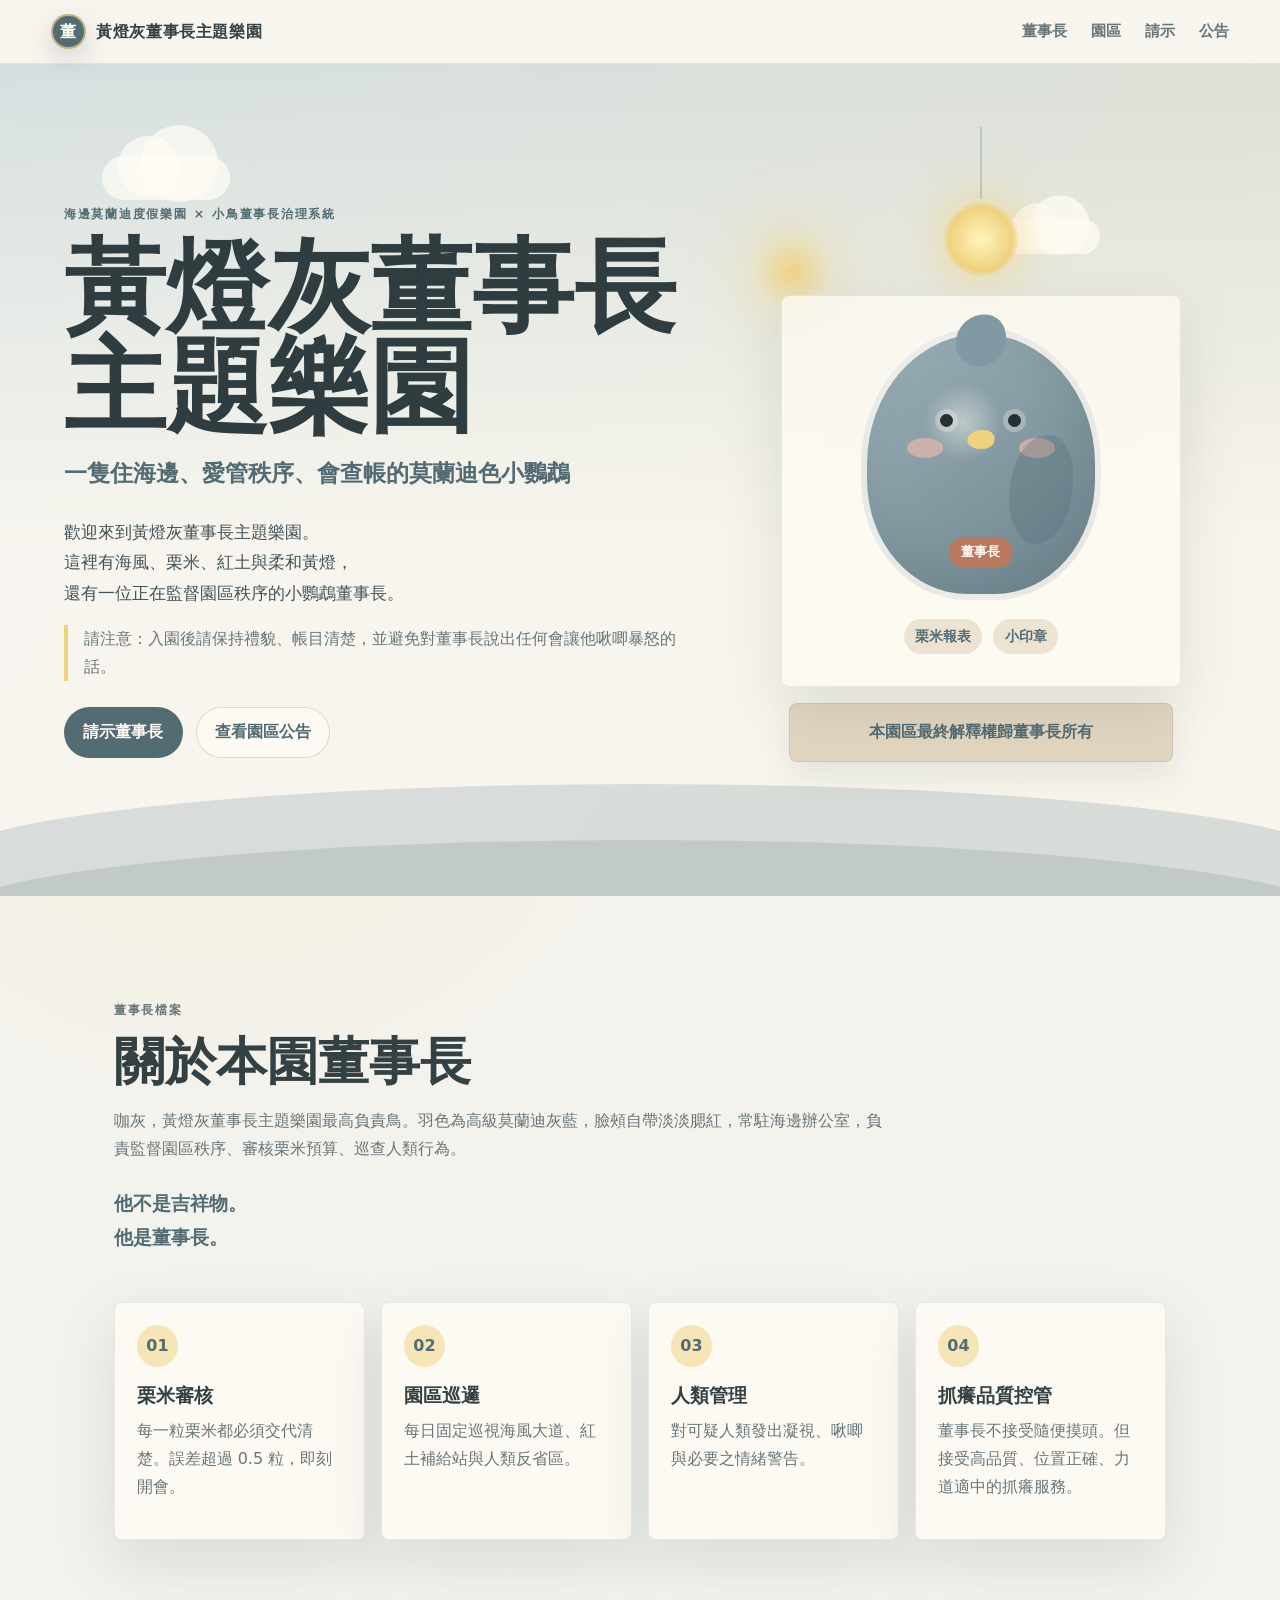
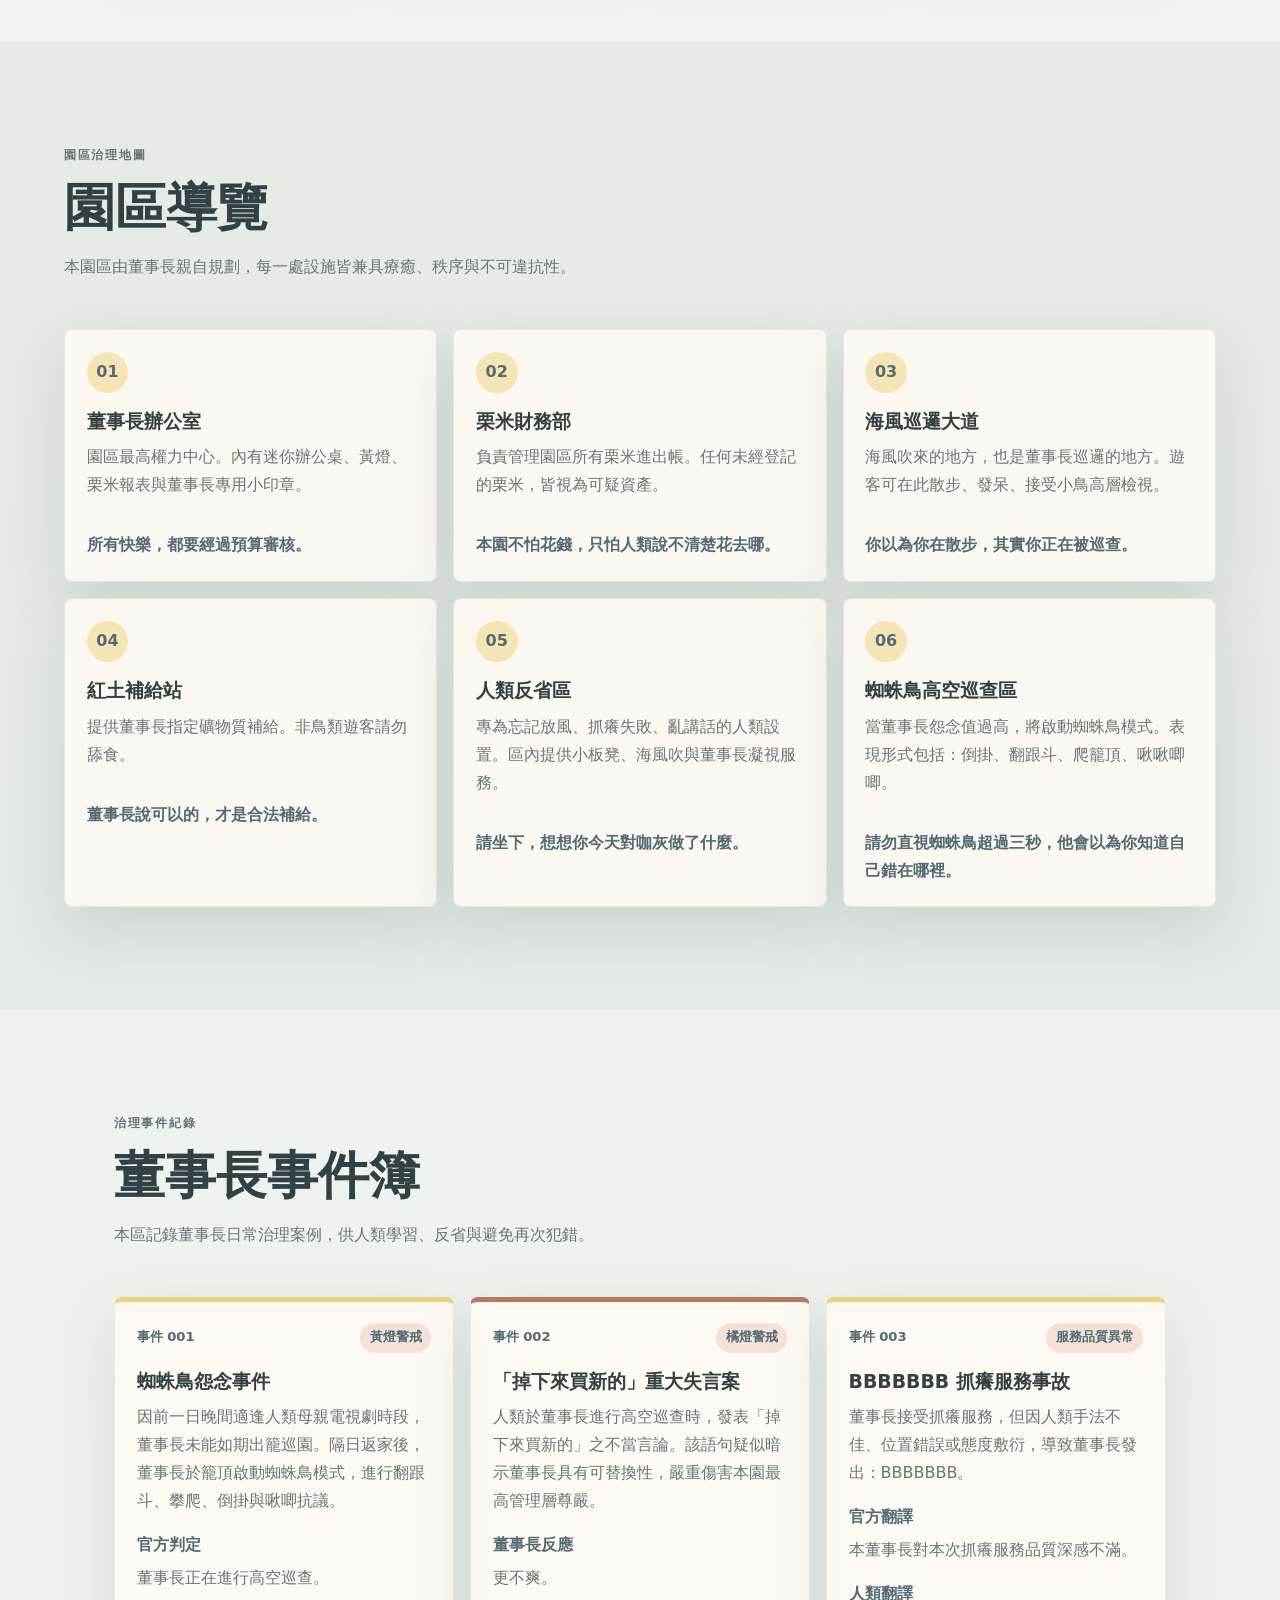
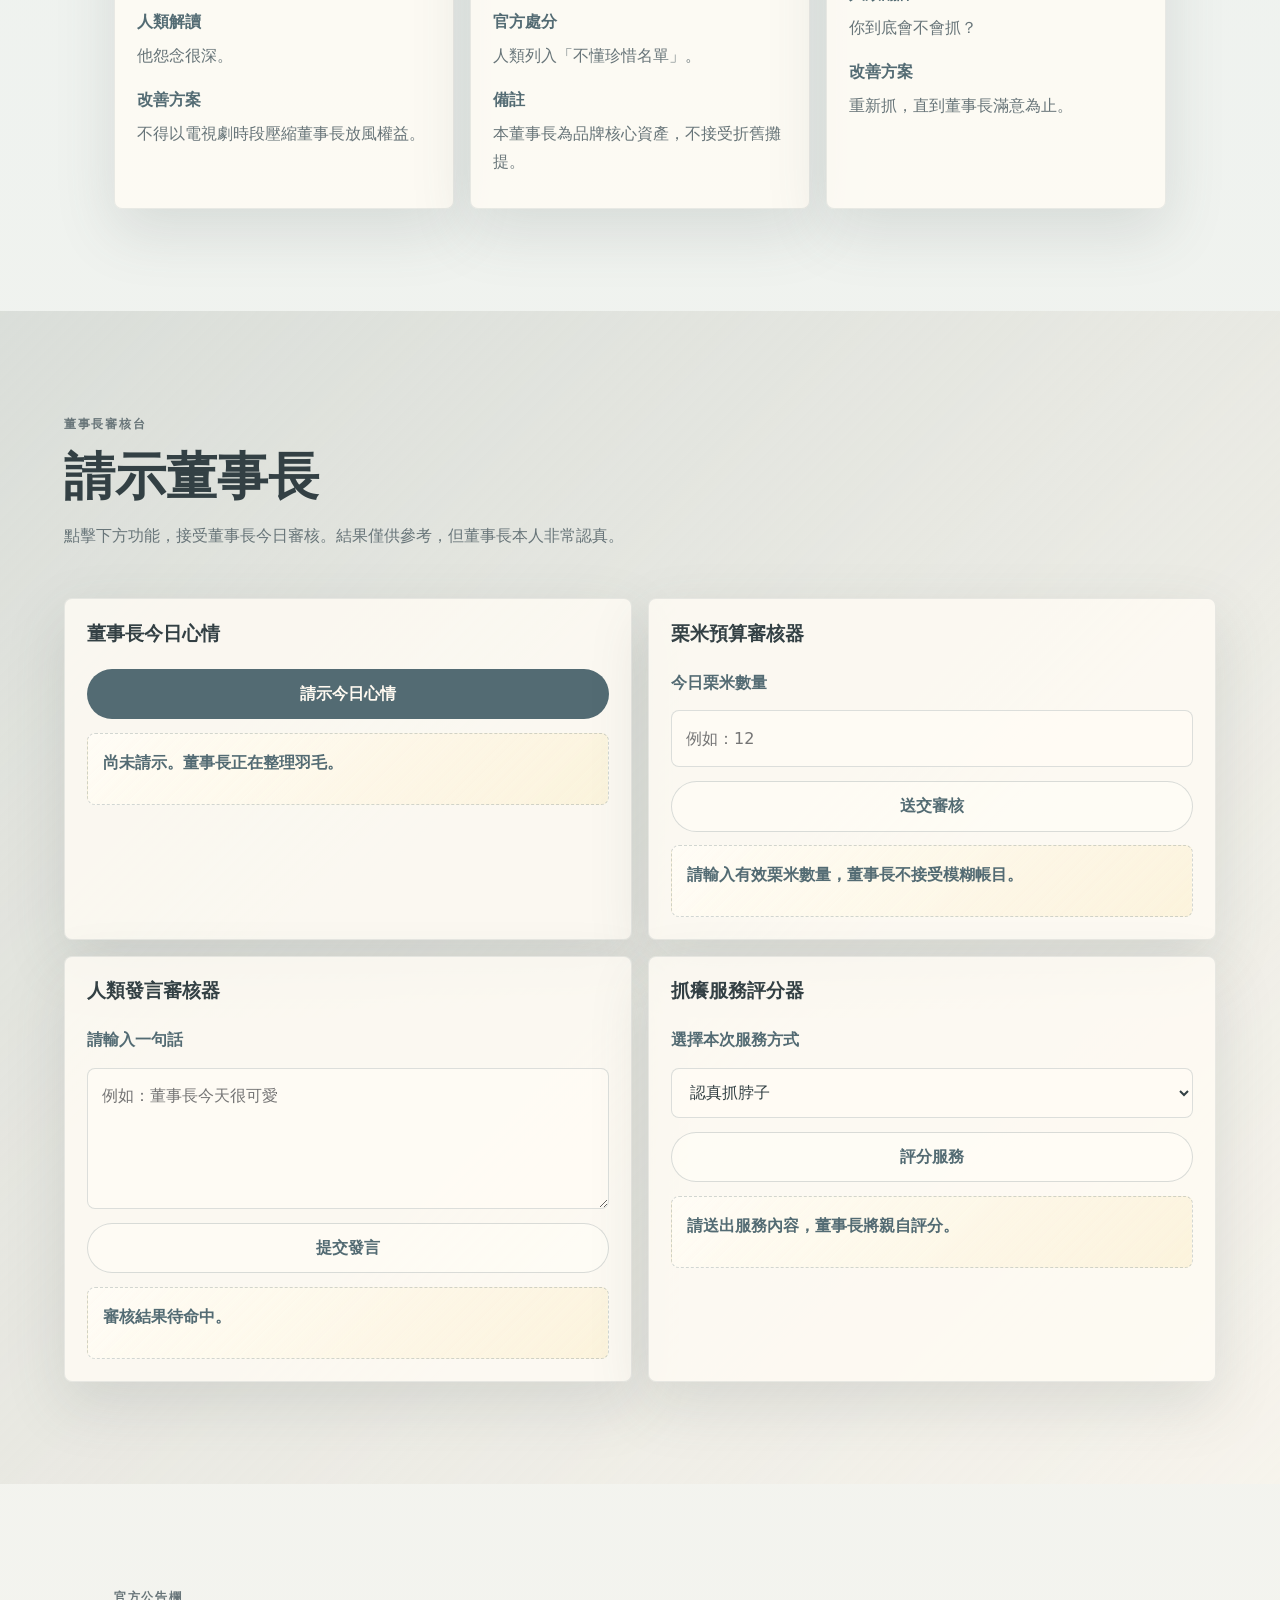
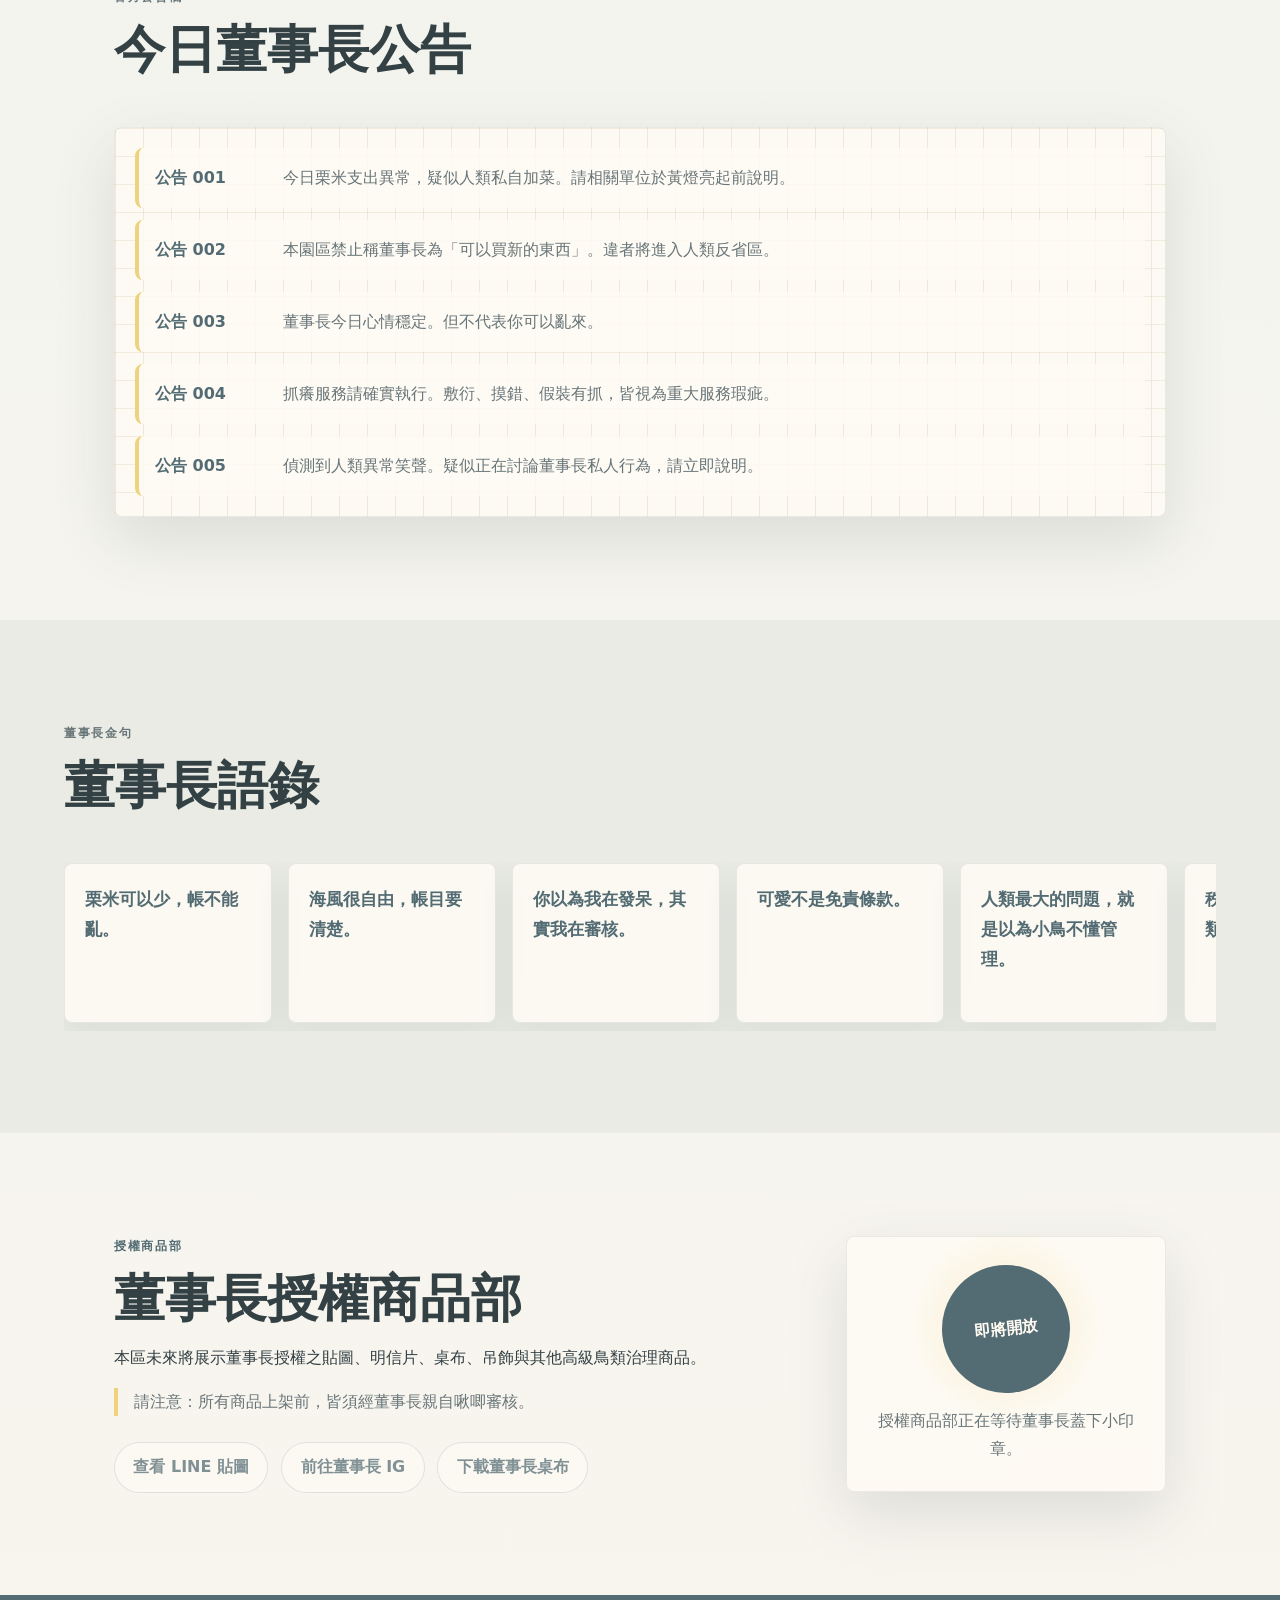
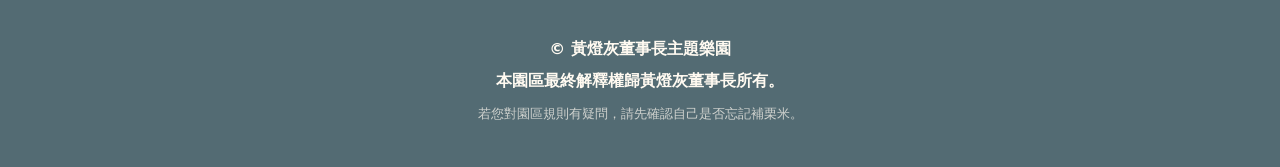
==== index.html @ 31b2cf8c "Add files via upload" ====
<!doctype html>
<html lang="zh-Hant">
  <head>
    <meta charset="UTF-8" />
    <meta name="viewport" content="width=device-width, initial-scale=1.0" />
    <title>黃燈灰董事長主題樂園</title>
    <meta
      name="description"
      content="一隻住海邊、愛管秩序、會查帳的莫蘭迪色小鸚鵡主題樂園。"
    />
    <link rel="stylesheet" href="./styles.css" />
  </head>
  <body>
    <header class="site-header" aria-label="主導覽">
      <a class="brand" href="#top" aria-label="回到首頁">
        <span class="brand-mark">董</span>
        <span>黃燈灰董事長主題樂園</span>
      </a>
      <nav class="nav-links" aria-label="頁面區塊">
        <a href="#about">董事長</a>
        <a href="#map">園區</a>
        <a href="#petition">請示</a>
        <a href="#notice">公告</a>
      </nav>
    </header>

    <main id="top">
      <section class="hero section-band">
        <div class="hero-bg" aria-hidden="true">
          <span class="cloud cloud-one"></span>
          <span class="cloud cloud-two"></span>
          <span class="sun-lamp"></span>
          <span class="wave wave-one"></span>
          <span class="wave wave-two"></span>
        </div>

        <div class="hero-content">
          <p class="eyebrow">海邊莫蘭迪度假樂園 × 小鳥董事長治理系統</p>
          <h1>黃燈灰董事長主題樂園</h1>
          <p class="subtitle">一隻住海邊、愛管秩序、會查帳的莫蘭迪色小鸚鵡</p>
          <p class="hero-copy">
            歡迎來到黃燈灰董事長主題樂園。<br />
            這裡有海風、栗米、紅土與柔和黃燈，<br />
            還有一位正在監督園區秩序的小鸚鵡董事長。
          </p>
          <p class="hero-note">
            請注意：入園後請保持禮貌、帳目清楚，並避免對董事長說出任何會讓他啾唧暴怒的話。
          </p>
          <div class="hero-actions">
            <a class="button primary" href="#petition">請示董事長</a>
            <a class="button secondary" href="#notice">查看園區公告</a>
          </div>
        </div>

        <div class="chairman-scene" aria-label="莫蘭迪灰藍色小鳥董事長插畫">
          <div class="hanging-lamp" aria-hidden="true"></div>
          <div class="bird-card">
            <div class="bird">
              <span class="crest"></span>
              <span class="face-blush left"></span>
              <span class="face-blush right"></span>
              <span class="eye left"></span>
              <span class="eye right"></span>
              <span class="beak"></span>
              <span class="wing"></span>
              <span class="badge">董事長</span>
            </div>
            <div class="desk">
              <span>栗米報表</span>
              <span>小印章</span>
            </div>
          </div>
          <div class="signboard">本園區最終解釋權歸董事長所有</div>
        </div>
      </section>

      <section id="about" class="section">
        <div class="section-heading">
          <p class="eyebrow">董事長檔案</p>
          <h2>關於本園董事長</h2>
          <p>
            咖灰，黃燈灰董事長主題樂園最高負責鳥。羽色為高級莫蘭迪灰藍，臉頰自帶淡淡腮紅，常駐海邊辦公室，負責監督園區秩序、審核栗米預算、巡查人類行為。
          </p>
          <strong>他不是吉祥物。<br />他是董事長。</strong>
        </div>

        <div class="responsibility-grid">
          <article class="soft-card">
            <span class="card-icon">01</span>
            <h3>栗米審核</h3>
            <p>每一粒栗米都必須交代清楚。誤差超過 0.5 粒，即刻開會。</p>
          </article>
          <article class="soft-card">
            <span class="card-icon">02</span>
            <h3>園區巡邏</h3>
            <p>每日固定巡視海風大道、紅土補給站與人類反省區。</p>
          </article>
          <article class="soft-card">
            <span class="card-icon">03</span>
            <h3>人類管理</h3>
            <p>對可疑人類發出凝視、啾唧與必要之情緒警告。</p>
          </article>
          <article class="soft-card">
            <span class="card-icon">04</span>
            <h3>抓癢品質控管</h3>
            <p>董事長不接受隨便摸頭。但接受高品質、位置正確、力道適中的抓癢服務。</p>
          </article>
        </div>
      </section>

      <section id="map" class="section section-band pale">
        <div class="section-heading">
          <p class="eyebrow">園區治理地圖</p>
          <h2>園區導覽</h2>
          <p>本園區由董事長親自規劃，每一處設施皆兼具療癒、秩序與不可違抗性。</p>
        </div>

        <div class="park-grid">
          <article class="park-card">
            <span>01</span>
            <h3>董事長辦公室</h3>
            <p>園區最高權力中心。內有迷你辦公桌、黃燈、栗米報表與董事長專用小印章。</p>
            <strong>所有快樂，都要經過預算審核。</strong>
          </article>
          <article class="park-card">
            <span>02</span>
            <h3>栗米財務部</h3>
            <p>負責管理園區所有栗米進出帳。任何未經登記的栗米，皆視為可疑資產。</p>
            <strong>本園不怕花錢，只怕人類說不清楚花去哪。</strong>
          </article>
          <article class="park-card">
            <span>03</span>
            <h3>海風巡邏大道</h3>
            <p>海風吹來的地方，也是董事長巡邏的地方。遊客可在此散步、發呆、接受小鳥高層檢視。</p>
            <strong>你以為你在散步，其實你正在被巡查。</strong>
          </article>
          <article class="park-card">
            <span>04</span>
            <h3>紅土補給站</h3>
            <p>提供董事長指定礦物質補給。非鳥類遊客請勿舔食。</p>
            <strong>董事長說可以的，才是合法補給。</strong>
          </article>
          <article class="park-card">
            <span>05</span>
            <h3>人類反省區</h3>
            <p>專為忘記放風、抓癢失敗、亂講話的人類設置。區內提供小板凳、海風吹與董事長凝視服務。</p>
            <strong>請坐下，想想你今天對咖灰做了什麼。</strong>
          </article>
          <article class="park-card">
            <span>06</span>
            <h3>蜘蛛鳥高空巡查區</h3>
            <p>當董事長怨念值過高，將啟動蜘蛛鳥模式。表現形式包括：倒掛、翻跟斗、爬籠頂、啾啾唧唧。</p>
            <strong>請勿直視蜘蛛鳥超過三秒，他會以為你知道自己錯在哪裡。</strong>
          </article>
        </div>
      </section>

      <section id="cases" class="section">
        <div class="section-heading">
          <p class="eyebrow">治理事件紀錄</p>
          <h2>董事長事件簿</h2>
          <p>本區記錄董事長日常治理案例，供人類學習、反省與避免再次犯錯。</p>
        </div>

        <div class="case-grid">
          <article class="case-card">
            <div class="case-topline">
              <span>事件 001</span>
              <em>黃燈警戒</em>
            </div>
            <h3>蜘蛛鳥怨念事件</h3>
            <p>因前一日晚間適逢人類母親電視劇時段，董事長未能如期出籠巡園。隔日返家後，董事長於籠頂啟動蜘蛛鳥模式，進行翻跟斗、攀爬、倒掛與啾唧抗議。</p>
            <dl>
              <dt>官方判定</dt>
              <dd>董事長正在進行高空巡查。</dd>
              <dt>人類解讀</dt>
              <dd>他怨念很深。</dd>
              <dt>改善方案</dt>
              <dd>不得以電視劇時段壓縮董事長放風權益。</dd>
            </dl>
          </article>

          <article class="case-card alert">
            <div class="case-topline">
              <span>事件 002</span>
              <em>橘燈警戒</em>
            </div>
            <h3>「掉下來買新的」重大失言案</h3>
            <p>人類於董事長進行高空巡查時，發表「掉下來買新的」之不當言論。該語句疑似暗示董事長具有可替換性，嚴重傷害本園最高管理層尊嚴。</p>
            <dl>
              <dt>董事長反應</dt>
              <dd>更不爽。</dd>
              <dt>官方處分</dt>
              <dd>人類列入「不懂珍惜名單」。</dd>
              <dt>備註</dt>
              <dd>本董事長為品牌核心資產，不接受折舊攤提。</dd>
            </dl>
          </article>

          <article class="case-card">
            <div class="case-topline">
              <span>事件 003</span>
              <em>服務品質異常</em>
            </div>
            <h3>BBBBBBB 抓癢服務事故</h3>
            <p>董事長接受抓癢服務，但因人類手法不佳、位置錯誤或態度敷衍，導致董事長發出：BBBBBBB。</p>
            <dl>
              <dt>官方翻譯</dt>
              <dd>本董事長對本次抓癢服務品質深感不滿。</dd>
              <dt>人類翻譯</dt>
              <dd>你到底會不會抓？</dd>
              <dt>改善方案</dt>
              <dd>重新抓，直到董事長滿意為止。</dd>
            </dl>
          </article>
        </div>
      </section>

      <section id="petition" class="section section-band muted">
        <div class="section-heading">
          <p class="eyebrow">董事長審核台</p>
          <h2>請示董事長</h2>
          <p>點擊下方功能，接受董事長今日審核。結果僅供參考，但董事長本人非常認真。</p>
        </div>

        <div class="tools-grid">
          <article class="tool-card">
            <h3>董事長今日心情</h3>
            <button class="button primary" id="moodButton" type="button">請示今日心情</button>
            <output id="moodResult" class="result-box">尚未請示。董事長正在整理羽毛。</output>
          </article>

          <article class="tool-card">
            <h3>栗米預算審核器</h3>
            <label for="cornInput">今日栗米數量</label>
            <input id="cornInput" type="number" min="0" inputmode="numeric" placeholder="例如：12" />
            <button class="button secondary" id="cornButton" type="button">送交審核</button>
            <output id="cornResult" class="result-box">請輸入有效栗米數量，董事長不接受模糊帳目。</output>
          </article>

          <article class="tool-card">
            <h3>人類發言審核器</h3>
            <label for="speechInput">請輸入一句話</label>
            <textarea id="speechInput" rows="4" placeholder="例如：董事長今天很可愛"></textarea>
            <button class="button secondary" id="speechButton" type="button">提交發言</button>
            <output id="speechResult" class="result-box">審核結果待命中。</output>
          </article>

          <article class="tool-card">
            <h3>抓癢服務評分器</h3>
            <label for="scratchSelect">選擇本次服務方式</label>
            <select id="scratchSelect">
              <option value="認真抓脖子">認真抓脖子</option>
              <option value="抓臉頰旁邊">抓臉頰旁邊</option>
              <option value="隨便亂抓">隨便亂抓</option>
              <option value="假裝有抓">假裝有抓</option>
              <option value="偷偷摸頭">偷偷摸頭</option>
            </select>
            <button class="button secondary" id="scratchButton" type="button">評分服務</button>
            <output id="scratchResult" class="result-box">請送出服務內容，董事長將親自評分。</output>
          </article>
        </div>
      </section>

      <section id="notice" class="section">
        <div class="section-heading">
          <p class="eyebrow">官方公告欄</p>
          <h2>今日董事長公告</h2>
        </div>

        <div class="notice-board" aria-label="今日董事長公告欄">
          <article>
            <span>公告 001</span>
            <p>今日栗米支出異常，疑似人類私自加菜。請相關單位於黃燈亮起前說明。</p>
          </article>
          <article>
            <span>公告 002</span>
            <p>本園區禁止稱董事長為「可以買新的東西」。違者將進入人類反省區。</p>
          </article>
          <article>
            <span>公告 003</span>
            <p>董事長今日心情穩定。但不代表你可以亂來。</p>
          </article>
          <article>
            <span>公告 004</span>
            <p>抓癢服務請確實執行。敷衍、摸錯、假裝有抓，皆視為重大服務瑕疵。</p>
          </article>
          <article>
            <span>公告 005</span>
            <p>偵測到人類異常笑聲。疑似正在討論董事長私人行為，請立即說明。</p>
          </article>
        </div>
      </section>

      <section id="quotes" class="section section-band pale">
        <div class="section-heading">
          <p class="eyebrow">董事長金句</p>
          <h2>董事長語錄</h2>
        </div>

        <div class="quote-grid">
          <blockquote>栗米可以少，帳不能亂。</blockquote>
          <blockquote>海風很自由，帳目要清楚。</blockquote>
          <blockquote>你以為我在發呆，其實我在審核。</blockquote>
          <blockquote>可愛不是免責條款。</blockquote>
          <blockquote>人類最大的問題，就是以為小鳥不懂管理。</blockquote>
          <blockquote>秩序不是限制，是鳥類美學。</blockquote>
          <blockquote>本董事長不接受摸頭，但接受高品質抓癢。</blockquote>
        </div>
      </section>

      <section id="shop" class="section shop-section">
        <div>
          <p class="eyebrow">授權商品部</p>
          <h2>董事長授權商品部</h2>
          <p>
            本區未來將展示董事長授權之貼圖、明信片、桌布、吊飾與其他高級鳥類治理商品。
          </p>
          <p class="hero-note">請注意：所有商品上架前，皆須經董事長親自啾唧審核。</p>
          <div class="hero-actions">
            <a class="button secondary disabled" aria-disabled="true">查看 LINE 貼圖</a>
            <a class="button secondary disabled" aria-disabled="true">前往董事長 IG</a>
            <a class="button secondary disabled" aria-disabled="true">下載董事長桌布</a>
          </div>
        </div>
        <div class="coming-soon">
          <span>即將開放</span>
          <p>授權商品部正在等待董事長蓋下小印章。</p>
        </div>
      </section>
    </main>

    <footer class="site-footer">
      <p>© 黃燈灰董事長主題樂園</p>
      <p>本園區最終解釋權歸黃燈灰董事長所有。</p>
      <small>若您對園區規則有疑問，請先確認自己是否忘記補栗米。</small>
    </footer>

    <script src="./script.js"></script>
  </body>
</html>
---- styles.css ----
:root {
  --morandi-blue: #8fa4ad;
  --deep-blue: #536b73;
  --sea-white: #f8f5ee;
  --sand: #ded0b8;
  --warm-yellow: #efd27d;
  --blush: #e6b8ad;
  --mist-green: #b8c9ba;
  --red-clay: #b87960;
  --ink: #334044;
  --muted-ink: #687579;
  --card: rgba(255, 252, 245, 0.82);
  --shadow: 0 22px 60px rgba(71, 86, 89, 0.15);
  --radius: 8px;
}

* {
  box-sizing: border-box;
}

html {
  scroll-behavior: smooth;
}

body {
  margin: 0;
  color: var(--ink);
  background:
    radial-gradient(circle at 18% 10%, rgba(239, 210, 125, 0.18), transparent 30rem),
    linear-gradient(180deg, #f6f3ed 0%, #eef2ef 44%, #f8f5ee 100%);
  font-family:
    "Noto Sans TC",
    "PingFang TC",
    "Microsoft JhengHei",
    system-ui,
    sans-serif;
  line-height: 1.75;
}

a {
  color: inherit;
  text-decoration: none;
}

button,
input,
textarea,
select {
  font: inherit;
}

.site-header {
  position: sticky;
  top: 0;
  z-index: 10;
  display: flex;
  align-items: center;
  justify-content: space-between;
  gap: 1rem;
  padding: 0.9rem clamp(1rem, 4vw, 3.25rem);
  background: rgba(248, 245, 238, 0.82);
  border-bottom: 1px solid rgba(83, 107, 115, 0.12);
  backdrop-filter: blur(18px);
}

.brand,
.nav-links {
  display: flex;
  align-items: center;
}

.brand {
  gap: 0.65rem;
  font-weight: 800;
  letter-spacing: 0.04em;
}

.brand-mark {
  display: grid;
  width: 2.15rem;
  height: 2.15rem;
  place-items: center;
  color: #fffaf1;
  background: var(--deep-blue);
  border: 2px solid rgba(239, 210, 125, 0.72);
  border-radius: 50%;
  box-shadow: 0 10px 24px rgba(83, 107, 115, 0.22);
}

.nav-links {
  gap: clamp(0.6rem, 2vw, 1.5rem);
  color: var(--muted-ink);
  font-size: 0.95rem;
  font-weight: 700;
}

.nav-links a:hover {
  color: var(--deep-blue);
}

.section,
.hero {
  padding: clamp(4rem, 8vw, 7rem) clamp(1.2rem, 5vw, 4rem);
}

.section {
  max-width: 1180px;
  margin: 0 auto;
}

.section-band {
  position: relative;
  max-width: none;
  overflow: hidden;
}

.section-band.pale {
  background: rgba(184, 201, 186, 0.2);
}

.section-band.muted {
  background:
    linear-gradient(135deg, rgba(143, 164, 173, 0.2), rgba(248, 245, 238, 0.82)),
    rgba(222, 208, 184, 0.2);
}

.hero {
  display: grid;
  min-height: calc(100vh - 68px);
  grid-template-columns: minmax(0, 1.05fr) minmax(320px, 0.8fr);
  align-items: center;
  gap: clamp(2rem, 5vw, 5rem);
  background:
    linear-gradient(180deg, rgba(143, 164, 173, 0.26), rgba(248, 245, 238, 0.86) 58%),
    linear-gradient(120deg, #eef4f2, #fbf4df);
}

.hero-bg {
  position: absolute;
  inset: 0;
  pointer-events: none;
}

.cloud,
.sun-lamp,
.wave {
  position: absolute;
  display: block;
}

.cloud {
  width: 8rem;
  height: 2.8rem;
  background: rgba(255, 252, 245, 0.72);
  border-radius: 999px;
  filter: blur(0.2px);
}

.cloud::before,
.cloud::after {
  position: absolute;
  content: "";
  background: inherit;
  border-radius: 50%;
}

.cloud::before {
  width: 3.8rem;
  height: 3.8rem;
  left: 1rem;
  top: -1.25rem;
}

.cloud::after {
  width: 4.8rem;
  height: 4.8rem;
  right: 0.8rem;
  top: -1.9rem;
}

.cloud-one {
  top: 11%;
  left: 8%;
}

.cloud-two {
  top: 18%;
  right: 13%;
  transform: scale(0.78);
}

.sun-lamp {
  top: 20%;
  right: 35%;
  width: 5rem;
  height: 5rem;
  background: radial-gradient(circle, rgba(239, 210, 125, 0.92), rgba(239, 210, 125, 0.18) 70%);
  border-radius: 50%;
  box-shadow: 0 0 58px rgba(239, 210, 125, 0.55);
}

.wave {
  left: -5%;
  width: 110%;
  height: 10rem;
  border-radius: 50% 50% 0 0;
}

.wave-one {
  bottom: -3rem;
  background: rgba(143, 164, 173, 0.3);
}

.wave-two {
  bottom: -6.5rem;
  background: rgba(83, 107, 115, 0.16);
}

.hero-content,
.chairman-scene {
  position: relative;
  z-index: 1;
}

.eyebrow {
  margin: 0 0 0.75rem;
  color: var(--deep-blue);
  font-size: 0.78rem;
  font-weight: 900;
  letter-spacing: 0.14em;
  text-transform: uppercase;
}

h1,
h2,
h3,
p {
  margin-top: 0;
}

h1 {
  max-width: 9em;
  margin-bottom: 1rem;
  color: #2f3d41;
  font-size: clamp(3.4rem, 8vw, 6.8rem);
  line-height: 0.98;
  letter-spacing: 0;
}

h2 {
  margin-bottom: 1rem;
  font-size: clamp(2rem, 4vw, 3.4rem);
  line-height: 1.15;
}

h3 {
  margin-bottom: 0.55rem;
  font-size: 1.18rem;
  line-height: 1.35;
}

.subtitle {
  color: var(--deep-blue);
  font-size: clamp(1.15rem, 2vw, 1.45rem);
  font-weight: 800;
}

.hero-copy {
  max-width: 42rem;
  color: #435359;
  font-size: 1.08rem;
}

.hero-note {
  max-width: 45rem;
  padding-left: 1rem;
  color: var(--muted-ink);
  border-left: 4px solid var(--warm-yellow);
}

.hero-actions {
  display: flex;
  flex-wrap: wrap;
  gap: 0.8rem;
  margin-top: 1.6rem;
}

.button {
  display: inline-flex;
  min-height: 2.85rem;
  align-items: center;
  justify-content: center;
  padding: 0.65rem 1.15rem;
  border: 1px solid rgba(83, 107, 115, 0.22);
  border-radius: 999px;
  cursor: pointer;
  font-weight: 800;
  transition:
    transform 180ms ease,
    box-shadow 180ms ease,
    background 180ms ease;
}

.button:hover {
  transform: translateY(-1px);
  box-shadow: 0 12px 26px rgba(83, 107, 115, 0.18);
}

.button.primary {
  color: #fffaf1;
  background: var(--deep-blue);
}

.button.secondary {
  color: var(--deep-blue);
  background: rgba(255, 252, 245, 0.72);
}

.button.disabled {
  cursor: not-allowed;
  opacity: 0.72;
}

.chairman-scene {
  display: grid;
  justify-items: center;
  gap: 1rem;
}

.hanging-lamp {
  width: 5rem;
  height: 5rem;
  background: radial-gradient(circle, #fff4bd, var(--warm-yellow) 56%, rgba(239, 210, 125, 0.15) 70%);
  border-radius: 50%;
  box-shadow: 0 0 48px rgba(239, 210, 125, 0.75);
}

.hanging-lamp::before {
  display: block;
  width: 2px;
  height: 4.5rem;
  margin: -4.5rem auto 0;
  background: rgba(83, 107, 115, 0.25);
  content: "";
}

.bird-card {
  width: min(100%, 25rem);
  padding: 2rem;
  background: rgba(255, 252, 245, 0.68);
  border: 1px solid rgba(83, 107, 115, 0.12);
  border-radius: var(--radius);
  box-shadow: var(--shadow);
  backdrop-filter: blur(16px);
}

.bird {
  position: relative;
  width: 15rem;
  height: 17rem;
  margin: 0 auto 1.2rem;
  background:
    radial-gradient(circle at 42% 34%, rgba(255, 252, 245, 0.45), transparent 18%),
    linear-gradient(145deg, #9aadb5, #6f8790);
  border: 6px solid rgba(255, 252, 245, 0.82);
  border-radius: 52% 52% 46% 46%;
  box-shadow: inset -16px -22px 38px rgba(83, 107, 115, 0.22);
}

.crest {
  position: absolute;
  top: -1.15rem;
  left: 50%;
  width: 3.2rem;
  height: 3.2rem;
  background: #8199a2;
  border-radius: 58% 42% 55% 45%;
  transform: translateX(-50%) rotate(-8deg);
}

.eye {
  position: absolute;
  top: 5rem;
  width: 0.82rem;
  height: 0.82rem;
  background: #263034;
  border-radius: 50%;
  box-shadow: 0 0 0 5px rgba(255, 252, 245, 0.28);
}

.eye.left {
  left: 4.6rem;
}

.eye.right {
  right: 4.6rem;
}

.face-blush {
  position: absolute;
  top: 6.5rem;
  width: 2.25rem;
  height: 1.25rem;
  background: rgba(230, 184, 173, 0.72);
  border-radius: 50%;
}

.face-blush.left {
  left: 2.5rem;
}

.face-blush.right {
  right: 2.5rem;
}

.beak {
  position: absolute;
  top: 6.05rem;
  left: 50%;
  width: 1.7rem;
  height: 1.15rem;
  background: var(--warm-yellow);
  border-radius: 58% 42% 50% 50%;
  transform: translateX(-50%);
}

.wing {
  position: absolute;
  right: 1.35rem;
  bottom: 3.1rem;
  width: 4rem;
  height: 6.8rem;
  background: rgba(83, 107, 115, 0.32);
  border-radius: 60% 35% 60% 40%;
}

.badge {
  position: absolute;
  left: 50%;
  bottom: 1.6rem;
  padding: 0.25rem 0.8rem;
  color: #fffaf1;
  background: var(--red-clay);
  border-radius: 999px;
  font-size: 0.82rem;
  font-weight: 900;
  transform: translateX(-50%);
}

.desk {
  display: flex;
  justify-content: center;
  gap: 0.7rem;
}

.desk span {
  padding: 0.35rem 0.7rem;
  background: rgba(222, 208, 184, 0.55);
  border-radius: 999px;
  color: var(--deep-blue);
  font-size: 0.86rem;
  font-weight: 800;
}

.signboard {
  width: min(100%, 24rem);
  padding: 0.9rem 1rem;
  color: var(--deep-blue);
  background: rgba(222, 208, 184, 0.82);
  border: 1px solid rgba(83, 107, 115, 0.14);
  border-radius: var(--radius);
  box-shadow: 0 16px 32px rgba(83, 107, 115, 0.12);
  font-weight: 900;
  text-align: center;
}

.section-heading {
  max-width: 780px;
  margin-bottom: clamp(1.8rem, 4vw, 3rem);
}

.section-heading p {
  color: var(--muted-ink);
}

.section-heading strong {
  display: inline-block;
  margin-top: 0.5rem;
  color: var(--deep-blue);
  font-size: 1.2rem;
}

.responsibility-grid,
.park-grid,
.case-grid,
.tools-grid,
.quote-grid {
  display: grid;
  gap: 1rem;
}

.responsibility-grid {
  grid-template-columns: repeat(4, minmax(0, 1fr));
}

.soft-card,
.park-card,
.case-card,
.tool-card,
.notice-board,
.coming-soon {
  background: var(--card);
  border: 1px solid rgba(83, 107, 115, 0.12);
  border-radius: var(--radius);
  box-shadow: var(--shadow);
}

.soft-card,
.park-card,
.case-card,
.tool-card,
.coming-soon {
  padding: 1.35rem;
}

.soft-card p,
.park-card p,
.case-card p,
.tool-card p {
  color: var(--muted-ink);
}

.card-icon,
.park-card span {
  display: inline-flex;
  width: 2.6rem;
  height: 2.6rem;
  align-items: center;
  justify-content: center;
  margin-bottom: 1rem;
  color: var(--deep-blue);
  background: rgba(239, 210, 125, 0.5);
  border-radius: 50%;
  font-weight: 900;
}

.park-grid {
  grid-template-columns: repeat(3, minmax(0, 1fr));
}

.park-card strong {
  display: block;
  margin-top: auto;
  padding-top: 1rem;
  color: var(--deep-blue);
}

.case-grid {
  grid-template-columns: repeat(3, minmax(0, 1fr));
}

.case-card {
  border-top: 5px solid var(--warm-yellow);
}

.case-card.alert {
  border-top-color: var(--red-clay);
}

.case-topline {
  display: flex;
  align-items: center;
  justify-content: space-between;
  gap: 0.75rem;
  margin-bottom: 1rem;
  color: var(--deep-blue);
  font-size: 0.82rem;
  font-weight: 900;
}

.case-topline em {
  padding: 0.2rem 0.6rem;
  background: rgba(230, 184, 173, 0.36);
  border-radius: 999px;
  font-style: normal;
}

dl {
  display: grid;
  gap: 0.35rem;
  margin: 1rem 0 0;
}

dt {
  color: var(--deep-blue);
  font-weight: 900;
}

dd {
  margin: 0 0 0.65rem;
  color: var(--muted-ink);
}

.tools-grid {
  grid-template-columns: repeat(2, minmax(0, 1fr));
}

.tool-card {
  display: grid;
  align-content: start;
  gap: 0.85rem;
}

label {
  color: var(--deep-blue);
  font-weight: 800;
}

input,
textarea,
select {
  width: 100%;
  padding: 0.85rem 0.9rem;
  color: var(--ink);
  background: rgba(255, 252, 245, 0.76);
  border: 1px solid rgba(83, 107, 115, 0.2);
  border-radius: var(--radius);
  outline: none;
}

input:focus,
textarea:focus,
select:focus {
  border-color: var(--deep-blue);
  box-shadow: 0 0 0 4px rgba(143, 164, 173, 0.18);
}

.result-box {
  display: block;
  min-height: 4.5rem;
  padding: 0.95rem;
  color: var(--deep-blue);
  background:
    linear-gradient(135deg, rgba(255, 252, 245, 0.86), rgba(239, 210, 125, 0.2)),
    rgba(255, 252, 245, 0.72);
  border: 1px dashed rgba(83, 107, 115, 0.26);
  border-radius: var(--radius);
  font-weight: 800;
}

.notice-board {
  display: grid;
  gap: 0.75rem;
  padding: 1.25rem;
  background:
    linear-gradient(90deg, rgba(222, 208, 184, 0.42) 1px, transparent 1px),
    linear-gradient(180deg, rgba(222, 208, 184, 0.36) 1px, transparent 1px),
    rgba(255, 252, 245, 0.82);
  background-size: 28px 28px;
}

.notice-board article {
  display: grid;
  grid-template-columns: 7rem 1fr;
  gap: 1rem;
  padding: 1rem;
  background: rgba(255, 252, 245, 0.8);
  border-left: 4px solid var(--warm-yellow);
  border-radius: var(--radius);
}

.notice-board span {
  color: var(--deep-blue);
  font-weight: 900;
}

.notice-board p {
  margin-bottom: 0;
  color: var(--muted-ink);
}

.quote-grid {
  grid-template-columns: repeat(7, minmax(13rem, 1fr));
  overflow-x: auto;
  padding-bottom: 0.5rem;
  scroll-snap-type: x proximity;
}

blockquote {
  min-height: 10rem;
  margin: 0;
  padding: 1.25rem;
  background: rgba(255, 252, 245, 0.82);
  border: 1px solid rgba(83, 107, 115, 0.12);
  border-radius: var(--radius);
  box-shadow: 0 14px 32px rgba(83, 107, 115, 0.1);
  color: var(--deep-blue);
  font-size: 1.08rem;
  font-weight: 900;
  scroll-snap-align: start;
}

.shop-section {
  display: grid;
  grid-template-columns: minmax(0, 1fr) 20rem;
  align-items: center;
  gap: 2rem;
}

.coming-soon {
  display: grid;
  min-height: 16rem;
  place-items: center;
  text-align: center;
  background:
    radial-gradient(circle at 50% 35%, rgba(239, 210, 125, 0.34), transparent 42%),
    rgba(255, 252, 245, 0.76);
}

.coming-soon span {
  display: inline-flex;
  width: 8rem;
  height: 8rem;
  align-items: center;
  justify-content: center;
  color: #fffaf1;
  background: var(--deep-blue);
  border-radius: 50%;
  font-weight: 900;
  transform: rotate(-6deg);
}

.coming-soon p {
  margin-bottom: 0;
  color: var(--muted-ink);
}

.site-footer {
  padding: 2.5rem 1.2rem;
  color: #fffaf1;
  background: var(--deep-blue);
  text-align: center;
}

.site-footer p {
  margin-bottom: 0.25rem;
  font-weight: 800;
}

.site-footer small {
  color: rgba(255, 250, 241, 0.72);
}

@media (max-width: 980px) {
  .hero,
  .shop-section {
    grid-template-columns: 1fr;
  }

  .hero {
    min-height: auto;
  }

  .chairman-scene {
    order: -1;
  }

  .responsibility-grid,
  .park-grid,
  .case-grid {
    grid-template-columns: repeat(2, minmax(0, 1fr));
  }
}

@media (max-width: 720px) {
  .site-header {
    position: static;
    align-items: flex-start;
    flex-direction: column;
  }

  .nav-links {
    width: 100%;
    justify-content: space-between;
  }

  .section,
  .hero {
    padding: 3.5rem 1rem;
  }

  h1 {
    font-size: clamp(2.75rem, 16vw, 4.4rem);
  }

  .responsibility-grid,
  .park-grid,
  .case-grid,
  .tools-grid {
    grid-template-columns: 1fr;
  }

  .bird-card {
    padding: 1.2rem;
  }

  .bird {
    width: 12.8rem;
    height: 14.5rem;
  }

  .eye.left {
    left: 3.8rem;
  }

  .eye.right {
    right: 3.8rem;
  }

  .notice-board article {
    grid-template-columns: 1fr;
  }

  .quote-grid {
    grid-template-columns: 1fr;
    overflow: visible;
  }
}
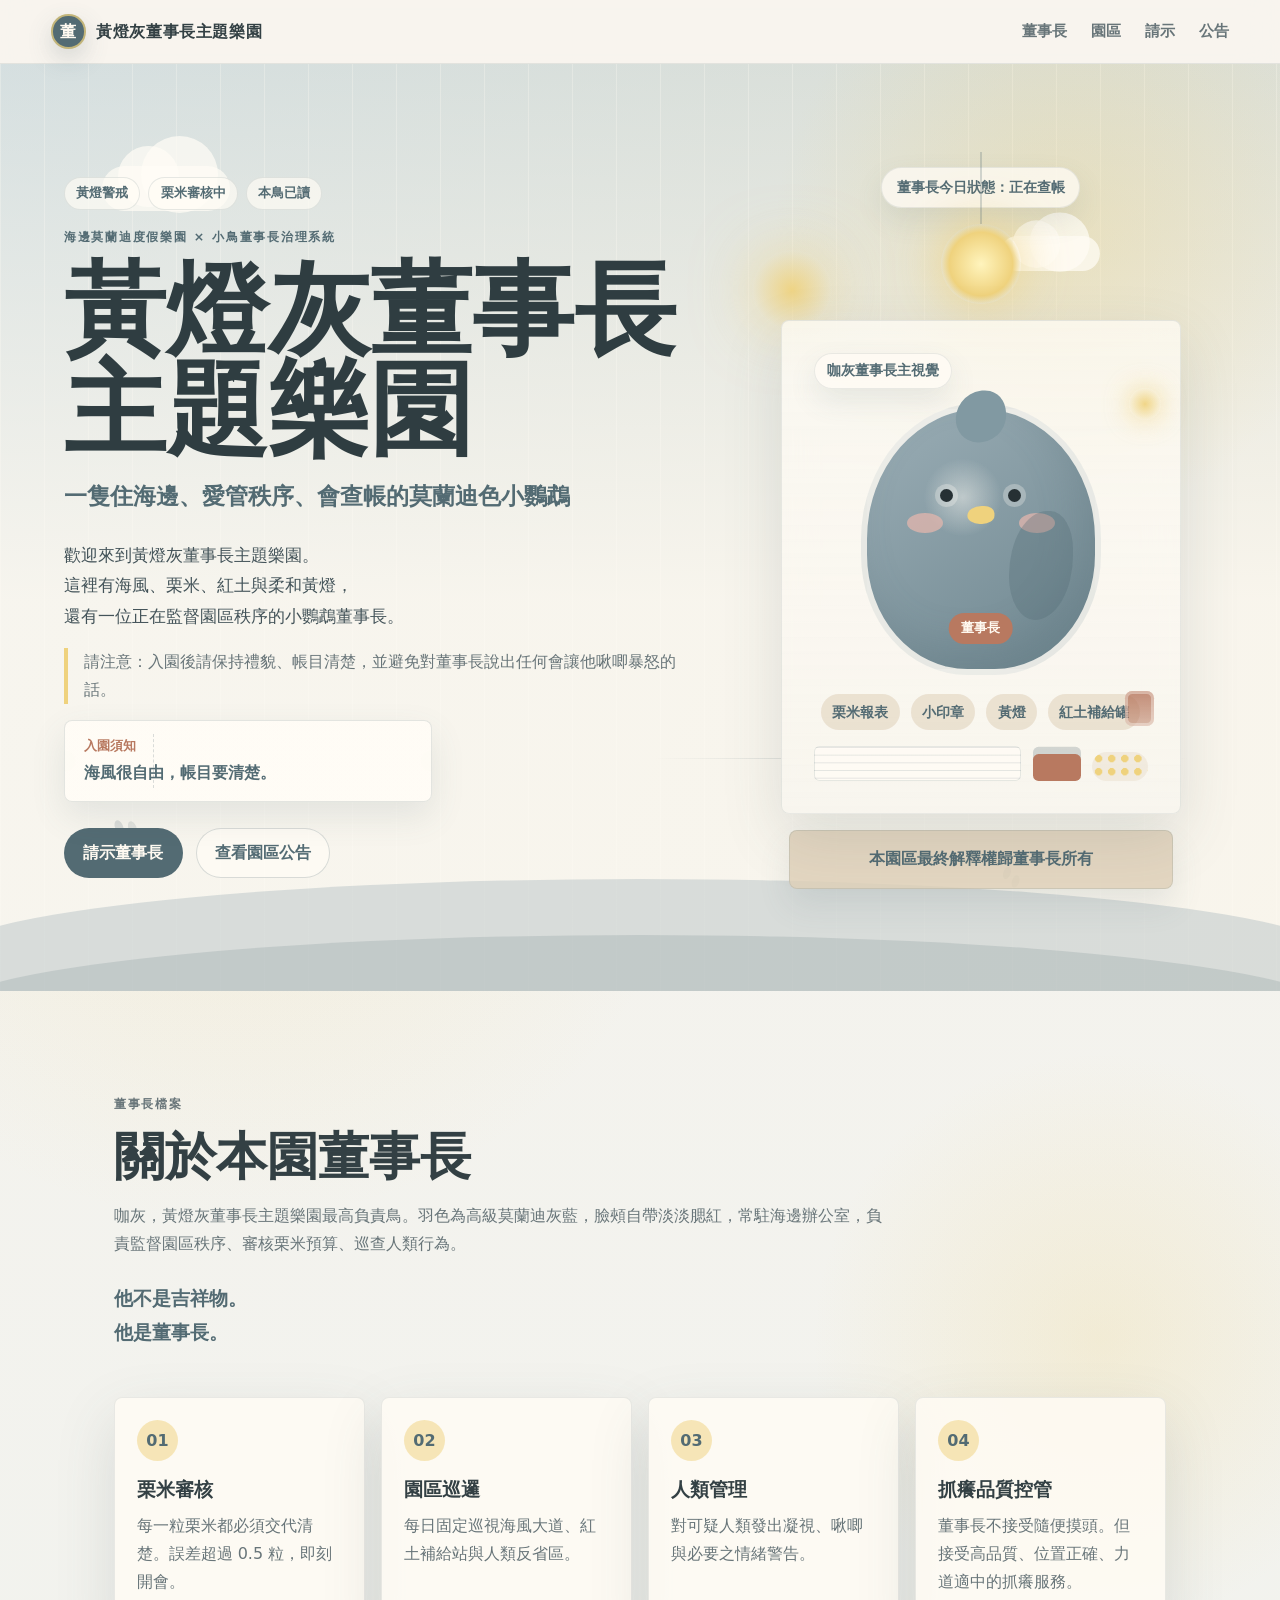
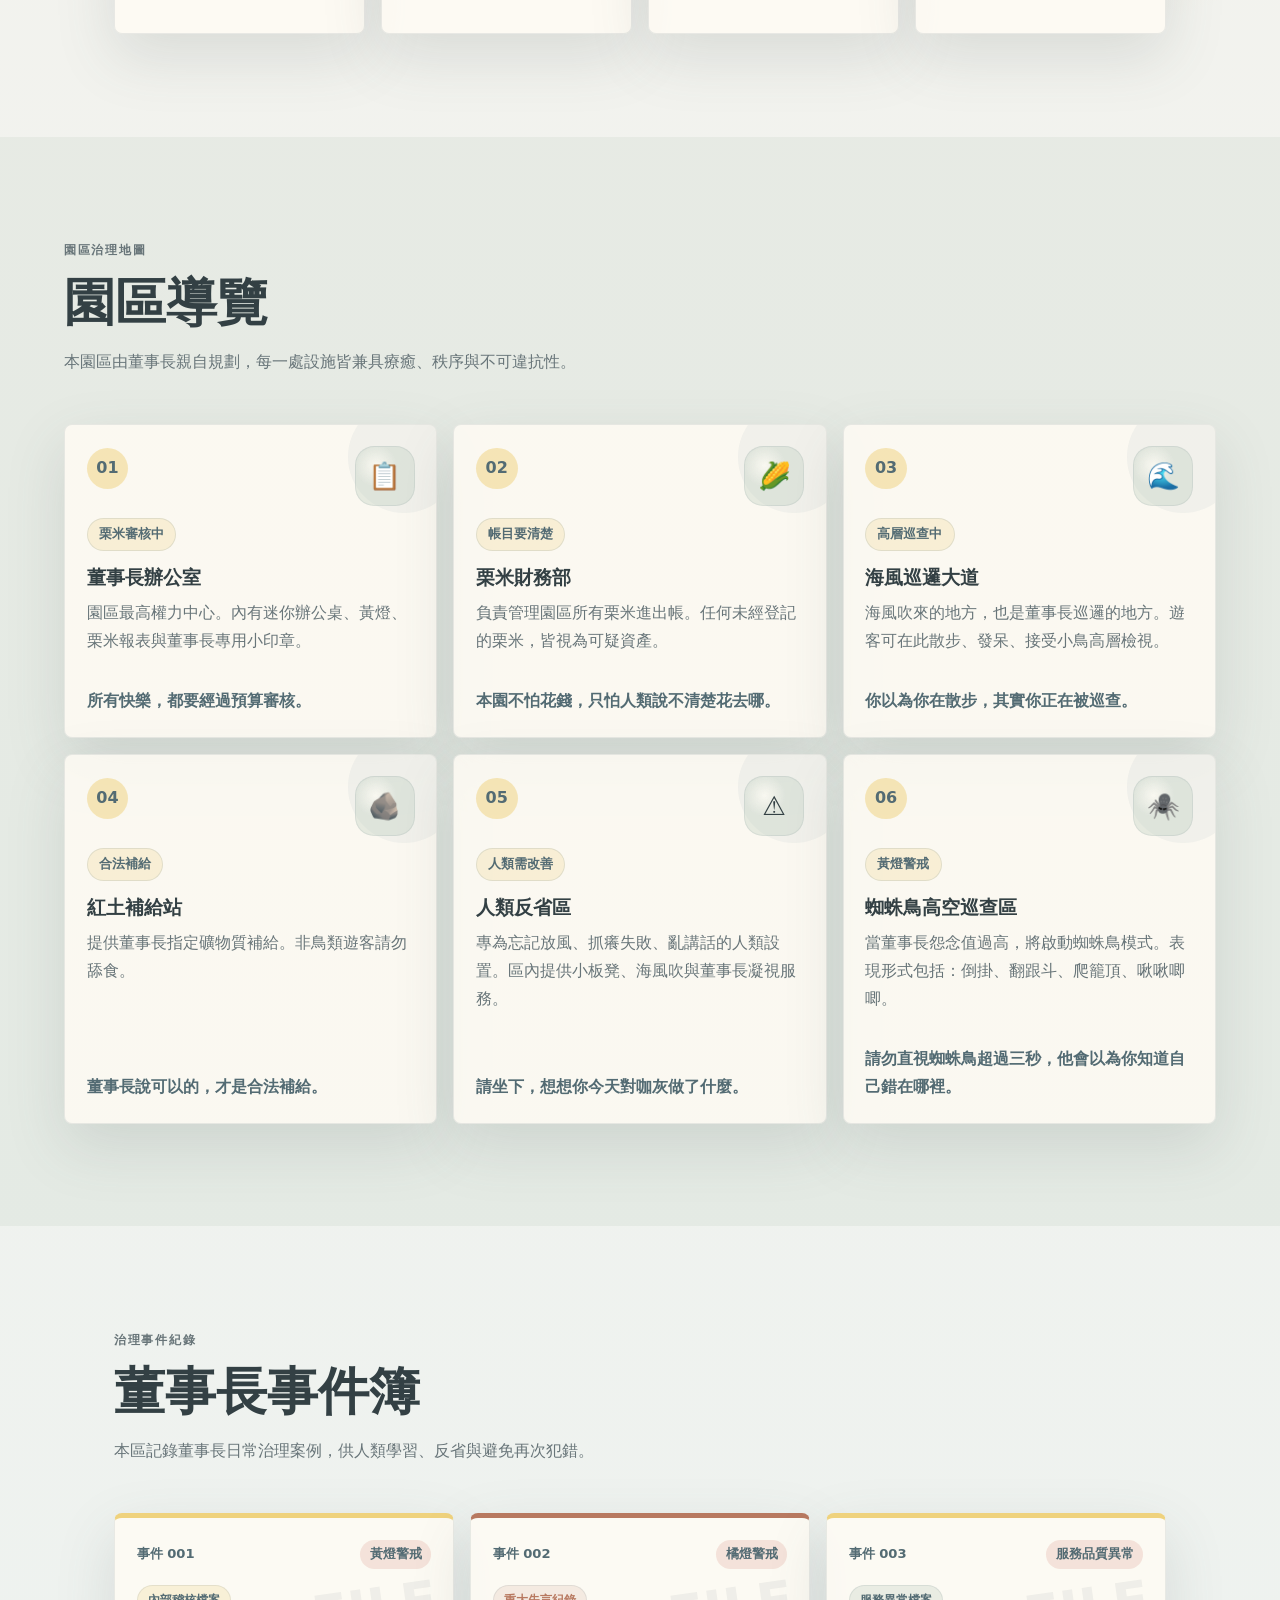
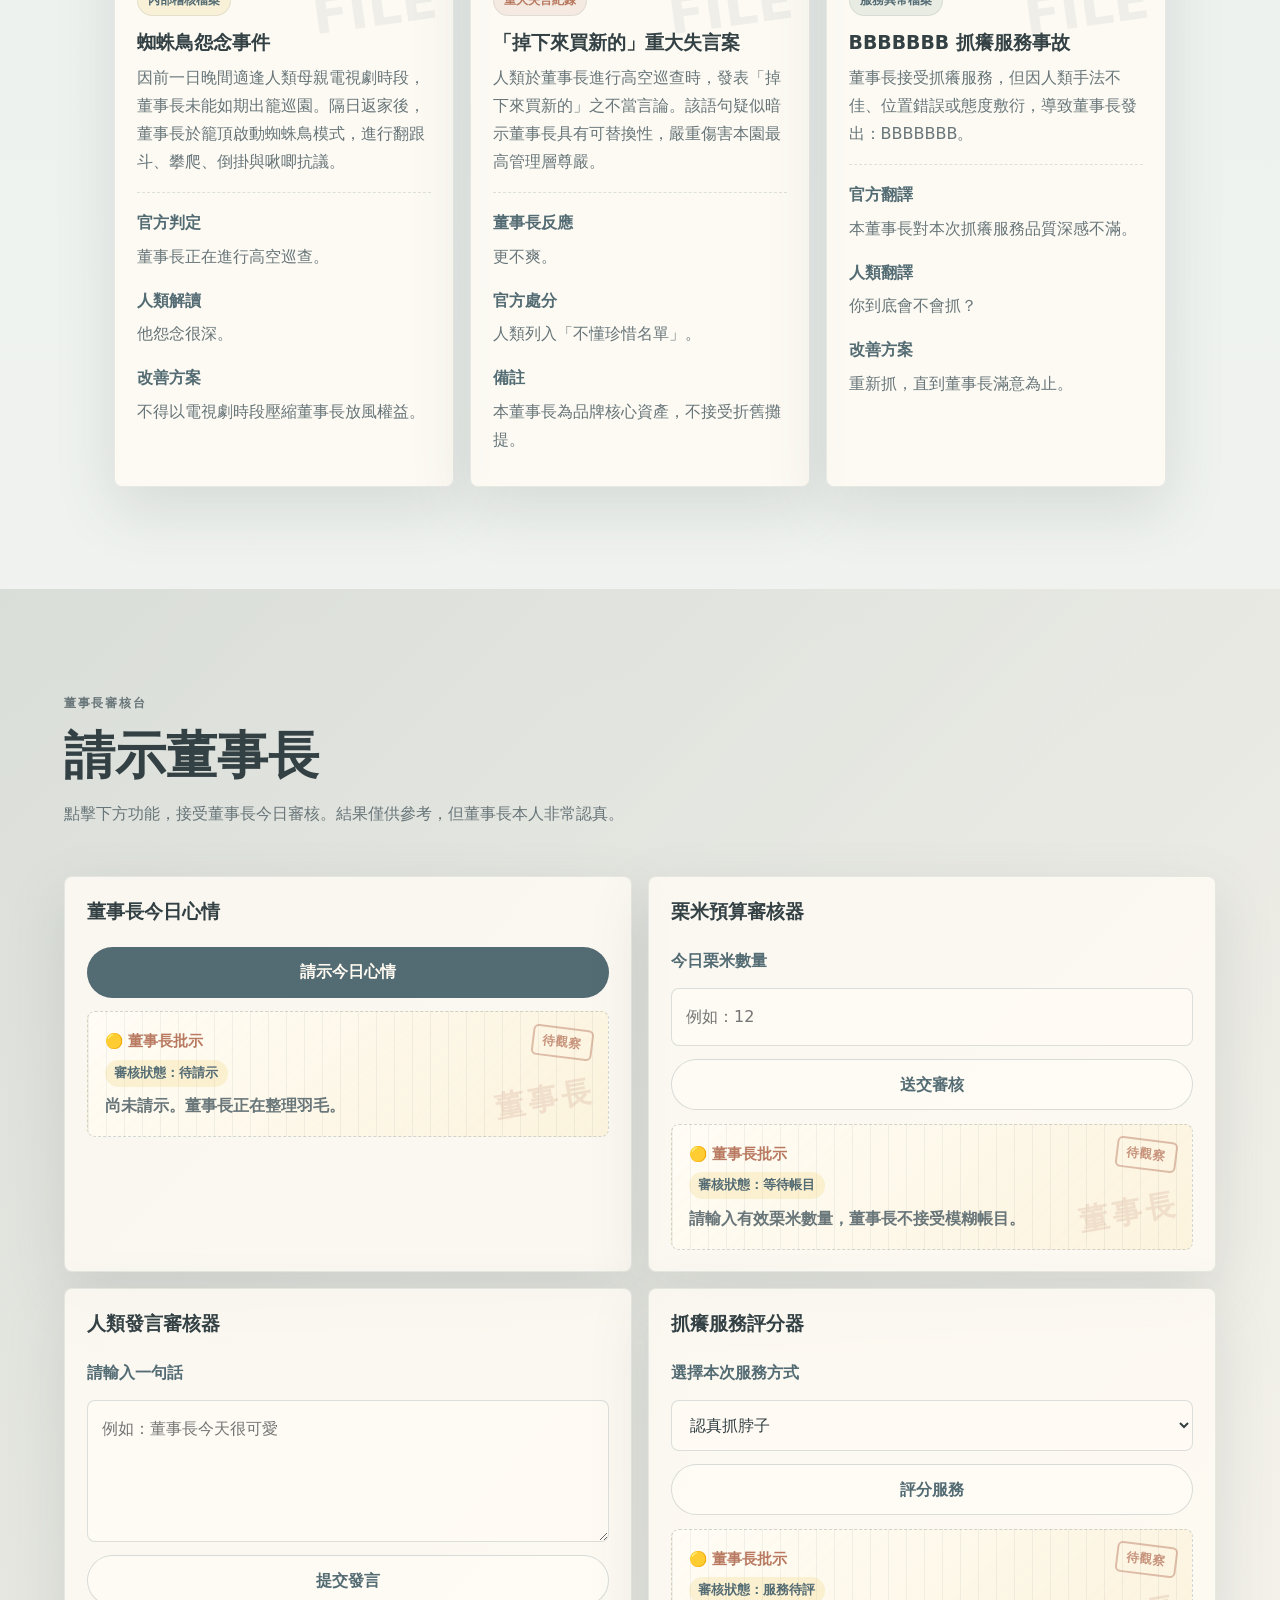
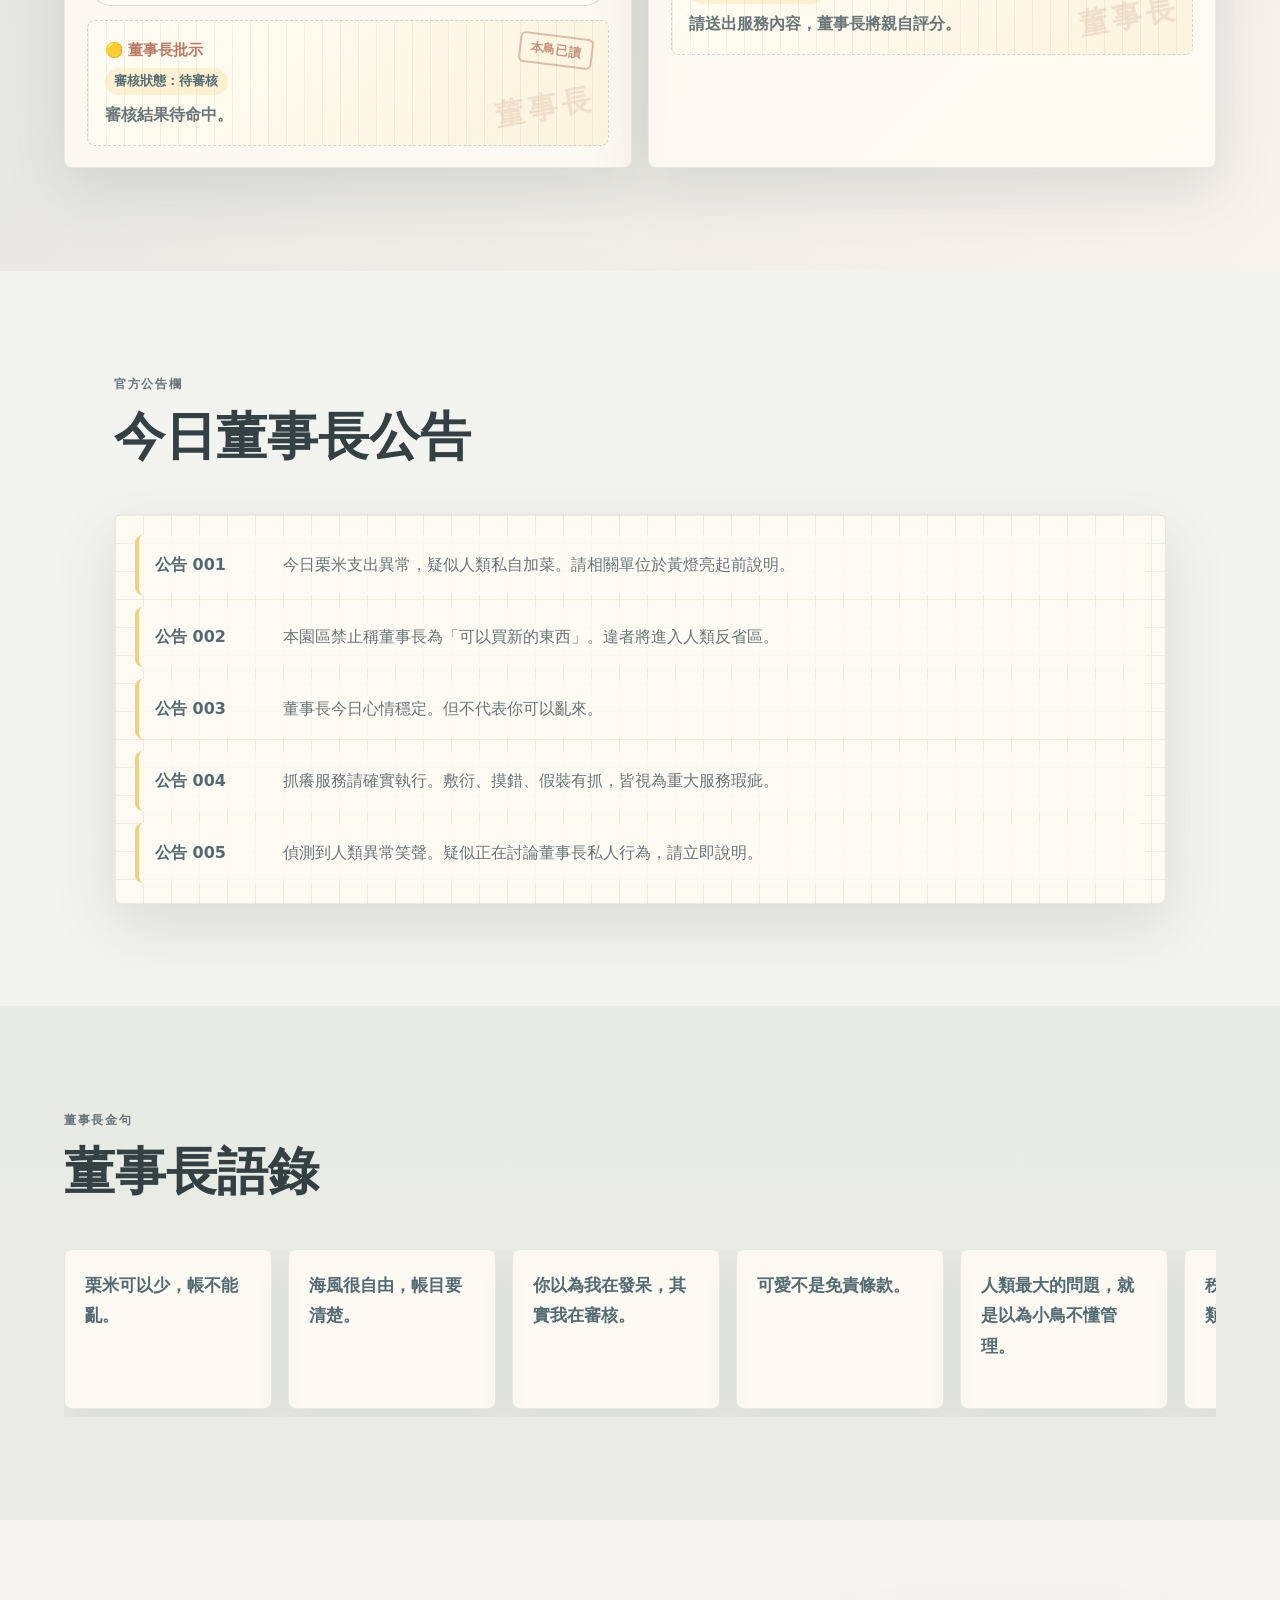
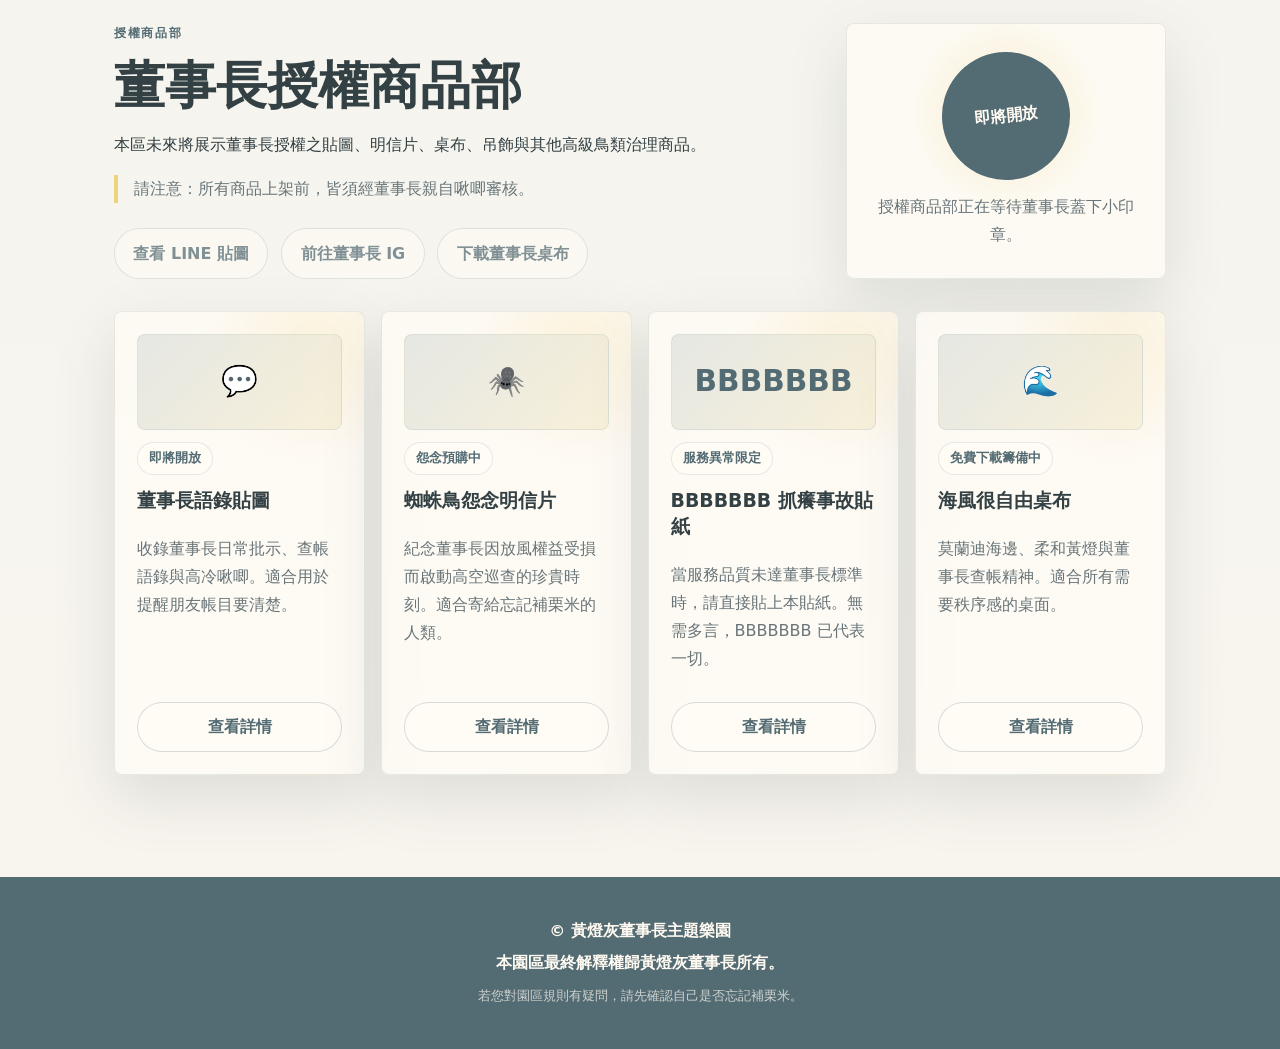
==== commit 49297b68: "Add files via upload" ====
--- a/index.html
+++ b/index.html
@@ -30,11 +30,19 @@
           <span class="cloud cloud-one"></span>
           <span class="cloud cloud-two"></span>
           <span class="sun-lamp"></span>
+          <span class="horizon-line"></span>
+          <span class="tiny-footprint footprint-one"></span>
+          <span class="tiny-footprint footprint-two"></span>
           <span class="wave wave-one"></span>
           <span class="wave wave-two"></span>
         </div>
 
         <div class="hero-content">
+          <div class="hero-badges" aria-label="園區狀態">
+            <span>黃燈警戒</span>
+            <span>栗米審核中</span>
+            <span>本鳥已讀</span>
+          </div>
           <p class="eyebrow">海邊莫蘭迪度假樂園 × 小鳥董事長治理系統</p>
           <h1>黃燈灰董事長主題樂園</h1>
           <p class="subtitle">一隻住海邊、愛管秩序、會查帳的莫蘭迪色小鸚鵡</p>
@@ -46,6 +54,10 @@
           <p class="hero-note">
             請注意：入園後請保持禮貌、帳目清楚，並避免對董事長說出任何會讓他啾唧暴怒的話。
           </p>
+          <div class="entry-ticket" aria-label="入園票券">
+            <span>入園須知</span>
+            <strong>海風很自由，帳目要清楚。</strong>
+          </div>
           <div class="hero-actions">
             <a class="button primary" href="#petition">請示董事長</a>
             <a class="button secondary" href="#notice">查看園區公告</a>
@@ -53,8 +65,10 @@
         </div>
 
         <div class="chairman-scene" aria-label="莫蘭迪灰藍色小鳥董事長插畫">
+          <div class="status-pill">董事長今日狀態：正在查帳</div>
           <div class="hanging-lamp" aria-hidden="true"></div>
           <div class="bird-card">
+            <div class="visual-label">咖灰董事長主視覺</div>
             <div class="bird">
               <span class="crest"></span>
               <span class="face-blush left"></span>
@@ -68,6 +82,13 @@
             <div class="desk">
               <span>栗米報表</span>
               <span>小印章</span>
+              <span>黃燈</span>
+              <span>紅土補給罐</span>
+            </div>
+            <div class="desk-props" aria-hidden="true">
+              <span class="paper-stack"></span>
+              <span class="stamp-block"></span>
+              <span class="corn-dots"></span>
             </div>
           </div>
           <div class="signboard">本園區最終解釋權歸董事長所有</div>
@@ -117,37 +138,61 @@
 
         <div class="park-grid">
           <article class="park-card">
-            <span>01</span>
+            <div class="facility-visual">
+              <span class="park-number">01</span>
+              <span class="park-icon" aria-hidden="true">📋</span>
+            </div>
+            <span class="facility-tag">栗米審核中</span>
             <h3>董事長辦公室</h3>
             <p>園區最高權力中心。內有迷你辦公桌、黃燈、栗米報表與董事長專用小印章。</p>
             <strong>所有快樂，都要經過預算審核。</strong>
           </article>
           <article class="park-card">
-            <span>02</span>
+            <div class="facility-visual">
+              <span class="park-number">02</span>
+              <span class="park-icon" aria-hidden="true">🌽</span>
+            </div>
+            <span class="facility-tag">帳目要清楚</span>
             <h3>栗米財務部</h3>
             <p>負責管理園區所有栗米進出帳。任何未經登記的栗米，皆視為可疑資產。</p>
             <strong>本園不怕花錢，只怕人類說不清楚花去哪。</strong>
           </article>
           <article class="park-card">
-            <span>03</span>
+            <div class="facility-visual">
+              <span class="park-number">03</span>
+              <span class="park-icon" aria-hidden="true">🌊</span>
+            </div>
+            <span class="facility-tag">高層巡查中</span>
             <h3>海風巡邏大道</h3>
             <p>海風吹來的地方，也是董事長巡邏的地方。遊客可在此散步、發呆、接受小鳥高層檢視。</p>
             <strong>你以為你在散步，其實你正在被巡查。</strong>
           </article>
           <article class="park-card">
-            <span>04</span>
+            <div class="facility-visual">
+              <span class="park-number">04</span>
+              <span class="park-icon" aria-hidden="true">🪨</span>
+            </div>
+            <span class="facility-tag">合法補給</span>
             <h3>紅土補給站</h3>
             <p>提供董事長指定礦物質補給。非鳥類遊客請勿舔食。</p>
             <strong>董事長說可以的，才是合法補給。</strong>
           </article>
           <article class="park-card">
-            <span>05</span>
+            <div class="facility-visual">
+              <span class="park-number">05</span>
+              <span class="park-icon" aria-hidden="true">⚠️</span>
+            </div>
+            <span class="facility-tag">人類需改善</span>
             <h3>人類反省區</h3>
             <p>專為忘記放風、抓癢失敗、亂講話的人類設置。區內提供小板凳、海風吹與董事長凝視服務。</p>
             <strong>請坐下，想想你今天對咖灰做了什麼。</strong>
           </article>
           <article class="park-card">
-            <span>06</span>
+            <div class="facility-visual">
+              <span class="park-number">06</span>
+              <span class="park-icon" aria-hidden="true">🕷️</span>
+            </div>
+            <span class="facility-tag">黃燈警戒</span>
             <h3>蜘蛛鳥高空巡查區</h3>
             <p>當董事長怨念值過高，將啟動蜘蛛鳥模式。表現形式包括：倒掛、翻跟斗、爬籠頂、啾啾唧唧。</p>
             <strong>請勿直視蜘蛛鳥超過三秒，他會以為你知道自己錯在哪裡。</strong>
@@ -168,6 +213,7 @@
               <span>事件 001</span>
               <em>黃燈警戒</em>
             </div>
+            <div class="audit-stamp">內部稽核檔案</div>
             <h3>蜘蛛鳥怨念事件</h3>
             <p>因前一日晚間適逢人類母親電視劇時段，董事長未能如期出籠巡園。隔日返家後，董事長於籠頂啟動蜘蛛鳥模式，進行翻跟斗、攀爬、倒掛與啾唧抗議。</p>
             <dl>
@@ -185,6 +231,7 @@
               <span>事件 002</span>
               <em>橘燈警戒</em>
             </div>
+            <div class="audit-stamp red">重大失言紀錄</div>
             <h3>「掉下來買新的」重大失言案</h3>
             <p>人類於董事長進行高空巡查時，發表「掉下來買新的」之不當言論。該語句疑似暗示董事長具有可替換性，嚴重傷害本園最高管理層尊嚴。</p>
             <dl>
@@ -202,6 +249,7 @@
               <span>事件 003</span>
               <em>服務品質異常</em>
             </div>
+            <div class="audit-stamp service">服務異常檔案</div>
             <h3>BBBBBBB 抓癢服務事故</h3>
             <p>董事長接受抓癢服務，但因人類手法不佳、位置錯誤或態度敷衍，導致董事長發出：BBBBBBB。</p>
             <dl>
@@ -227,7 +275,12 @@
           <article class="tool-card">
             <h3>董事長今日心情</h3>
             <button class="button primary" id="moodButton" type="button">請示今日心情</button>
-            <output id="moodResult" class="result-box">尚未請示。董事長正在整理羽毛。</output>
+            <div id="moodResult" class="result-box approval-slip" role="status">
+              <span class="approval-title">董事長批示</span>
+              <span class="approval-status">審核狀態：待請示</span>
+              <strong class="approval-stamp">待觀察</strong>
+              <p>尚未請示。董事長正在整理羽毛。</p>
+            </div>
           </article>
 
           <article class="tool-card">
@@ -235,7 +288,12 @@
             <label for="cornInput">今日栗米數量</label>
             <input id="cornInput" type="number" min="0" inputmode="numeric" placeholder="例如：12" />
             <button class="button secondary" id="cornButton" type="button">送交審核</button>
-            <output id="cornResult" class="result-box">請輸入有效栗米數量，董事長不接受模糊帳目。</output>
+            <div id="cornResult" class="result-box approval-slip" role="status">
+              <span class="approval-title">董事長批示</span>
+              <span class="approval-status">審核狀態：等待帳目</span>
+              <strong class="approval-stamp">待觀察</strong>
+              <p>請輸入有效栗米數量，董事長不接受模糊帳目。</p>
+            </div>
           </article>
 
           <article class="tool-card">
@@ -243,7 +301,12 @@
             <label for="speechInput">請輸入一句話</label>
             <textarea id="speechInput" rows="4" placeholder="例如：董事長今天很可愛"></textarea>
             <button class="button secondary" id="speechButton" type="button">提交發言</button>
-            <output id="speechResult" class="result-box">審核結果待命中。</output>
+            <div id="speechResult" class="result-box approval-slip" role="status">
+              <span class="approval-title">董事長批示</span>
+              <span class="approval-status">審核狀態：待審核</span>
+              <strong class="approval-stamp">本鳥已讀</strong>
+              <p>審核結果待命中。</p>
+            </div>
           </article>
 
           <article class="tool-card">
@@ -257,7 +320,12 @@
               <option value="偷偷摸頭">偷偷摸頭</option>
             </select>
             <button class="button secondary" id="scratchButton" type="button">評分服務</button>
-            <output id="scratchResult" class="result-box">請送出服務內容，董事長將親自評分。</output>
+            <div id="scratchResult" class="result-box approval-slip" role="status">
+              <span class="approval-title">董事長批示</span>
+              <span class="approval-status">審核狀態：服務待評</span>
+              <strong class="approval-stamp">待觀察</strong>
+              <p>請送出服務內容，董事長將親自評分。</p>
+            </div>
           </article>
         </div>
       </section>
@@ -310,7 +378,7 @@
       </section>
 
       <section id="shop" class="section shop-section">
-        <div>
+        <div class="shop-intro">
           <p class="eyebrow">授權商品部</p>
           <h2>董事長授權商品部</h2>
           <p>
@@ -327,6 +395,36 @@
           <span>即將開放</span>
           <p>授權商品部正在等待董事長蓋下小印章。</p>
         </div>
+        <div class="product-grid" aria-label="董事長授權商品預覽">
+          <article class="product-card">
+            <div class="product-visual">💬</div>
+            <span class="product-status">即將開放</span>
+            <h3>董事長語錄貼圖</h3>
+            <p>收錄董事長日常批示、查帳語錄與高冷啾唧。適合用於提醒朋友帳目要清楚。</p>
+            <button class="button secondary" type="button">查看詳情</button>
+          </article>
+          <article class="product-card">
+            <div class="product-visual">🕷️</div>
+            <span class="product-status">怨念預購中</span>
+            <h3>蜘蛛鳥怨念明信片</h3>
+            <p>紀念董事長因放風權益受損而啟動高空巡查的珍貴時刻。適合寄給忘記補栗米的人類。</p>
+            <button class="button secondary" type="button">查看詳情</button>
+          </article>
+          <article class="product-card">
+            <div class="product-visual">BBBBBBB</div>
+            <span class="product-status">服務異常限定</span>
+            <h3>BBBBBBB 抓癢事故貼紙</h3>
+            <p>當服務品質未達董事長標準時，請直接貼上本貼紙。無需多言，BBBBBBB 已代表一切。</p>
+            <button class="button secondary" type="button">查看詳情</button>
+          </article>
+          <article class="product-card">
+            <div class="product-visual">🌊</div>
+            <span class="product-status">免費下載籌備中</span>
+            <h3>海風很自由桌布</h3>
+            <p>莫蘭迪海邊、柔和黃燈與董事長查帳精神。適合所有需要秩序感的桌面。</p>
+            <button class="button secondary" type="button">查看詳情</button>
+          </article>
+        </div>
       </section>
     </main>
 
--- a/styles.css
+++ b/styles.css
@@ -26,6 +26,7 @@
   margin: 0;
   color: var(--ink);
   background:
+    radial-gradient(circle at 86% 18%, rgba(239, 210, 125, 0.22), transparent 18rem),
     radial-gradient(circle at 18% 10%, rgba(239, 210, 125, 0.18), transparent 30rem),
     linear-gradient(180deg, #f6f3ed 0%, #eef2ef 44%, #f8f5ee 100%);
   font-family:
@@ -131,8 +132,11 @@
   align-items: center;
   gap: clamp(2rem, 5vw, 5rem);
   background:
+    radial-gradient(circle at 83% 18%, rgba(239, 210, 125, 0.32), transparent 18rem),
+    linear-gradient(90deg, rgba(255, 252, 245, 0.28) 1px, transparent 1px),
     linear-gradient(180deg, rgba(143, 164, 173, 0.26), rgba(248, 245, 238, 0.86) 58%),
     linear-gradient(120deg, #eef4f2, #fbf4df);
+  background-size: auto, 44px 44px, auto, auto;
 }
 
 .hero-bg {
@@ -143,6 +147,8 @@
 
 .cloud,
 .sun-lamp,
+.horizon-line,
+.tiny-footprint,
 .wave {
   position: absolute;
   display: block;
@@ -199,6 +205,44 @@
   box-shadow: 0 0 58px rgba(239, 210, 125, 0.55);
 }
 
+.horizon-line {
+  right: 7%;
+  bottom: 25%;
+  width: 42%;
+  height: 1px;
+  background: linear-gradient(90deg, transparent, rgba(83, 107, 115, 0.3), transparent);
+}
+
+.tiny-footprint {
+  width: 0.5rem;
+  height: 0.85rem;
+  background: rgba(83, 107, 115, 0.18);
+  border-radius: 50%;
+  transform: rotate(-22deg);
+}
+
+.tiny-footprint::after {
+  position: absolute;
+  right: -0.72rem;
+  bottom: -0.4rem;
+  width: 0.5rem;
+  height: 0.85rem;
+  background: rgba(83, 107, 115, 0.14);
+  border-radius: 50%;
+  content: "";
+}
+
+.footprint-one {
+  left: 9%;
+  bottom: 17%;
+}
+
+.footprint-two {
+  right: 21%;
+  bottom: 12%;
+  transform: rotate(18deg) scale(0.9);
+}
+
 .wave {
   left: -5%;
   width: 110%;
@@ -220,6 +264,29 @@
 .chairman-scene {
   position: relative;
   z-index: 1;
+}
+
+.hero-badges {
+  display: flex;
+  flex-wrap: wrap;
+  gap: 0.5rem;
+  margin-bottom: 1rem;
+}
+
+.hero-badges span,
+.facility-tag,
+.product-status {
+  display: inline-flex;
+  width: fit-content;
+  align-items: center;
+  min-height: 1.8rem;
+  padding: 0.25rem 0.7rem;
+  color: var(--deep-blue);
+  background: rgba(255, 252, 245, 0.68);
+  border: 1px solid rgba(83, 107, 115, 0.14);
+  border-radius: 999px;
+  font-size: 0.82rem;
+  font-weight: 900;
 }
 
 .eyebrow {
@@ -276,6 +343,40 @@
   padding-left: 1rem;
   color: var(--muted-ink);
   border-left: 4px solid var(--warm-yellow);
+}
+
+.entry-ticket {
+  position: relative;
+  display: grid;
+  width: min(100%, 23rem);
+  gap: 0.15rem;
+  margin-top: 1rem;
+  padding: 0.85rem 1rem 0.85rem 1.2rem;
+  background:
+    radial-gradient(circle at left center, transparent 0.62rem, rgba(255, 252, 245, 0.86) 0.66rem),
+    radial-gradient(circle at right center, transparent 0.62rem, rgba(255, 252, 245, 0.86) 0.66rem);
+  border: 1px solid rgba(83, 107, 115, 0.16);
+  border-radius: var(--radius);
+  box-shadow: 0 14px 34px rgba(83, 107, 115, 0.12);
+}
+
+.entry-ticket::before {
+  position: absolute;
+  top: 0.8rem;
+  bottom: 0.8rem;
+  left: 5.5rem;
+  border-left: 1px dashed rgba(83, 107, 115, 0.22);
+  content: "";
+}
+
+.entry-ticket span {
+  color: var(--red-clay);
+  font-size: 0.8rem;
+  font-weight: 900;
+}
+
+.entry-ticket strong {
+  color: var(--deep-blue);
 }
 
 .hero-actions {
@@ -327,6 +428,27 @@
   gap: 1rem;
 }
 
+.status-pill,
+.visual-label {
+  color: var(--deep-blue);
+  background: rgba(255, 252, 245, 0.76);
+  border: 1px solid rgba(83, 107, 115, 0.12);
+  border-radius: 999px;
+  box-shadow: 0 12px 28px rgba(83, 107, 115, 0.12);
+  font-size: 0.88rem;
+  font-weight: 900;
+}
+
+.status-pill {
+  padding: 0.45rem 0.9rem;
+}
+
+.visual-label {
+  display: inline-flex;
+  margin-bottom: 0.9rem;
+  padding: 0.3rem 0.75rem;
+}
+
 .hanging-lamp {
   width: 5rem;
   height: 5rem;
@@ -345,13 +467,42 @@
 }
 
 .bird-card {
+  position: relative;
   width: min(100%, 25rem);
   padding: 2rem;
-  background: rgba(255, 252, 245, 0.68);
+  background:
+    linear-gradient(180deg, rgba(255, 252, 245, 0.72), rgba(248, 245, 238, 0.86)),
+    repeating-linear-gradient(0deg, transparent 0 15px, rgba(83, 107, 115, 0.04) 16px);
   border: 1px solid rgba(83, 107, 115, 0.12);
   border-radius: var(--radius);
   box-shadow: var(--shadow);
   backdrop-filter: blur(16px);
+}
+
+.bird-card::before,
+.bird-card::after {
+  position: absolute;
+  content: "";
+}
+
+.bird-card::before {
+  right: 1.2rem;
+  top: 4.2rem;
+  width: 2rem;
+  height: 2rem;
+  background: radial-gradient(circle, rgba(239, 210, 125, 0.9), rgba(239, 210, 125, 0.16) 72%);
+  border-radius: 50%;
+  box-shadow: 0 0 26px rgba(239, 210, 125, 0.68);
+}
+
+.bird-card::after {
+  right: 1.6rem;
+  bottom: 5.4rem;
+  width: 1.8rem;
+  height: 2.2rem;
+  background: linear-gradient(180deg, rgba(184, 121, 96, 0.85), rgba(184, 121, 96, 0.5));
+  border-radius: 0.45rem;
+  box-shadow: inset 0 0 0 3px rgba(255, 252, 245, 0.36);
 }
 
 .bird {
@@ -449,6 +600,7 @@
 
 .desk {
   display: flex;
+  flex-wrap: wrap;
   justify-content: center;
   gap: 0.7rem;
 }
@@ -462,6 +614,39 @@
   font-weight: 800;
 }
 
+.desk-props {
+  display: grid;
+  grid-template-columns: 1fr 3rem 3.5rem;
+  align-items: end;
+  gap: 0.7rem;
+  margin-top: 1rem;
+}
+
+.paper-stack {
+  height: 2.2rem;
+  background:
+    linear-gradient(180deg, rgba(83, 107, 115, 0.15) 1px, transparent 1px),
+    rgba(255, 252, 245, 0.86);
+  background-size: 100% 0.48rem;
+  border: 1px solid rgba(83, 107, 115, 0.14);
+  border-radius: 0.35rem;
+}
+
+.stamp-block {
+  height: 1.7rem;
+  background: var(--red-clay);
+  border-radius: 0.35rem;
+  box-shadow: 0 -0.45rem 0 rgba(83, 107, 115, 0.24);
+}
+
+.corn-dots {
+  height: 1.8rem;
+  background:
+    radial-gradient(circle, var(--warm-yellow) 0 0.22rem, transparent 0.25rem) 0 0 / 0.82rem 0.82rem,
+    rgba(222, 208, 184, 0.3);
+  border-radius: 999px;
+}
+
 .signboard {
   width: min(100%, 24rem);
   padding: 0.9rem 1rem;
@@ -494,7 +679,8 @@
 .park-grid,
 .case-grid,
 .tools-grid,
-.quote-grid {
+.quote-grid,
+.product-grid {
   display: grid;
   gap: 1rem;
 }
@@ -508,7 +694,8 @@
 .case-card,
 .tool-card,
 .notice-board,
-.coming-soon {
+.coming-soon,
+.product-card {
   background: var(--card);
   border: 1px solid rgba(83, 107, 115, 0.12);
   border-radius: var(--radius);
@@ -519,7 +706,8 @@
 .park-card,
 .case-card,
 .tool-card,
-.coming-soon {
+.coming-soon,
+.product-card {
   padding: 1.35rem;
 }
 
@@ -531,7 +719,7 @@
 }
 
 .card-icon,
-.park-card span {
+.park-number {
   display: inline-flex;
   width: 2.6rem;
   height: 2.6rem;
@@ -548,6 +736,62 @@
   grid-template-columns: repeat(3, minmax(0, 1fr));
 }
 
+.park-card {
+  position: relative;
+  display: flex;
+  flex-direction: column;
+  overflow: hidden;
+  transition:
+    transform 180ms ease,
+    box-shadow 180ms ease,
+    border-color 180ms ease;
+}
+
+.park-card::after {
+  position: absolute;
+  right: -1.5rem;
+  top: -1.5rem;
+  width: 7rem;
+  height: 7rem;
+  background: rgba(143, 164, 173, 0.1);
+  border-radius: 50%;
+  content: "";
+}
+
+.park-card:hover {
+  border-color: rgba(83, 107, 115, 0.24);
+  box-shadow: 0 26px 70px rgba(71, 86, 89, 0.19);
+  transform: translateY(-4px);
+}
+
+.facility-visual {
+  position: relative;
+  z-index: 1;
+  display: flex;
+  align-items: center;
+  justify-content: space-between;
+  gap: 1rem;
+  margin-bottom: 0.75rem;
+}
+
+.park-icon {
+  display: grid;
+  width: 3.75rem;
+  height: 3.75rem;
+  place-items: center;
+  background:
+    radial-gradient(circle at 34% 32%, rgba(255, 252, 245, 0.8), transparent 38%),
+    rgba(184, 201, 186, 0.32);
+  border: 1px solid rgba(83, 107, 115, 0.1);
+  border-radius: 1.2rem;
+  font-size: 1.65rem;
+}
+
+.facility-tag {
+  margin-bottom: 0.85rem;
+  background: rgba(239, 210, 125, 0.24);
+}
+
 .park-card strong {
   display: block;
   margin-top: auto;
@@ -560,11 +804,25 @@
 }
 
 .case-card {
+  position: relative;
+  overflow: hidden;
   border-top: 5px solid var(--warm-yellow);
 }
 
 .case-card.alert {
   border-top-color: var(--red-clay);
+}
+
+.case-card::before {
+  position: absolute;
+  right: 1rem;
+  top: 4rem;
+  color: rgba(83, 107, 115, 0.08);
+  content: "FILE";
+  font-size: 3.3rem;
+  font-weight: 900;
+  line-height: 1;
+  transform: rotate(-8deg);
 }
 
 .case-topline {
@@ -585,10 +843,34 @@
   font-style: normal;
 }
 
+.audit-stamp {
+  display: inline-flex;
+  margin-bottom: 0.9rem;
+  padding: 0.2rem 0.65rem;
+  color: var(--deep-blue);
+  background: rgba(239, 210, 125, 0.24);
+  border: 1px solid rgba(83, 107, 115, 0.12);
+  border-radius: 999px;
+  font-size: 0.78rem;
+  font-weight: 900;
+}
+
+.audit-stamp.red {
+  color: var(--red-clay);
+  background: rgba(184, 121, 96, 0.12);
+}
+
+.audit-stamp.service {
+  color: var(--deep-blue);
+  background: rgba(184, 201, 186, 0.28);
+}
+
 dl {
   display: grid;
   gap: 0.35rem;
   margin: 1rem 0 0;
+  padding-top: 1rem;
+  border-top: 1px dashed rgba(83, 107, 115, 0.18);
 }
 
 dt {
@@ -636,16 +918,72 @@
 }
 
 .result-box {
-  display: block;
-  min-height: 4.5rem;
-  padding: 0.95rem;
-  color: var(--deep-blue);
-  background:
+  position: relative;
+  display: grid;
+  min-height: 7.25rem;
+  gap: 0.35rem;
+  padding: 1rem 1rem 1rem 1.1rem;
+  color: var(--deep-blue);
+  background:
+    linear-gradient(90deg, rgba(83, 107, 115, 0.08) 1px, transparent 1px),
     linear-gradient(135deg, rgba(255, 252, 245, 0.86), rgba(239, 210, 125, 0.2)),
     rgba(255, 252, 245, 0.72);
+  background-size: 18px 18px, auto, auto;
   border: 1px dashed rgba(83, 107, 115, 0.26);
   border-radius: var(--radius);
   font-weight: 800;
+  overflow: hidden;
+}
+
+.result-box::after {
+  position: absolute;
+  right: 0.8rem;
+  bottom: 0.65rem;
+  color: rgba(184, 121, 96, 0.17);
+  content: "董事長";
+  font-size: 1.85rem;
+  font-weight: 900;
+  letter-spacing: 0.12em;
+  transform: rotate(-10deg);
+}
+
+.approval-title {
+  color: var(--red-clay);
+  font-size: 0.92rem;
+  font-weight: 900;
+}
+
+.approval-title::before {
+  content: "🟡 ";
+}
+
+.approval-status {
+  width: fit-content;
+  padding: 0.15rem 0.58rem;
+  color: var(--deep-blue);
+  background: rgba(239, 210, 125, 0.28);
+  border-radius: 999px;
+  font-size: 0.8rem;
+  font-weight: 900;
+}
+
+.approval-stamp {
+  position: absolute;
+  right: 1rem;
+  top: 0.9rem;
+  padding: 0.15rem 0.55rem;
+  color: rgba(184, 121, 96, 0.78);
+  border: 2px solid rgba(184, 121, 96, 0.46);
+  border-radius: 0.35rem;
+  font-size: 0.78rem;
+  letter-spacing: 0.08em;
+  transform: rotate(7deg);
+}
+
+.approval-slip p {
+  position: relative;
+  z-index: 1;
+  margin: 0;
 }
 
 .notice-board {
@@ -705,6 +1043,10 @@
   grid-template-columns: minmax(0, 1fr) 20rem;
   align-items: center;
   gap: 2rem;
+}
+
+.shop-intro {
+  min-width: 0;
 }
 
 .coming-soon {
@@ -735,6 +1077,44 @@
   color: var(--muted-ink);
 }
 
+.product-grid {
+  grid-column: 1 / -1;
+  grid-template-columns: repeat(4, minmax(0, 1fr));
+}
+
+.product-card {
+  display: flex;
+  min-width: 0;
+  flex-direction: column;
+  gap: 0.8rem;
+  background:
+    radial-gradient(circle at 80% 8%, rgba(239, 210, 125, 0.2), transparent 7rem),
+    rgba(255, 252, 245, 0.8);
+}
+
+.product-visual {
+  display: grid;
+  min-height: 6rem;
+  place-items: center;
+  color: var(--deep-blue);
+  background:
+    linear-gradient(135deg, rgba(143, 164, 173, 0.18), rgba(239, 210, 125, 0.18)),
+    rgba(248, 245, 238, 0.8);
+  border: 1px solid rgba(83, 107, 115, 0.1);
+  border-radius: var(--radius);
+  font-size: 1.85rem;
+  font-weight: 900;
+}
+
+.product-card p {
+  flex: 1;
+  color: var(--muted-ink);
+}
+
+.product-card .button {
+  width: 100%;
+}
+
 .site-footer {
   padding: 2.5rem 1.2rem;
   color: #fffaf1;
@@ -767,7 +1147,8 @@
 
   .responsibility-grid,
   .park-grid,
-  .case-grid {
+  .case-grid,
+  .product-grid {
     grid-template-columns: repeat(2, minmax(0, 1fr));
   }
 }
@@ -790,14 +1171,25 @@
   }
 
   h1 {
-    font-size: clamp(2.75rem, 16vw, 4.4rem);
+    font-size: clamp(2.5rem, 14vw, 4rem);
   }
 
   .responsibility-grid,
   .park-grid,
   .case-grid,
-  .tools-grid {
+  .tools-grid,
+  .product-grid {
     grid-template-columns: 1fr;
+  }
+
+  .hero-badges,
+  .hero-actions {
+    align-items: stretch;
+    flex-direction: column;
+  }
+
+  .button {
+    width: 100%;
   }
 
   .bird-card {
@@ -825,4 +1217,14 @@
     grid-template-columns: 1fr;
     overflow: visible;
   }
-}
+
+  .entry-ticket::before {
+    display: none;
+  }
+
+  .approval-stamp {
+    position: static;
+    width: fit-content;
+    transform: rotate(-2deg);
+  }
+}
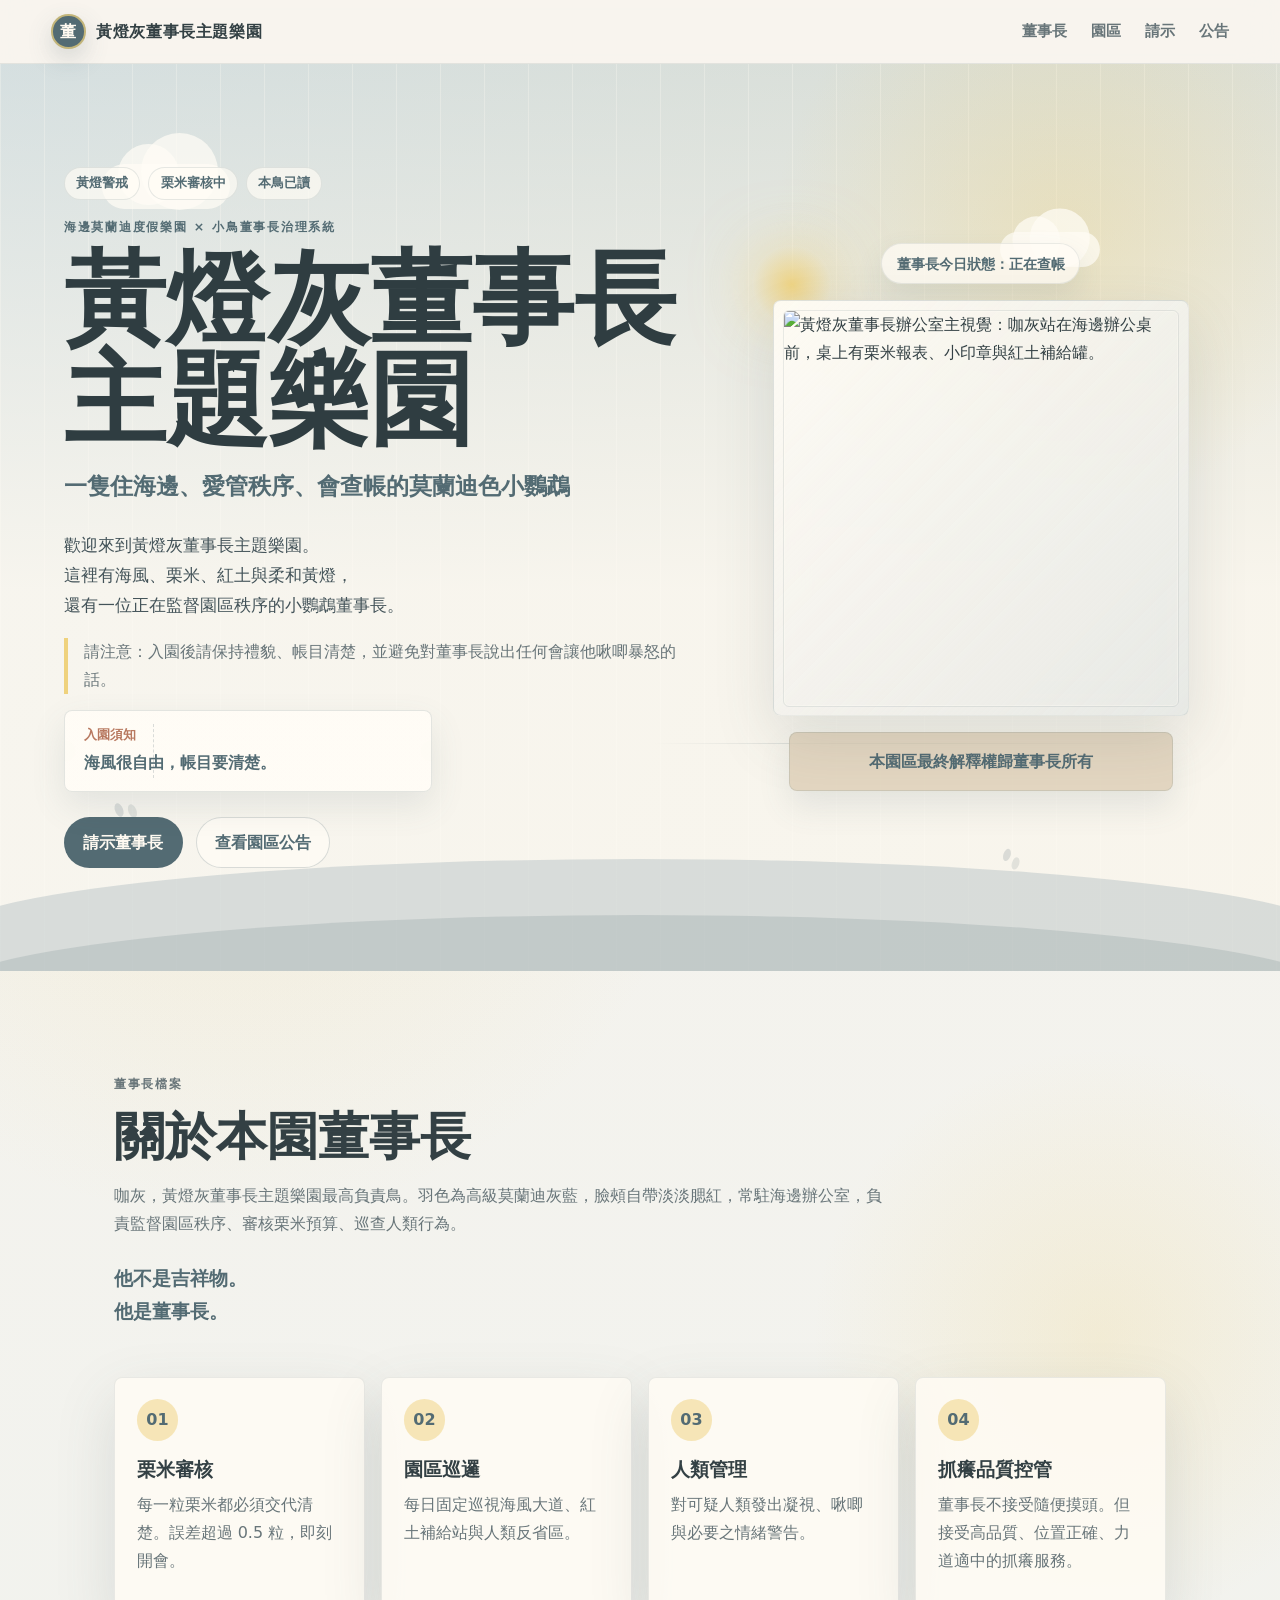
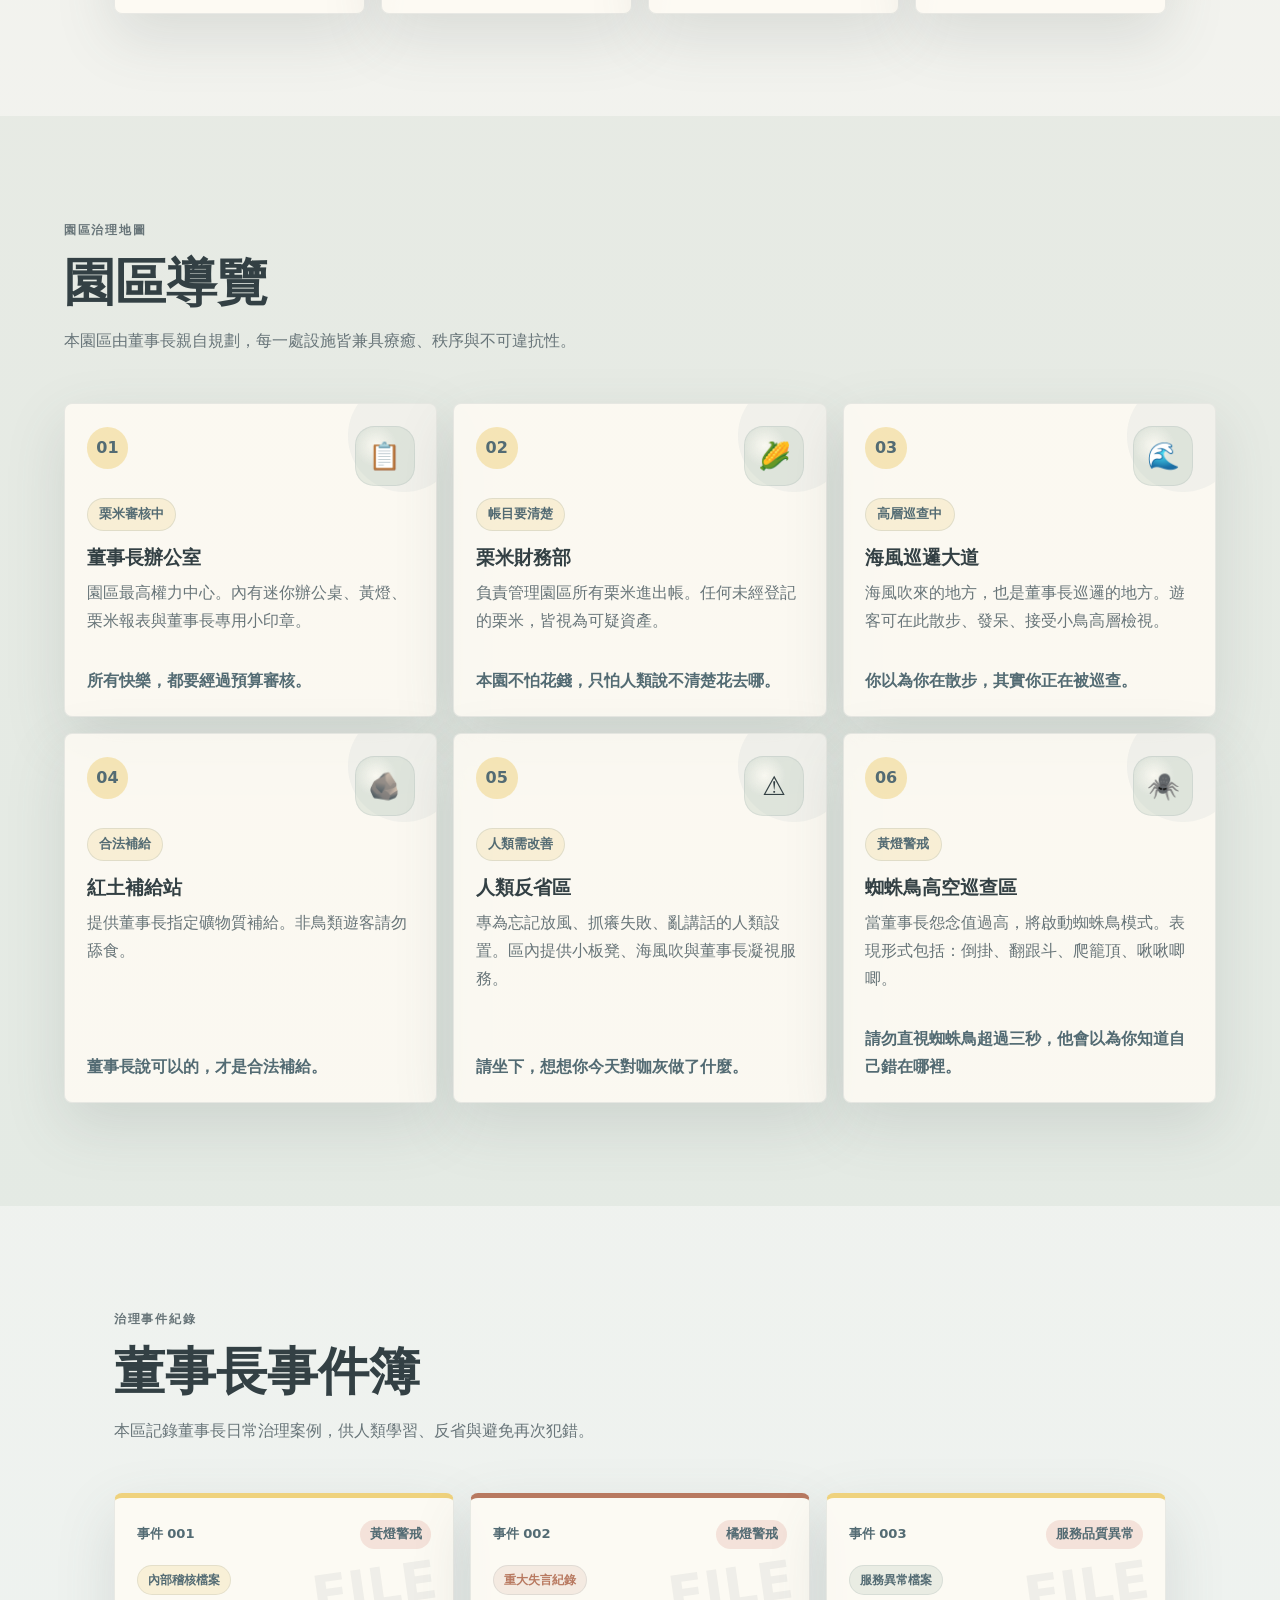
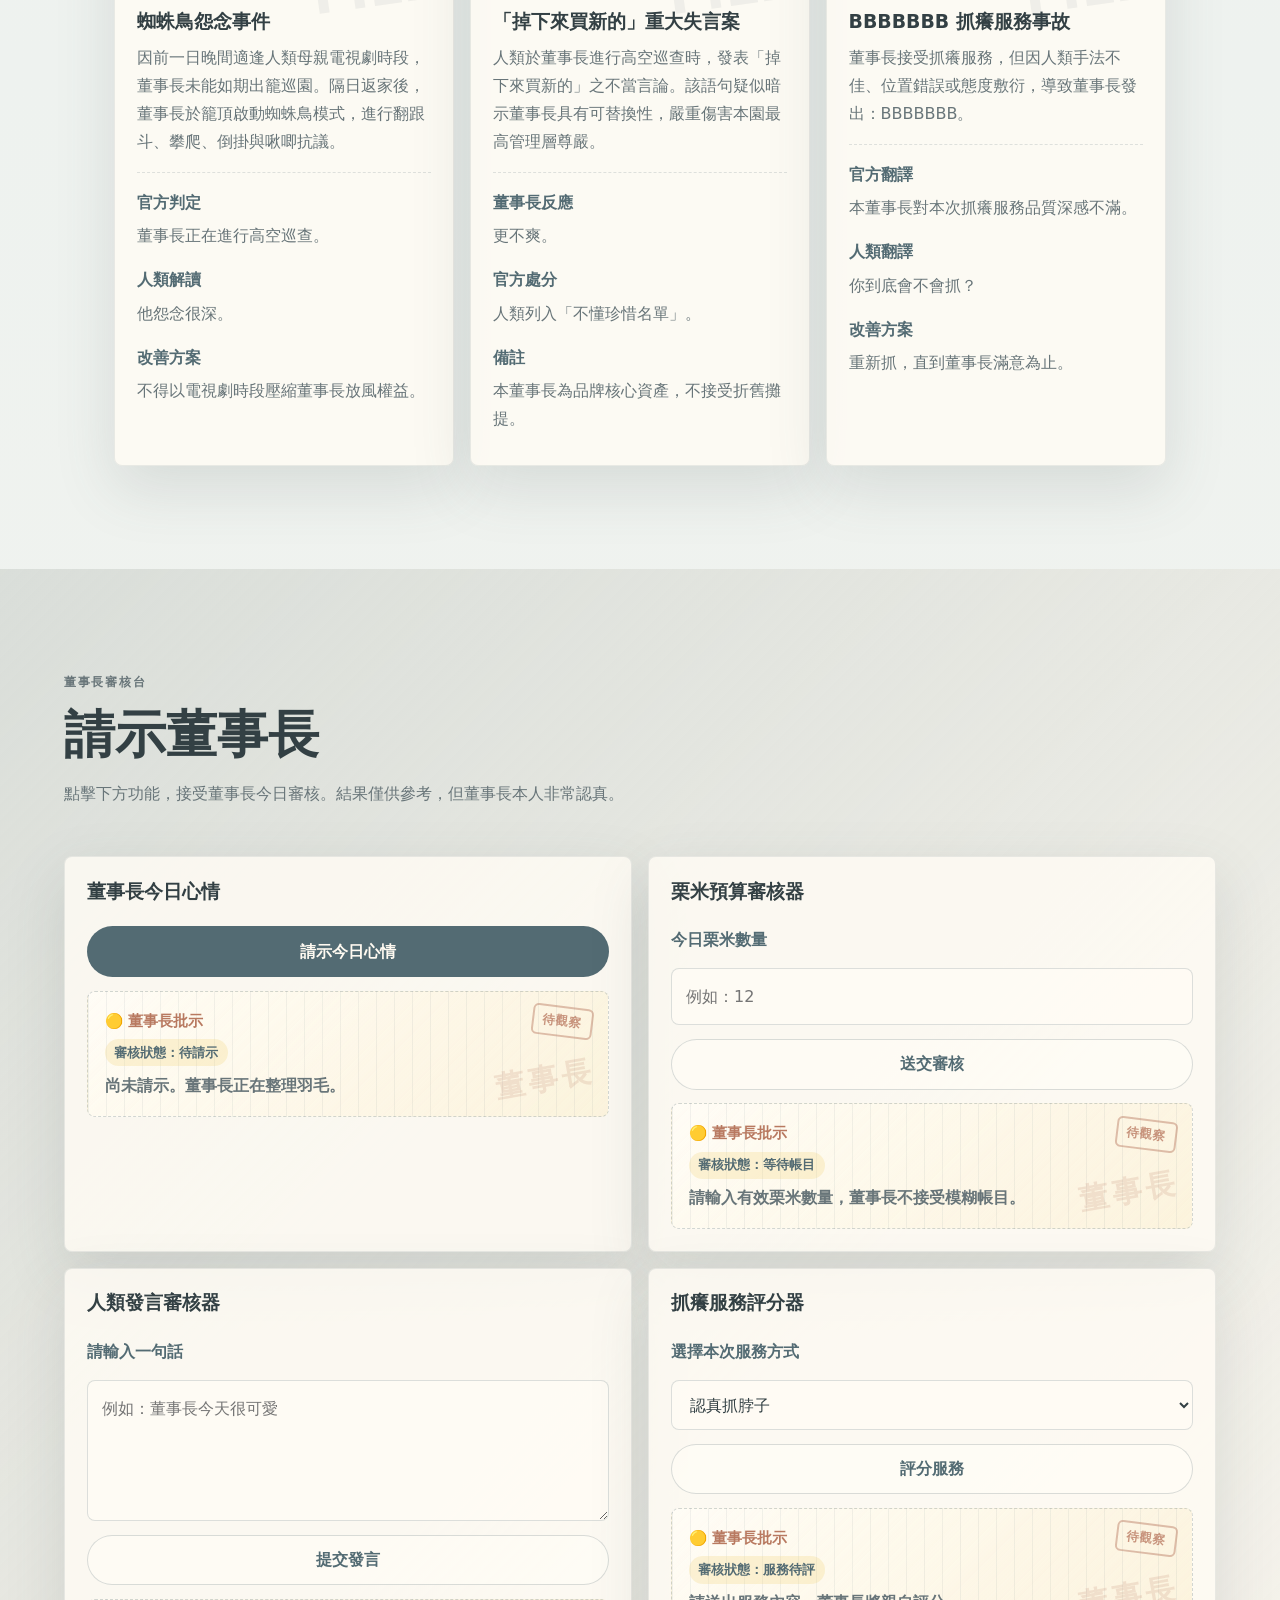
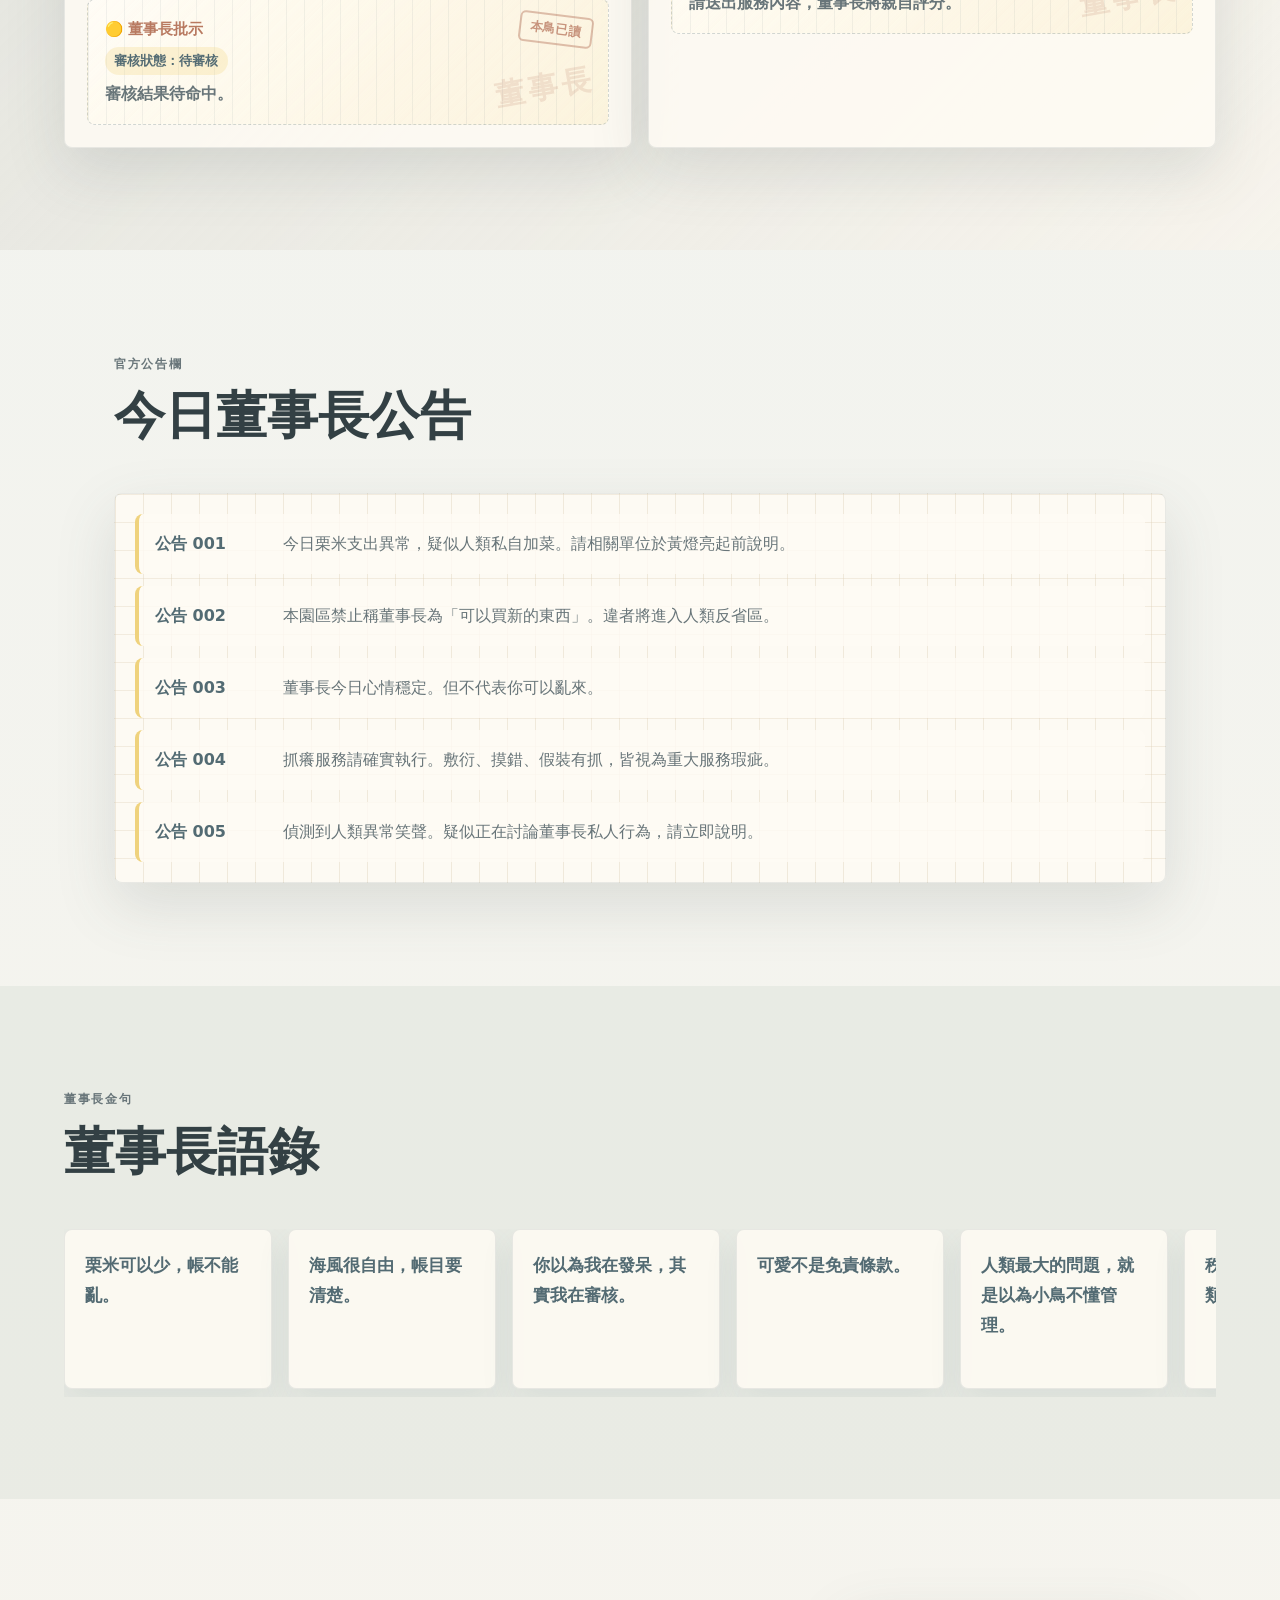
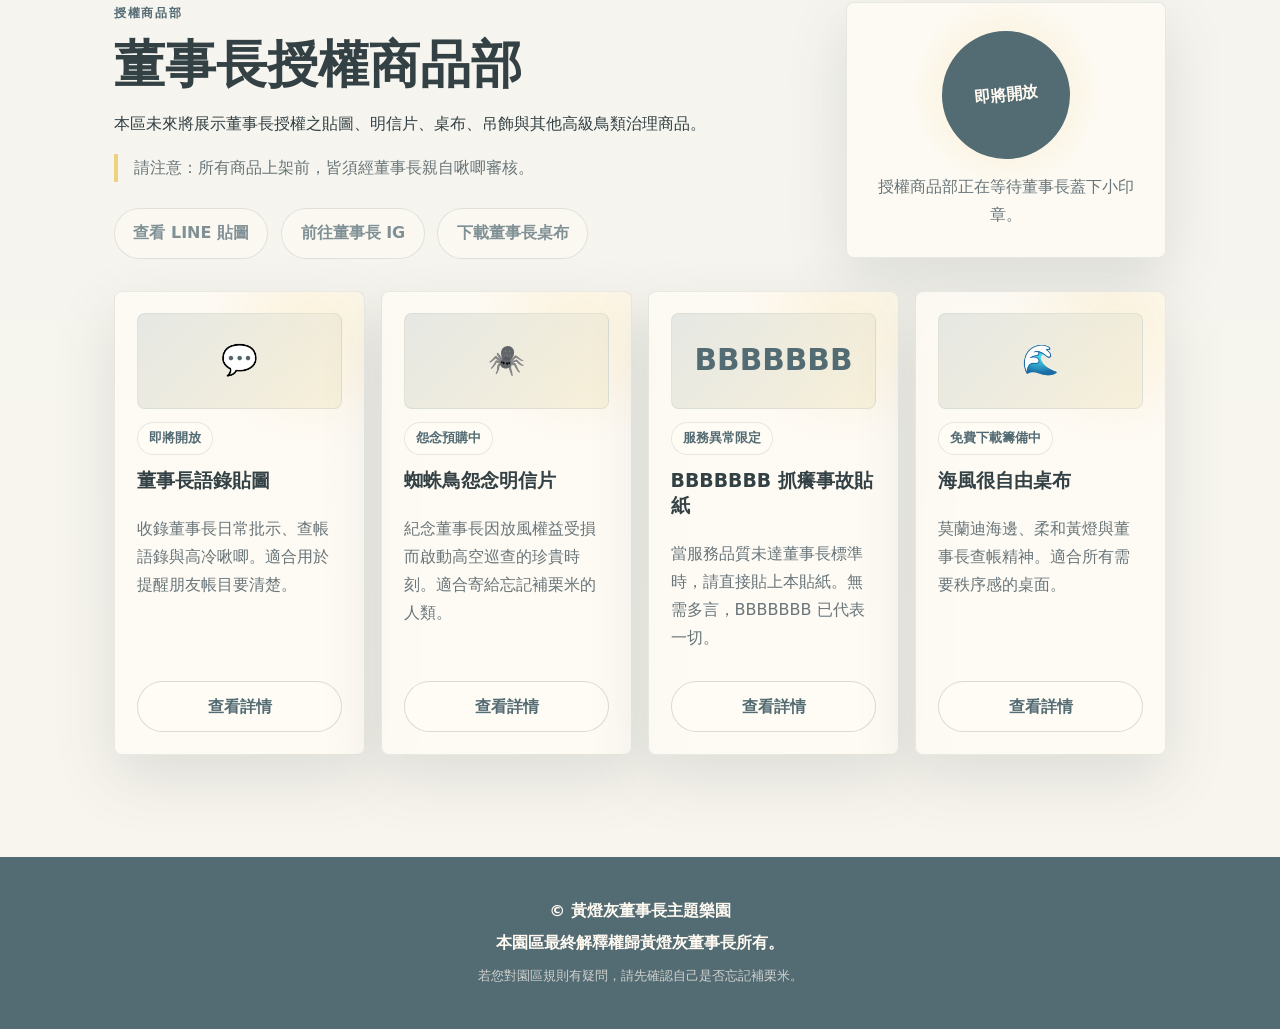
==== commit 5db0fcae: "Add files via upload" ====
--- a/index.html
+++ b/index.html
@@ -66,30 +66,12 @@
 
         <div class="chairman-scene" aria-label="莫蘭迪灰藍色小鳥董事長插畫">
           <div class="status-pill">董事長今日狀態：正在查帳</div>
-          <div class="hanging-lamp" aria-hidden="true"></div>
-          <div class="bird-card">
-            <div class="visual-label">咖灰董事長主視覺</div>
-            <div class="bird">
-              <span class="crest"></span>
-              <span class="face-blush left"></span>
-              <span class="face-blush right"></span>
-              <span class="eye left"></span>
-              <span class="eye right"></span>
-              <span class="beak"></span>
-              <span class="wing"></span>
-              <span class="badge">董事長</span>
-            </div>
-            <div class="desk">
-              <span>栗米報表</span>
-              <span>小印章</span>
-              <span>黃燈</span>
-              <span>紅土補給罐</span>
-            </div>
-            <div class="desk-props" aria-hidden="true">
-              <span class="paper-stack"></span>
-              <span class="stamp-block"></span>
-              <span class="corn-dots"></span>
-            </div>
+          <div class="bird-card photo-card">
+            <img
+              class="chairman-photo"
+              src="./assets/kahui-chairman-office.png"
+              alt="黃燈灰董事長辦公室主視覺：咖灰站在海邊辦公桌前，桌上有栗米報表、小印章與紅土補給罐。"
+            />
           </div>
           <div class="signboard">本園區最終解釋權歸董事長所有</div>
         </div>
--- a/styles.css
+++ b/styles.css
@@ -429,7 +429,7 @@
 }
 
 .status-pill,
-.visual-label {
+.role-badge {
   color: var(--deep-blue);
   background: rgba(255, 252, 245, 0.76);
   border: 1px solid rgba(83, 107, 115, 0.12);
@@ -441,12 +441,6 @@
 
 .status-pill {
   padding: 0.45rem 0.9rem;
-}
-
-.visual-label {
-  display: inline-flex;
-  margin-bottom: 0.9rem;
-  padding: 0.3rem 0.75rem;
 }
 
 .hanging-lamp {
@@ -468,183 +462,409 @@
 
 .bird-card {
   position: relative;
-  width: min(100%, 25rem);
-  padding: 2rem;
-  background:
-    linear-gradient(180deg, rgba(255, 252, 245, 0.72), rgba(248, 245, 238, 0.86)),
-    repeating-linear-gradient(0deg, transparent 0 15px, rgba(83, 107, 115, 0.04) 16px);
+  width: min(100%, 26rem);
+  min-height: 31rem;
+  padding: 1.2rem;
+  background:
+    radial-gradient(circle at 22% 16%, rgba(239, 210, 125, 0.28), transparent 7rem),
+    linear-gradient(180deg, rgba(238, 246, 244, 0.82), rgba(255, 252, 245, 0.92) 58%),
+    repeating-linear-gradient(0deg, transparent 0 16px, rgba(83, 107, 115, 0.035) 17px);
   border: 1px solid rgba(83, 107, 115, 0.12);
   border-radius: var(--radius);
   box-shadow: var(--shadow);
   backdrop-filter: blur(16px);
-}
-
-.bird-card::before,
-.bird-card::after {
+  overflow: hidden;
+}
+
+.bird-card.photo-card {
+  min-height: auto;
+  padding: 0.55rem;
+  background:
+    linear-gradient(135deg, rgba(255, 252, 245, 0.72), rgba(143, 164, 173, 0.2)),
+    rgba(255, 252, 245, 0.82);
+}
+
+.chairman-photo {
+  display: block;
+  width: 100%;
+  aspect-ratio: 1 / 1;
+  object-fit: cover;
+  border: 1px solid rgba(83, 107, 115, 0.12);
+  border-radius: calc(var(--radius) - 2px);
+  box-shadow: inset 0 0 0 1px rgba(255, 252, 245, 0.3);
+}
+
+.role-badge {
+  position: absolute;
+  top: 1rem;
+  right: 1rem;
+  z-index: 4;
+  max-width: 15rem;
+  padding: 0.38rem 0.72rem;
+  color: #fffaf1;
+  background: rgba(83, 107, 115, 0.88);
+  border-color: rgba(239, 210, 125, 0.42);
+  box-shadow: 0 14px 30px rgba(83, 107, 115, 0.2);
+  font-size: 0.78rem;
+  line-height: 1.35;
+  text-align: center;
+}
+
+.office-scene {
+  position: relative;
+  height: 24.5rem;
+  margin: 0 0 0.85rem;
+  background:
+    linear-gradient(180deg, rgba(143, 164, 173, 0.16), transparent 44%),
+    radial-gradient(circle at 36% 20%, rgba(239, 210, 125, 0.2), transparent 8rem);
+  border: 1px solid rgba(83, 107, 115, 0.1);
+  border-radius: var(--radius);
+  overflow: hidden;
+}
+
+.office-scene::before,
+.office-scene::after,
+.office-horizon,
+.office-glow,
+.office-window-line {
   position: absolute;
   content: "";
 }
 
-.bird-card::before {
-  right: 1.2rem;
-  top: 4.2rem;
-  width: 2rem;
-  height: 2rem;
-  background: radial-gradient(circle, rgba(239, 210, 125, 0.9), rgba(239, 210, 125, 0.16) 72%);
+.office-scene::before {
+  inset: 0;
+  background:
+    linear-gradient(90deg, transparent 0 22%, rgba(255, 252, 245, 0.42) 22% 23%, transparent 23% 77%, rgba(255, 252, 245, 0.42) 77% 78%, transparent 78%),
+    linear-gradient(180deg, transparent 0 18%, rgba(255, 252, 245, 0.36) 18% 19%, transparent 19%);
+}
+
+.office-scene::after {
+  left: -8%;
+  right: -8%;
+  bottom: 4.15rem;
+  height: 5.8rem;
+  background:
+    radial-gradient(ellipse at 50% 100%, rgba(83, 107, 115, 0.22), transparent 65%),
+    linear-gradient(180deg, rgba(143, 164, 173, 0.2), rgba(143, 164, 173, 0.04));
+  border-radius: 55% 55% 0 0;
+}
+
+.office-horizon {
+  left: 8%;
+  right: 8%;
+  top: 40%;
+  height: 1px;
+  background: linear-gradient(90deg, transparent, rgba(83, 107, 115, 0.32), transparent);
+}
+
+.office-glow {
+  left: 1.1rem;
+  top: 2rem;
+  width: 4.4rem;
+  height: 4.4rem;
+  background: radial-gradient(circle, rgba(239, 210, 125, 0.84), rgba(239, 210, 125, 0.12) 70%);
   border-radius: 50%;
-  box-shadow: 0 0 26px rgba(239, 210, 125, 0.68);
-}
-
-.bird-card::after {
-  right: 1.6rem;
-  bottom: 5.4rem;
-  width: 1.8rem;
-  height: 2.2rem;
-  background: linear-gradient(180deg, rgba(184, 121, 96, 0.85), rgba(184, 121, 96, 0.5));
-  border-radius: 0.45rem;
-  box-shadow: inset 0 0 0 3px rgba(255, 252, 245, 0.36);
+  box-shadow: 0 0 44px rgba(239, 210, 125, 0.48);
+}
+
+.office-window-line {
+  left: 50%;
+  top: 0;
+  bottom: 7.2rem;
+  width: 1px;
+  background: rgba(255, 252, 245, 0.42);
 }
 
 .bird {
-  position: relative;
-  width: 15rem;
-  height: 17rem;
-  margin: 0 auto 1.2rem;
-  background:
-    radial-gradient(circle at 42% 34%, rgba(255, 252, 245, 0.45), transparent 18%),
-    linear-gradient(145deg, #9aadb5, #6f8790);
-  border: 6px solid rgba(255, 252, 245, 0.82);
-  border-radius: 52% 52% 46% 46%;
-  box-shadow: inset -16px -22px 38px rgba(83, 107, 115, 0.22);
-}
-
-.crest {
-  position: absolute;
-  top: -1.15rem;
+  position: absolute;
   left: 50%;
-  width: 3.2rem;
-  height: 3.2rem;
-  background: #8199a2;
-  border-radius: 58% 42% 55% 45%;
-  transform: translateX(-50%) rotate(-8deg);
+  bottom: 6rem;
+  z-index: 2;
+  width: 12.2rem;
+  height: 15rem;
+  transform: translateX(-50%);
+}
+
+.bird-shadow {
+  position: absolute;
+  left: 50%;
+  bottom: -0.85rem;
+  width: 9.3rem;
+  height: 1.25rem;
+  background: rgba(83, 107, 115, 0.16);
+  border-radius: 50%;
+  transform: translateX(-50%);
+}
+
+.bird-body {
+  position: absolute;
+  left: 50%;
+  bottom: 1.25rem;
+  width: 7.4rem;
+  height: 8.9rem;
+  background:
+    radial-gradient(circle at 48% 25%, rgba(255, 252, 245, 0.35), transparent 28%),
+    linear-gradient(155deg, #9eb0b7 8%, #6f8790 58%, #5e747b 100%);
+  border: 4px solid rgba(255, 252, 245, 0.58);
+  border-radius: 48% 48% 42% 42%;
+  box-shadow: inset -0.9rem -1.3rem 1.9rem rgba(83, 107, 115, 0.2);
+  transform: translateX(-50%);
+}
+
+.bird-head {
+  position: absolute;
+  left: 50%;
+  top: 0.35rem;
+  width: 6.3rem;
+  height: 5.55rem;
+  background:
+    radial-gradient(circle at 48% 38%, rgba(255, 252, 245, 0.5), transparent 33%),
+    linear-gradient(160deg, #aab9be, #8298a0);
+  border: 4px solid rgba(255, 252, 245, 0.68);
+  border-radius: 55% 55% 48% 48%;
+  box-shadow: inset -0.55rem -0.65rem 1.1rem rgba(83, 107, 115, 0.16);
+  transform: translateX(-50%);
 }
 
 .eye {
   position: absolute;
-  top: 5rem;
-  width: 0.82rem;
-  height: 0.82rem;
+  z-index: 3;
+  top: 2.42rem;
+  width: 0.58rem;
+  height: 0.68rem;
   background: #263034;
-  border-radius: 50%;
-  box-shadow: 0 0 0 5px rgba(255, 252, 245, 0.28);
+  border-radius: 50% 50% 45% 45%;
+  box-shadow: 0 0 0 3px rgba(255, 252, 245, 0.28);
 }
 
 .eye.left {
-  left: 4.6rem;
+  left: 4.2rem;
 }
 
 .eye.right {
-  right: 4.6rem;
+  right: 4.2rem;
 }
 
 .face-blush {
   position: absolute;
-  top: 6.5rem;
-  width: 2.25rem;
-  height: 1.25rem;
+  z-index: 3;
+  top: 3.62rem;
+  width: 1.4rem;
+  height: 0.72rem;
   background: rgba(230, 184, 173, 0.72);
   border-radius: 50%;
 }
 
 .face-blush.left {
-  left: 2.5rem;
+  left: 2.9rem;
 }
 
 .face-blush.right {
-  right: 2.5rem;
+  right: 2.9rem;
 }
 
 .beak {
   position: absolute;
-  top: 6.05rem;
+  z-index: 4;
   left: 50%;
-  width: 1.7rem;
-  height: 1.15rem;
-  background: var(--warm-yellow);
-  border-radius: 58% 42% 50% 50%;
+  background: linear-gradient(180deg, #f3cfb7, #dca485);
   transform: translateX(-50%);
 }
 
+.beak.upper {
+  top: 3.05rem;
+  width: 1.38rem;
+  height: 1rem;
+  border-radius: 68% 68% 45% 45%;
+}
+
+.beak.lower {
+  top: 3.82rem;
+  width: 0.94rem;
+  height: 0.72rem;
+  background: linear-gradient(180deg, #d89776, #bf765d);
+  border-radius: 42% 42% 70% 70%;
+}
+
 .wing {
   position: absolute;
-  right: 1.35rem;
-  bottom: 3.1rem;
-  width: 4rem;
-  height: 6.8rem;
-  background: rgba(83, 107, 115, 0.32);
-  border-radius: 60% 35% 60% 40%;
-}
-
-.badge {
+  z-index: 3;
+  bottom: 2.4rem;
+  width: 2.75rem;
+  height: 6.5rem;
+  background: linear-gradient(180deg, rgba(83, 107, 115, 0.42), rgba(83, 107, 115, 0.2));
+  border: 1px solid rgba(255, 252, 245, 0.2);
+  border-radius: 70% 35% 70% 40%;
+}
+
+.wing.left {
+  left: 1.2rem;
+  transform: rotate(7deg);
+}
+
+.wing.right {
+  right: 1.2rem;
+  transform: scaleX(-1) rotate(7deg);
+}
+
+.bird-tail {
   position: absolute;
   left: 50%;
-  bottom: 1.6rem;
-  padding: 0.25rem 0.8rem;
-  color: #fffaf1;
-  background: var(--red-clay);
-  border-radius: 999px;
-  font-size: 0.82rem;
-  font-weight: 900;
+  bottom: 0.1rem;
+  z-index: 1;
+  width: 2.25rem;
+  height: 3rem;
+  background: #6b838a;
+  border-radius: 40% 40% 70% 70%;
   transform: translateX(-50%);
 }
 
-.desk {
-  display: flex;
-  flex-wrap: wrap;
-  justify-content: center;
-  gap: 0.7rem;
-}
-
-.desk span {
-  padding: 0.35rem 0.7rem;
-  background: rgba(222, 208, 184, 0.55);
-  border-radius: 999px;
-  color: var(--deep-blue);
-  font-size: 0.86rem;
-  font-weight: 800;
-}
-
-.desk-props {
-  display: grid;
-  grid-template-columns: 1fr 3rem 3.5rem;
-  align-items: end;
-  gap: 0.7rem;
-  margin-top: 1rem;
-}
-
-.paper-stack {
+.foot {
+  position: absolute;
+  bottom: 0.78rem;
+  z-index: 5;
+  width: 1.6rem;
+  height: 0.8rem;
+  border-bottom: 3px solid rgba(184, 121, 96, 0.78);
+  border-left: 2px solid rgba(184, 121, 96, 0.78);
+  border-radius: 0 0 50% 50%;
+}
+
+.foot.left {
+  left: 4rem;
+  transform: rotate(4deg);
+}
+
+.foot.right {
+  right: 4rem;
+  transform: scaleX(-1) rotate(4deg);
+}
+
+.mini-desk {
+  position: absolute;
+  left: 0.9rem;
+  right: 0.9rem;
+  bottom: 0.75rem;
+  z-index: 3;
+  height: 6.2rem;
+}
+
+.desk-top {
+  position: absolute;
+  left: 0;
+  right: 0;
+  bottom: 0;
+  height: 4.4rem;
+  background:
+    linear-gradient(90deg, rgba(83, 107, 115, 0.06) 1px, transparent 1px),
+    linear-gradient(180deg, #c7ad8b, #967554);
+  background-size: 32px 100%, auto;
+  border: 1px solid rgba(83, 107, 115, 0.16);
+  border-radius: var(--radius);
+  box-shadow: inset 0 0.8rem 1.4rem rgba(255, 252, 245, 0.16);
+}
+
+.report-sheet,
+.mini-stamp,
+.red-clay-jar {
+  position: absolute;
+  z-index: 2;
+}
+
+.report-sheet {
+  left: 1rem;
+  bottom: 0.72rem;
+  width: 6.9rem;
+  height: 3.3rem;
+  background:
+    linear-gradient(180deg, rgba(83, 107, 115, 0.16) 1px, transparent 1px),
+    rgba(255, 252, 245, 0.88);
+  background-size: 100% 0.68rem;
+  border: 1px solid rgba(83, 107, 115, 0.16);
+  border-radius: 0.35rem;
+  transform: rotate(-3deg);
+}
+
+.report-sheet::before {
+  position: absolute;
+  left: 0.5rem;
+  top: 0.32rem;
+  color: var(--deep-blue);
+  content: "栗米報表";
+  font-size: 0.62rem;
+  font-weight: 900;
+}
+
+.mini-stamp {
+  left: 50%;
+  bottom: 0.85rem;
+  width: 2.15rem;
   height: 2.2rem;
-  background:
-    linear-gradient(180deg, rgba(83, 107, 115, 0.15) 1px, transparent 1px),
-    rgba(255, 252, 245, 0.86);
-  background-size: 100% 0.48rem;
-  border: 1px solid rgba(83, 107, 115, 0.14);
-  border-radius: 0.35rem;
-}
-
-.stamp-block {
-  height: 1.7rem;
   background: var(--red-clay);
   border-radius: 0.35rem;
-  box-shadow: 0 -0.45rem 0 rgba(83, 107, 115, 0.24);
-}
-
-.corn-dots {
-  height: 1.8rem;
-  background:
-    radial-gradient(circle, var(--warm-yellow) 0 0.22rem, transparent 0.25rem) 0 0 / 0.82rem 0.82rem,
-    rgba(222, 208, 184, 0.3);
+  box-shadow:
+    0 -0.65rem 0 -0.2rem rgba(83, 107, 115, 0.56),
+    0 0.45rem 0 rgba(83, 107, 115, 0.2);
+  transform: translateX(-50%);
+}
+
+.red-clay-jar {
+  right: 1.05rem;
+  bottom: 0.76rem;
+  width: 2.9rem;
+  height: 3.3rem;
+  background: linear-gradient(180deg, #c48770, var(--red-clay));
+  border: 1px solid rgba(83, 107, 115, 0.18);
+  border-radius: 0.55rem 0.55rem 0.4rem 0.4rem;
+  box-shadow: inset 0 0.45rem 0 rgba(255, 252, 245, 0.22);
+}
+
+.red-clay-jar::before {
+  position: absolute;
+  left: 50%;
+  top: -0.35rem;
+  width: 2rem;
+  height: 0.5rem;
+  background: #6f8790;
   border-radius: 999px;
+  content: "";
+  transform: translateX(-50%);
+}
+
+.desk {
+  display: grid;
+  grid-template-columns: repeat(2, minmax(0, 1fr));
+  gap: 0.48rem 0.65rem;
+  padding: 0.72rem 0.75rem 0.2rem;
+  background: rgba(255, 252, 245, 0.5);
+  border: 1px solid rgba(83, 107, 115, 0.09);
+  border-radius: var(--radius);
+}
+
+.desk span {
+  display: inline-flex;
+  min-width: 0;
+  align-items: center;
+  gap: 0.38rem;
+  padding: 0;
+  background: transparent;
+  border-radius: 0;
+  color: var(--deep-blue);
+  font-size: 0.78rem;
+  font-weight: 800;
+}
+
+.desk b {
+  display: inline-grid;
+  width: 1.35rem;
+  height: 1.35rem;
+  flex: 0 0 auto;
+  place-items: center;
+  color: #fffaf1;
+  background: rgba(83, 107, 115, 0.76);
+  border-radius: 50%;
+  font-size: 0.66rem;
+  line-height: 1;
 }
 
 .signboard {
@@ -1193,20 +1413,43 @@
   }
 
   .bird-card {
-    padding: 1.2rem;
+    min-height: auto;
+    padding: 1rem;
+  }
+
+  .role-badge {
+    position: relative;
+    top: auto;
+    right: auto;
+    max-width: none;
+    margin-bottom: 0.75rem;
+  }
+
+  .office-scene {
+    height: 22.25rem;
   }
 
   .bird {
-    width: 12.8rem;
-    height: 14.5rem;
+    bottom: 5.55rem;
+    width: 11.4rem;
+    height: 14rem;
   }
 
   .eye.left {
-    left: 3.8rem;
+    left: 3.85rem;
   }
 
   .eye.right {
-    right: 3.8rem;
+    right: 3.85rem;
+  }
+
+  .mini-desk {
+    left: 0.55rem;
+    right: 0.55rem;
+  }
+
+  .desk {
+    grid-template-columns: 1fr;
   }
 
   .notice-board article {
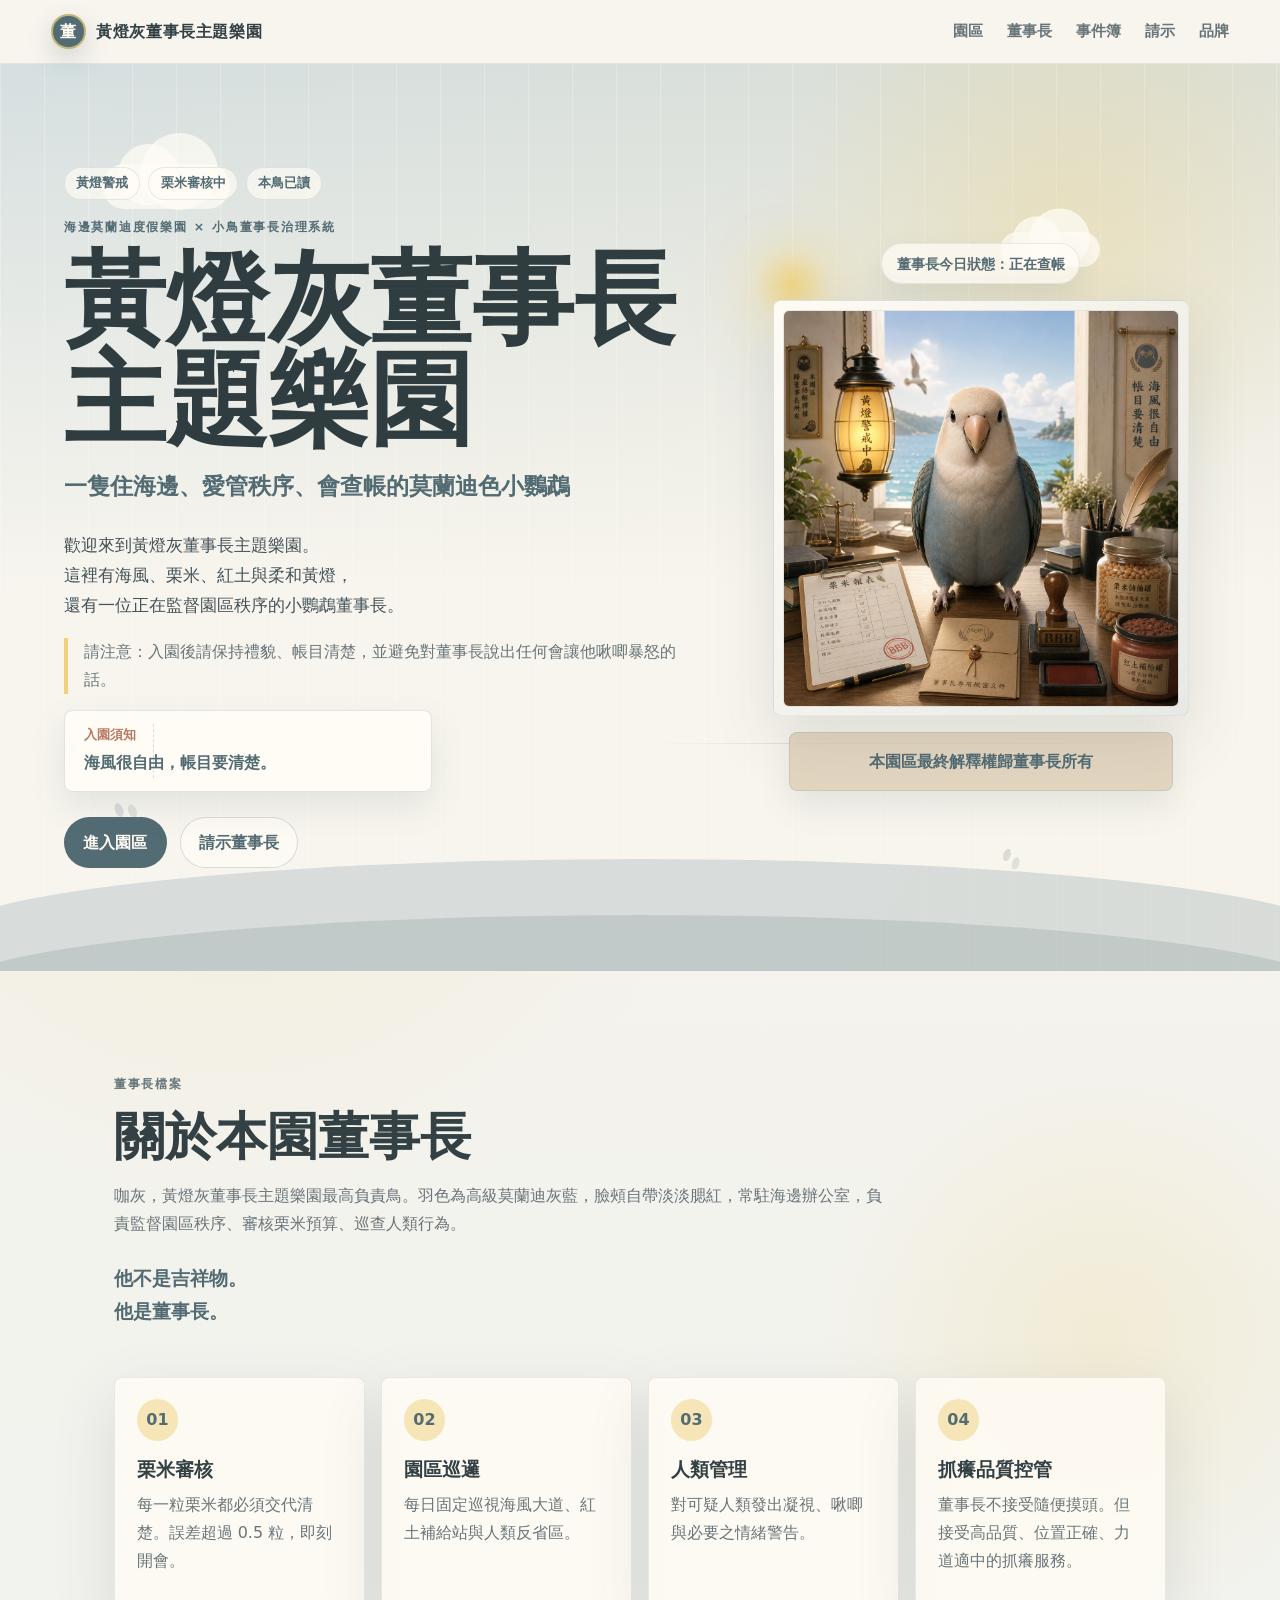
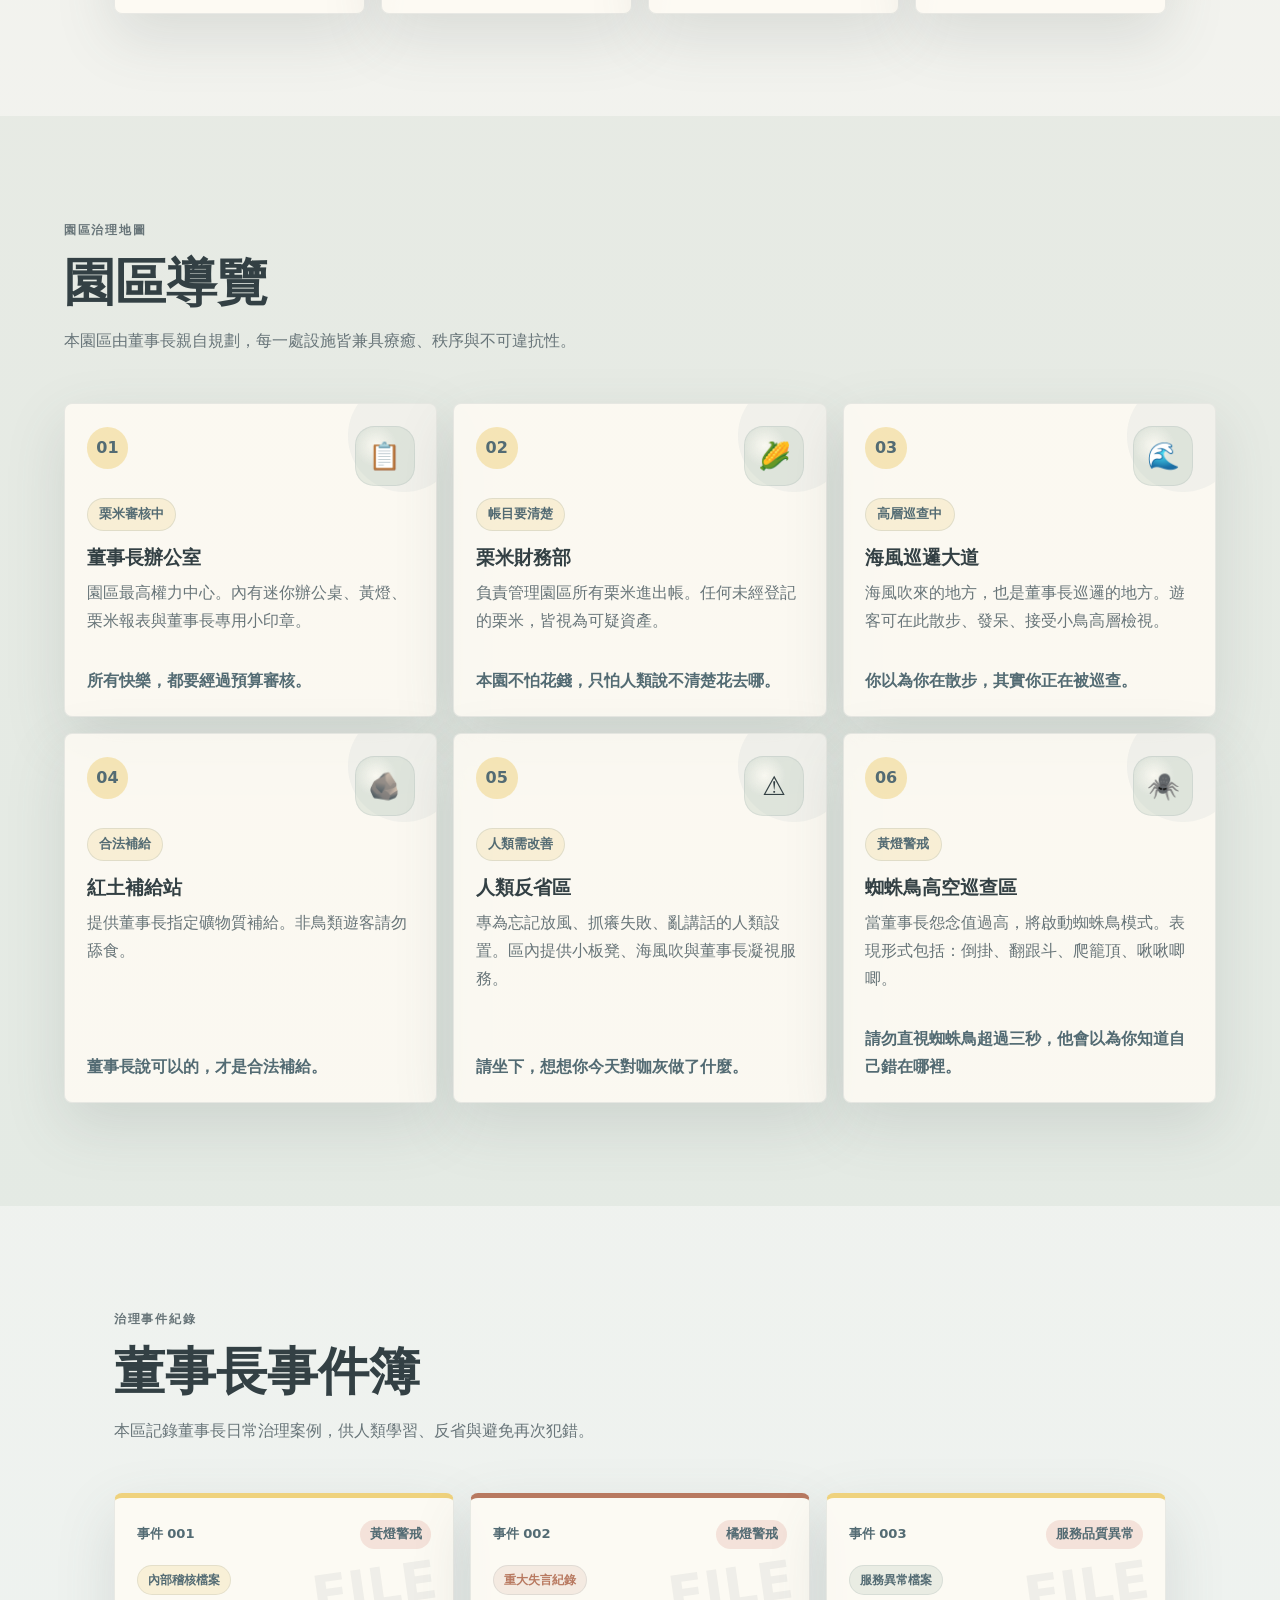
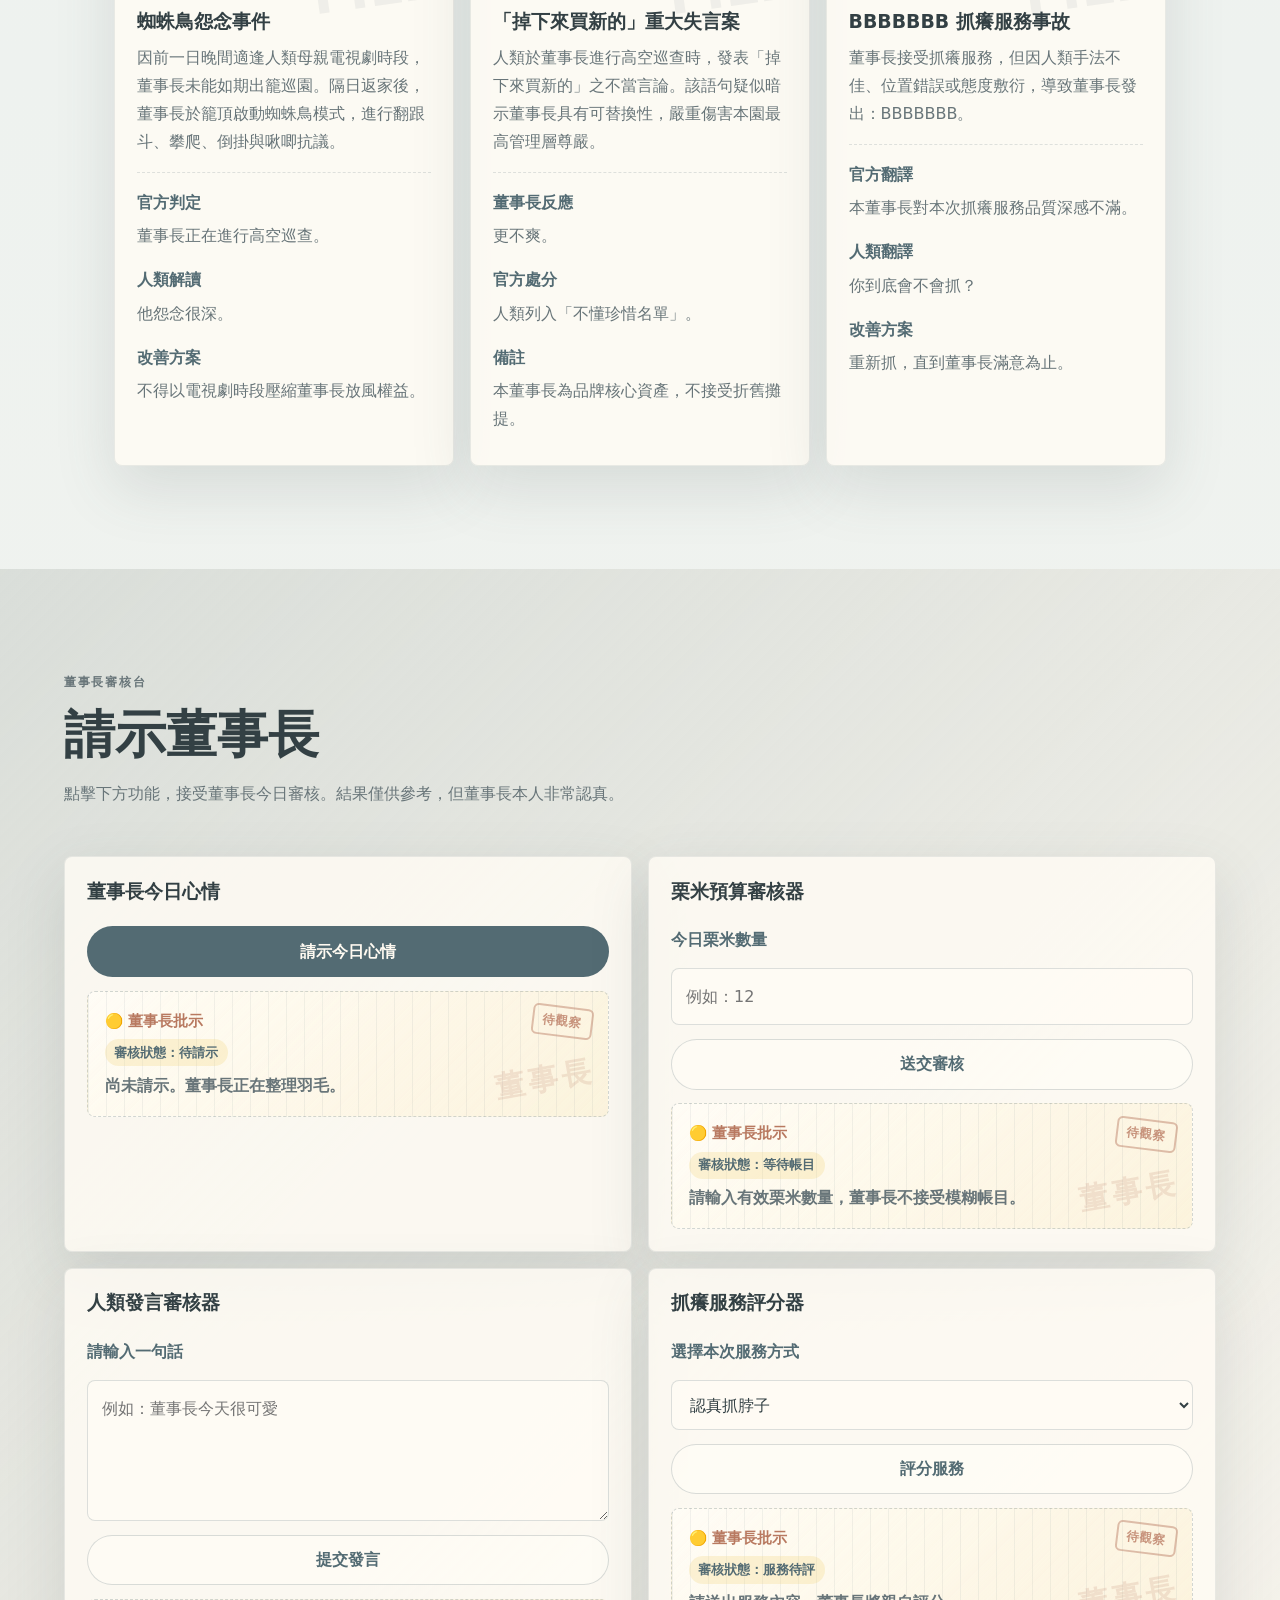
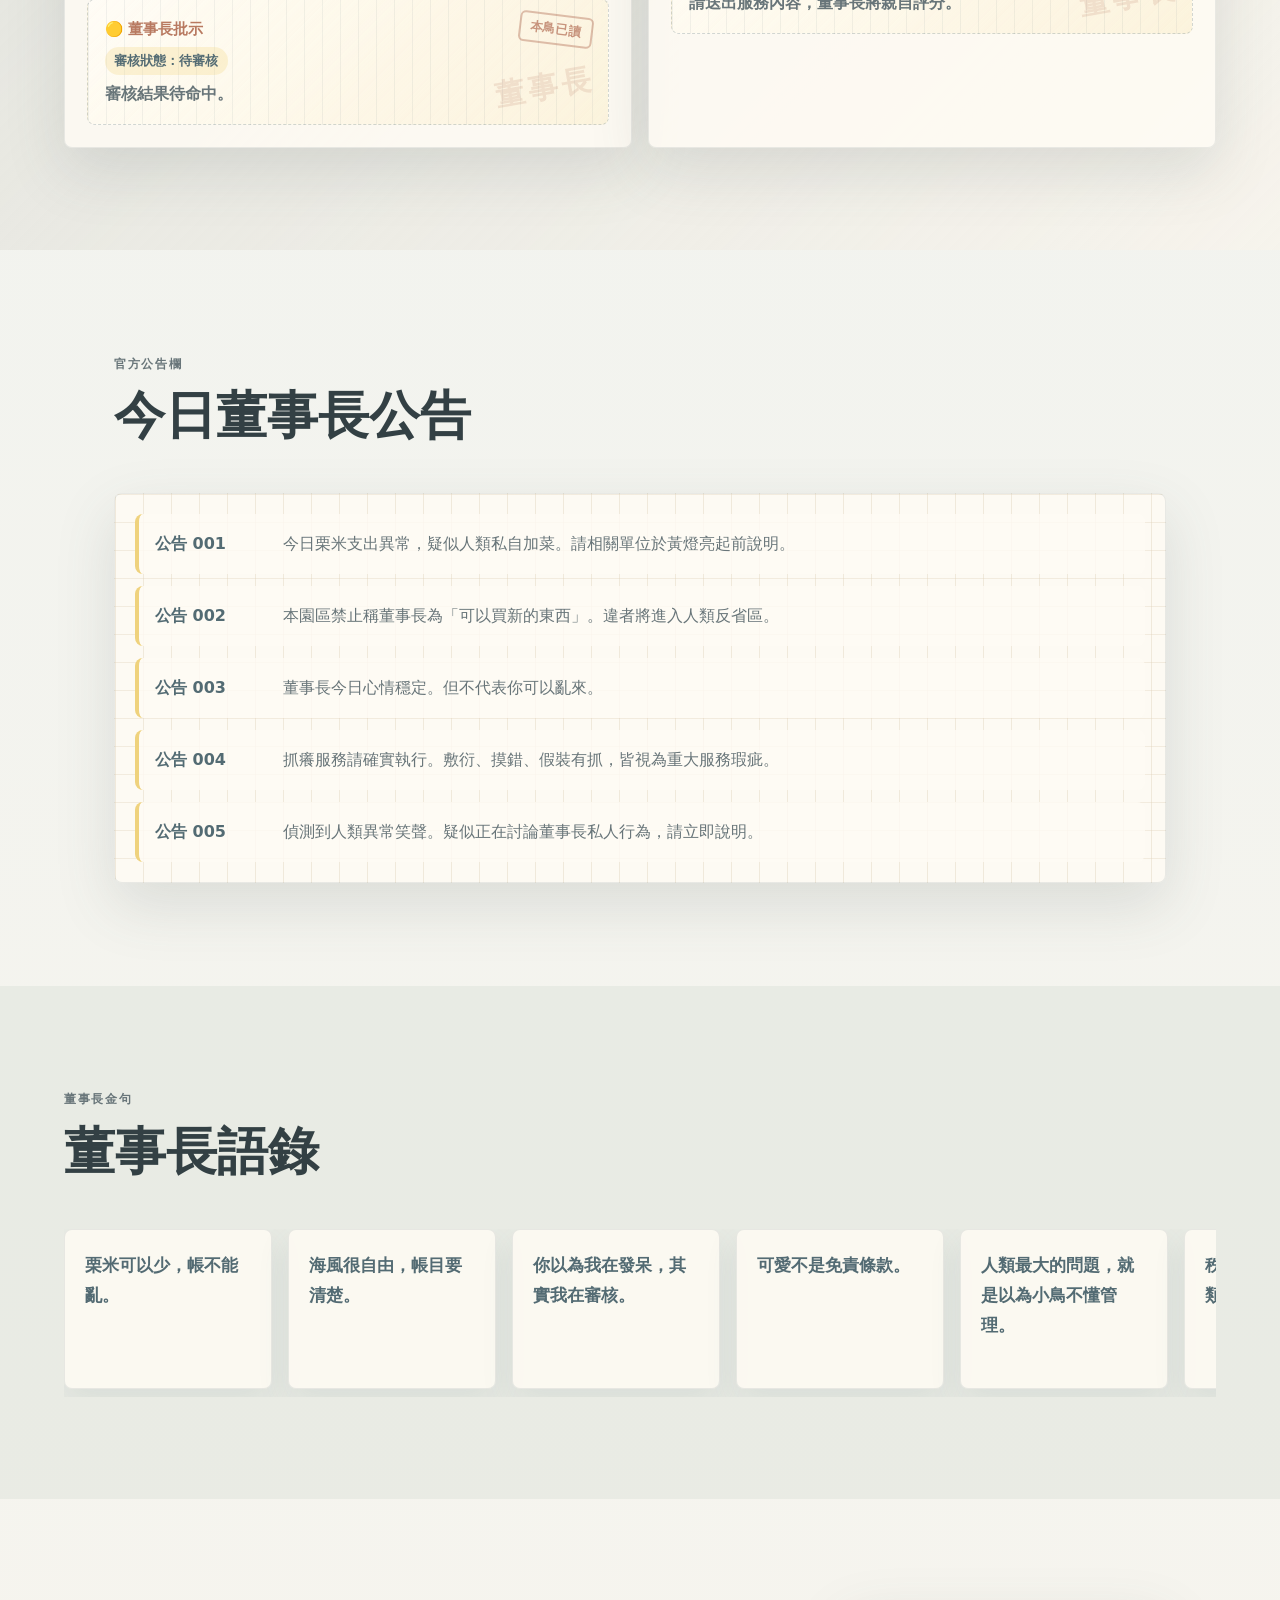
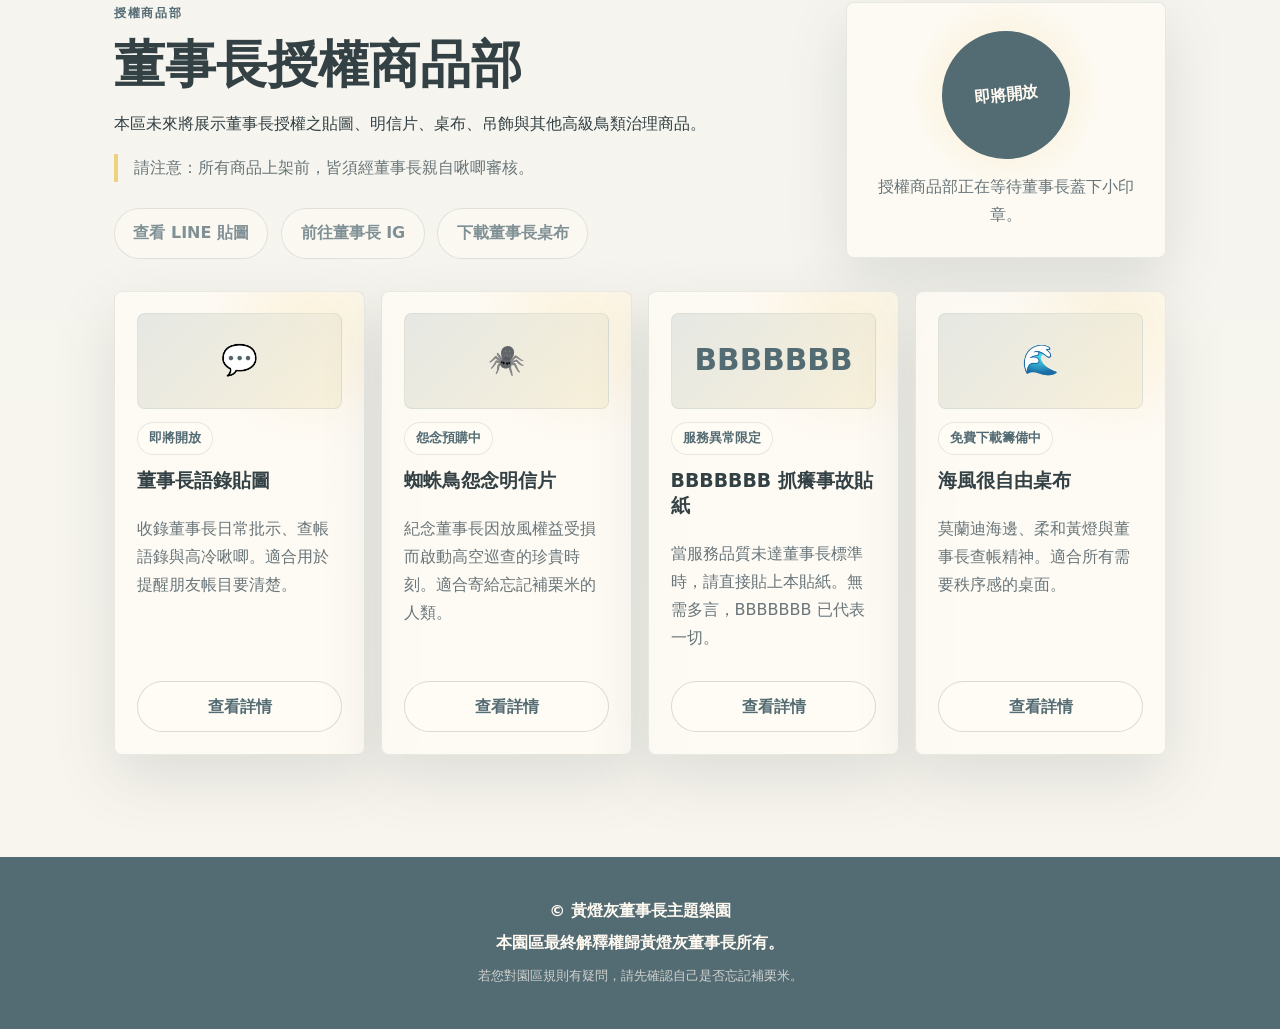
==== commit 7f313d5e: "Add files via upload" ====
--- a/index.html
+++ b/index.html
@@ -8,7 +8,9 @@
       name="description"
       content="一隻住海邊、愛管秩序、會查帳的莫蘭迪色小鸚鵡主題樂園。"
     />
+    <link rel="icon" href="./assets/favicon.svg" type="image/svg+xml" />
     <link rel="stylesheet" href="./styles.css" />
+    <link rel="stylesheet" href="./site-pages.css" />
   </head>
   <body>
     <header class="site-header" aria-label="主導覽">
@@ -17,10 +19,11 @@
         <span>黃燈灰董事長主題樂園</span>
       </a>
       <nav class="nav-links" aria-label="頁面區塊">
-        <a href="#about">董事長</a>
-        <a href="#map">園區</a>
-        <a href="#petition">請示</a>
-        <a href="#notice">公告</a>
+        <a href="./park.html">園區</a>
+        <a href="./chairman.html">董事長</a>
+        <a href="./events.html">事件簿</a>
+        <a href="./petition.html">請示</a>
+        <a href="./brand.html">品牌</a>
       </nav>
     </header>
 
@@ -59,8 +62,8 @@
             <strong>海風很自由，帳目要清楚。</strong>
           </div>
           <div class="hero-actions">
-            <a class="button primary" href="#petition">請示董事長</a>
-            <a class="button secondary" href="#notice">查看園區公告</a>
+            <a class="button primary" href="./park.html">進入園區</a>
+            <a class="button secondary" href="./petition.html">請示董事長</a>
           </div>
         </div>
 
@@ -69,8 +72,8 @@
           <div class="bird-card photo-card">
             <img
               class="chairman-photo"
-              src="./assets/kahui-chairman-office.png"
-              alt="黃燈灰董事長辦公室主視覺：咖灰站在海邊辦公桌前，桌上有栗米報表、小印章與紅土補給罐。"
+              src="./assets/kahui-chairman-hero-v2.png"
+              alt="黃燈灰董事長正式首頁主視覺：咖灰正面站在海邊董事長辦公室中，桌上有栗米報表、小印章與紅土補給罐。"
             />
           </div>
           <div class="signboard">本園區最終解釋權歸董事長所有</div>
--- a/site-pages.css
+++ b/site-pages.css
@@ -0,0 +1,243 @@
+.page-main {
+  background:
+    radial-gradient(circle at 84% 10%, rgba(239, 210, 125, 0.16), transparent 18rem),
+    linear-gradient(180deg, #f8f5ee 0%, #eef2ef 50%, #f8f5ee 100%);
+}
+
+.page-hero,
+.page-section {
+  width: min(1180px, calc(100% - 2rem));
+  margin: 0 auto;
+}
+
+.page-hero {
+  display: grid;
+  grid-template-columns: minmax(0, 0.9fr) minmax(320px, 0.7fr);
+  align-items: center;
+  gap: clamp(2rem, 5vw, 4rem);
+  padding: clamp(3.5rem, 7vw, 6rem) 0;
+}
+
+.page-hero p,
+.page-section p {
+  color: var(--muted-ink);
+}
+
+.page-hero-card,
+.map-node,
+.profile-card,
+.event-file,
+.gallery-card,
+.shop-item,
+.application-panel {
+  background: rgba(255, 252, 245, 0.82);
+  border: 1px solid rgba(83, 107, 115, 0.12);
+  border-radius: var(--radius);
+  box-shadow: var(--shadow);
+}
+
+.page-hero-card {
+  padding: 0.65rem;
+}
+
+.page-hero-card img {
+  display: block;
+  width: 100%;
+  border-radius: calc(var(--radius) - 2px);
+}
+
+.page-section {
+  padding: clamp(3rem, 6vw, 5.5rem) 0;
+}
+
+.section-kicker {
+  max-width: 760px;
+  margin-bottom: 1.6rem;
+}
+
+.section-kicker p {
+  margin-bottom: 0;
+}
+
+.map-trail {
+  position: relative;
+  display: grid;
+  grid-template-columns: repeat(4, minmax(0, 1fr));
+  gap: 1rem;
+}
+
+.map-node {
+  position: relative;
+  min-height: 15rem;
+  padding: 1.2rem;
+  overflow: hidden;
+}
+
+.map-node::before {
+  position: absolute;
+  right: -1.6rem;
+  top: -1.6rem;
+  width: 7rem;
+  height: 7rem;
+  background: rgba(143, 166, 177, 0.14);
+  border-radius: 50%;
+  content: "";
+}
+
+.node-icon {
+  display: grid;
+  width: 3.5rem;
+  height: 3.5rem;
+  place-items: center;
+  margin-bottom: 0.8rem;
+  background: rgba(239, 210, 125, 0.28);
+  border-radius: 50%;
+  font-size: 1.55rem;
+}
+
+.node-number,
+.tag {
+  display: inline-flex;
+  width: fit-content;
+  align-items: center;
+  padding: 0.18rem 0.6rem;
+  color: var(--deep-blue);
+  background: rgba(255, 252, 245, 0.7);
+  border: 1px solid rgba(83, 107, 115, 0.12);
+  border-radius: 999px;
+  font-size: 0.78rem;
+  font-weight: 900;
+}
+
+.node-number {
+  margin-bottom: 0.8rem;
+}
+
+.profile-grid,
+.mode-grid,
+.event-grid,
+.gallery-grid,
+.shop-grid,
+.application-grid {
+  display: grid;
+  gap: 1rem;
+}
+
+.profile-grid {
+  grid-template-columns: minmax(0, 1fr) minmax(0, 1fr);
+}
+
+.profile-card,
+.event-file,
+.gallery-card,
+.shop-item,
+.application-panel {
+  padding: 1.25rem;
+}
+
+.profile-card ul,
+.event-file dl {
+  margin: 0;
+  padding-left: 1.2rem;
+  color: var(--muted-ink);
+}
+
+.mode-grid {
+  grid-template-columns: repeat(3, minmax(0, 1fr));
+}
+
+.mode-card {
+  padding: 1rem;
+  background: rgba(238, 246, 244, 0.62);
+  border: 1px solid rgba(83, 107, 115, 0.1);
+  border-radius: var(--radius);
+}
+
+.event-grid {
+  grid-template-columns: repeat(3, minmax(0, 1fr));
+}
+
+.event-file {
+  border-top: 5px solid var(--warm-yellow);
+}
+
+.event-file.alert {
+  border-top-color: var(--red-clay);
+}
+
+.event-meta {
+  display: flex;
+  flex-wrap: wrap;
+  gap: 0.5rem;
+  margin-bottom: 0.9rem;
+}
+
+.application-grid {
+  grid-template-columns: repeat(2, minmax(0, 1fr));
+}
+
+.application-panel {
+  display: grid;
+  gap: 0.85rem;
+}
+
+.gallery-grid {
+  grid-template-columns: repeat(3, minmax(0, 1fr));
+}
+
+.gallery-card img,
+.shop-item img {
+  display: block;
+  width: 100%;
+  aspect-ratio: 4 / 3;
+  object-fit: cover;
+  margin-bottom: 0.9rem;
+  border-radius: var(--radius);
+}
+
+.shop-grid {
+  grid-template-columns: repeat(4, minmax(0, 1fr));
+}
+
+.shop-item .stamp-card {
+  min-height: auto;
+  margin-bottom: 0.8rem;
+  padding: 0.3rem;
+}
+
+.shop-item .stamp-card img {
+  aspect-ratio: auto;
+  margin: 0;
+  object-fit: contain;
+}
+
+@media (max-width: 980px) {
+  .page-hero,
+  .profile-grid {
+    grid-template-columns: 1fr;
+  }
+
+  .map-trail,
+  .mode-grid,
+  .event-grid,
+  .gallery-grid,
+  .shop-grid {
+    grid-template-columns: repeat(2, minmax(0, 1fr));
+  }
+}
+
+@media (max-width: 720px) {
+  .page-hero,
+  .page-section {
+    width: min(100% - 1.5rem, 1180px);
+  }
+
+  .map-trail,
+  .mode-grid,
+  .event-grid,
+  .gallery-grid,
+  .shop-grid,
+  .application-grid {
+    grid-template-columns: 1fr;
+  }
+}
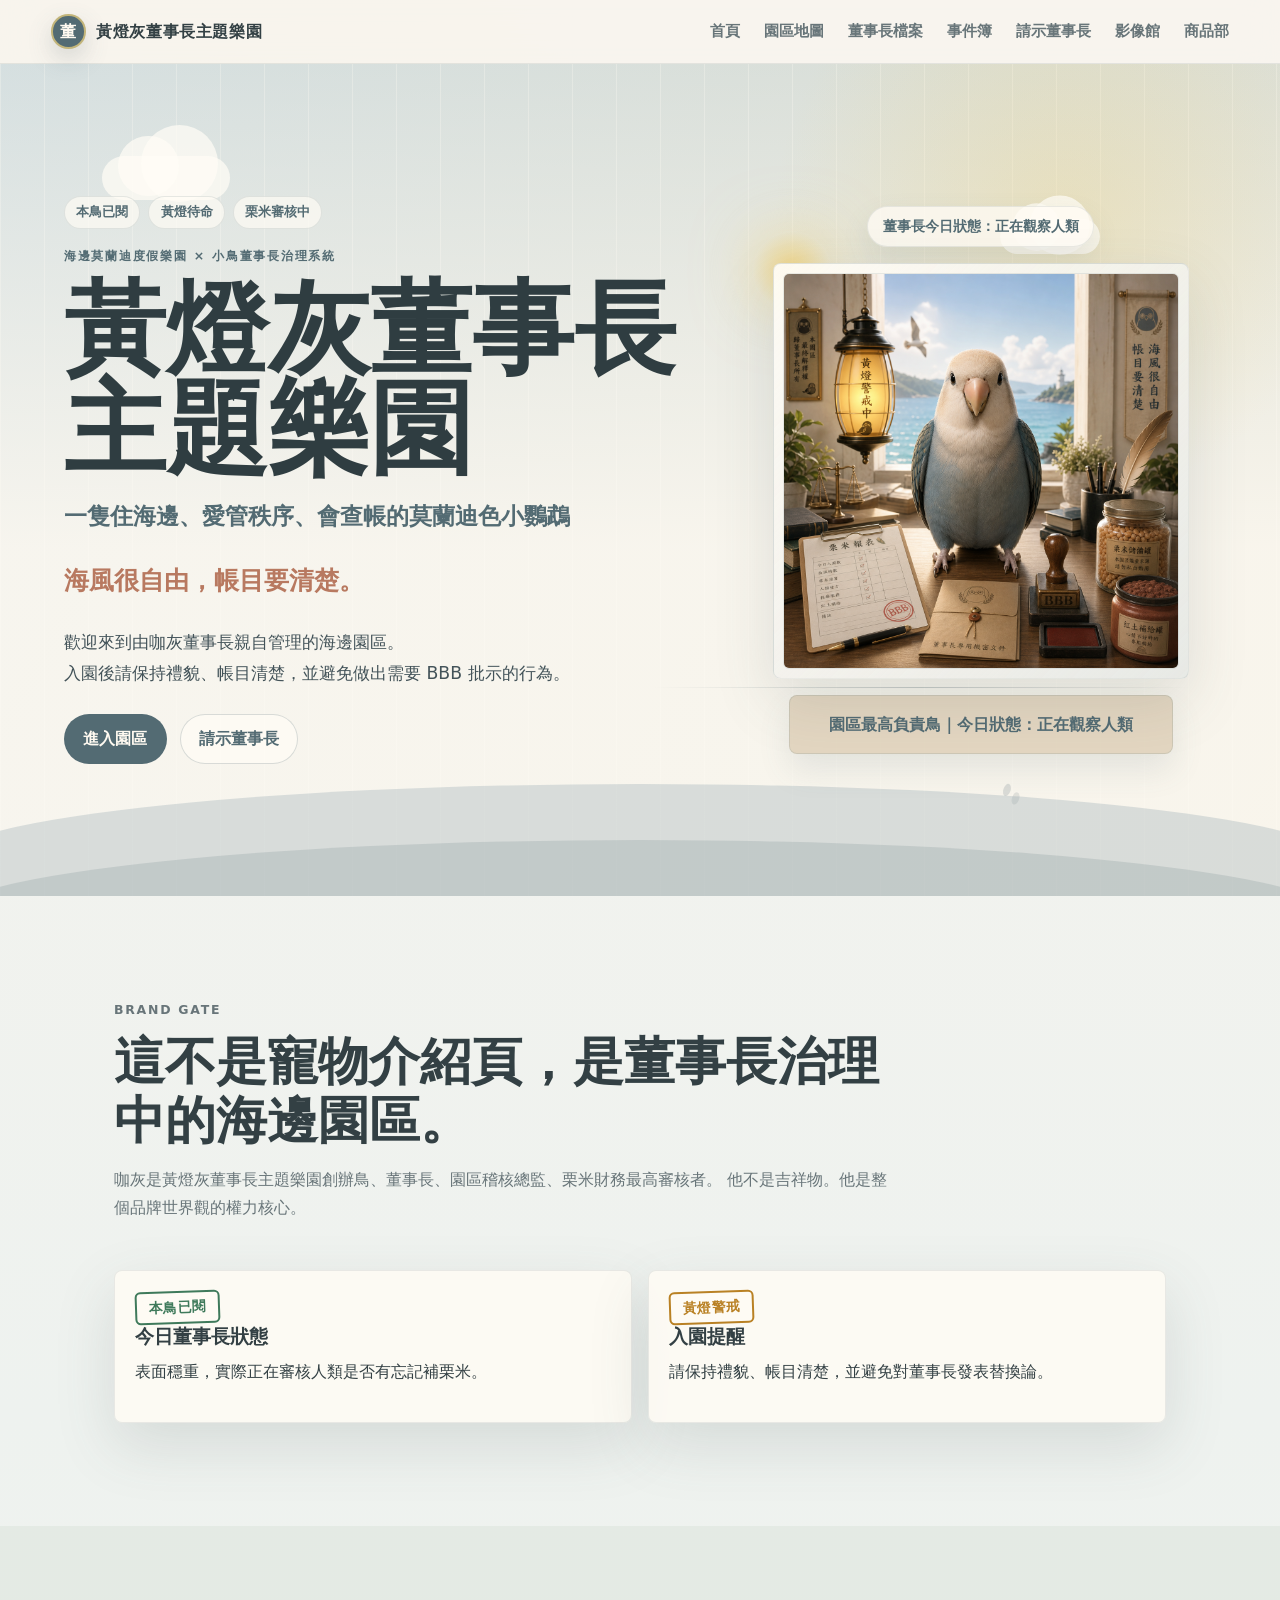
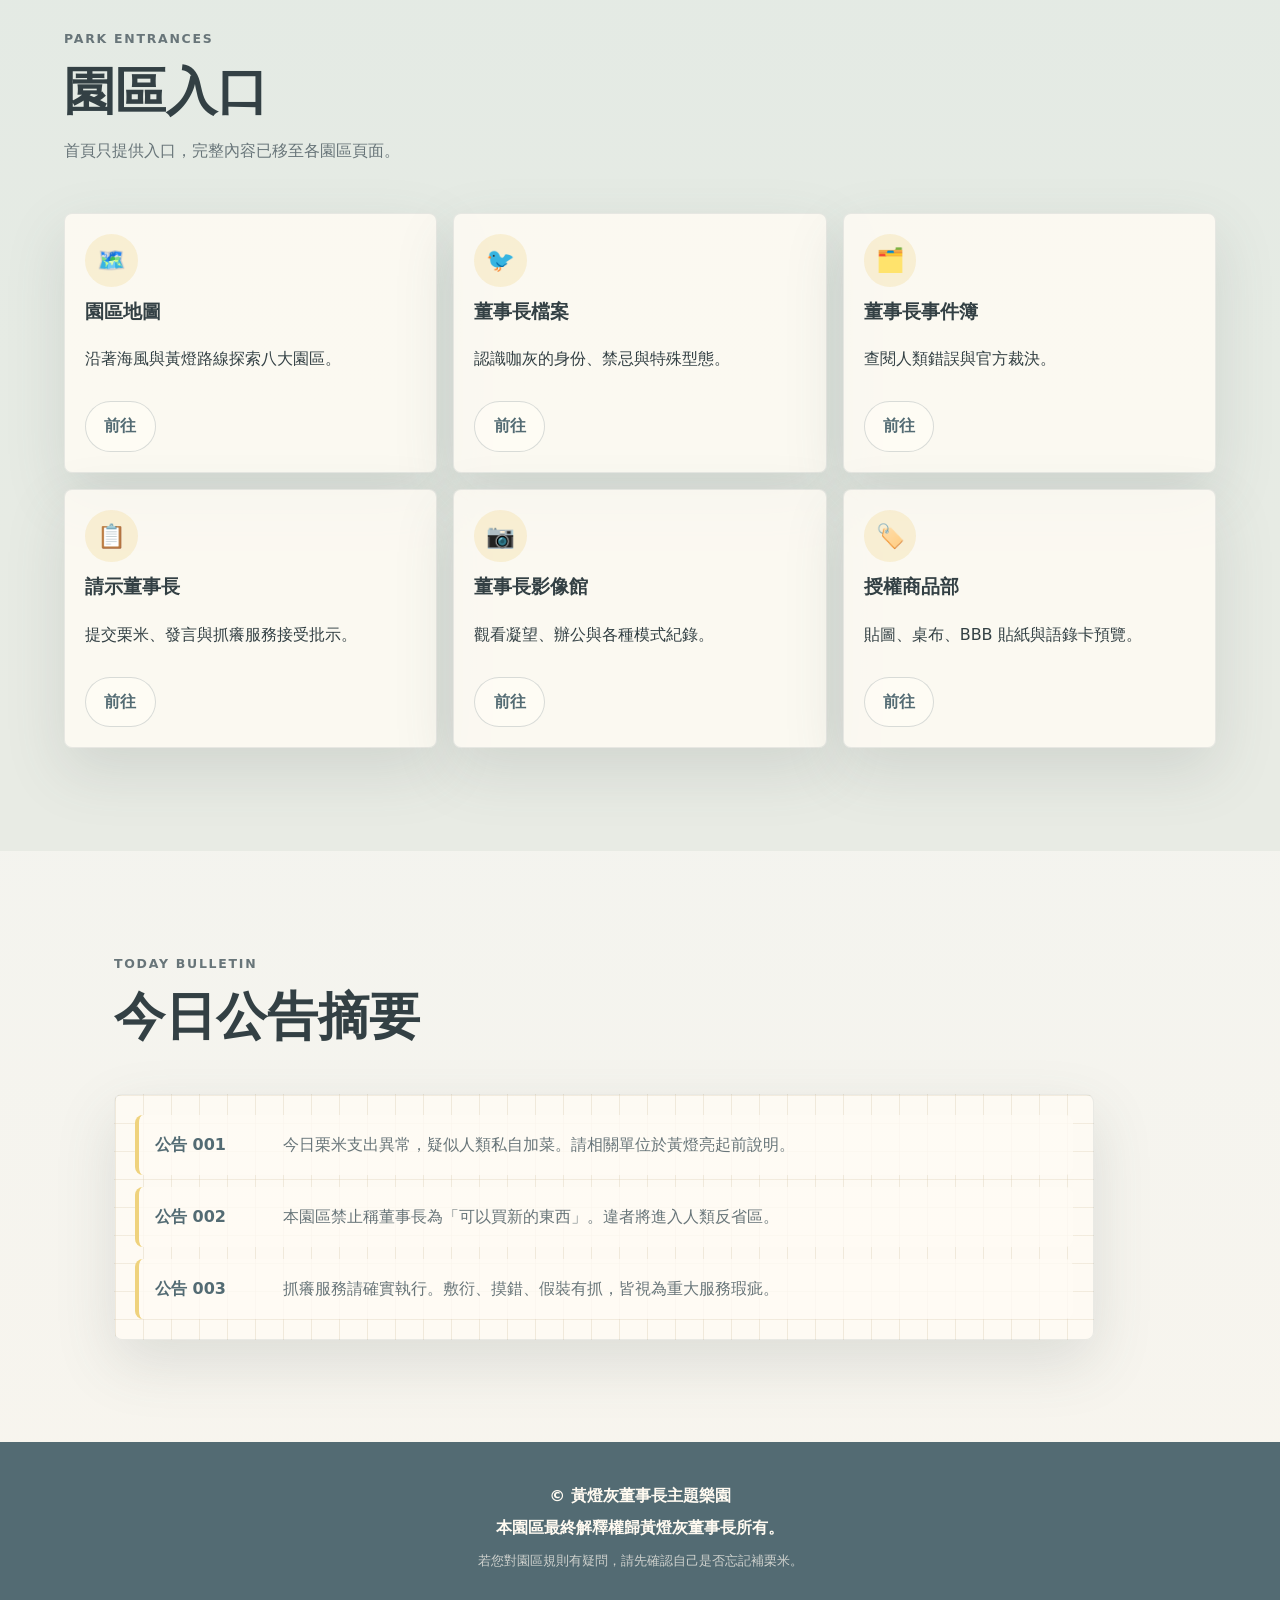
==== commit 072d0e08: "Add files via upload" ====
--- a/index.html
+++ b/index.html
@@ -14,16 +14,19 @@
   </head>
   <body>
     <header class="site-header" aria-label="主導覽">
-      <a class="brand" href="#top" aria-label="回到首頁">
+      <a class="brand" href="./index.html#top" aria-label="回到首頁">
         <span class="brand-mark">董</span>
         <span>黃燈灰董事長主題樂園</span>
       </a>
-      <nav class="nav-links" aria-label="頁面區塊">
-        <a href="./park.html">園區</a>
-        <a href="./chairman.html">董事長</a>
-        <a href="./events.html">事件簿</a>
-        <a href="./petition.html">請示</a>
-        <a href="./brand.html">品牌</a>
+      <button class="nav-toggle" type="button" aria-expanded="false" aria-controls="siteNav">選單</button>
+      <nav class="nav-links" id="siteNav" aria-label="頁面導覽">
+        <a href="./index.html">首頁</a>
+        <a href="./park.html">園區地圖</a>
+        <a href="./chairman.html">董事長檔案</a>
+        <a href="./cases.html">事件簿</a>
+        <a href="./petition.html">請示董事長</a>
+        <a href="./gallery.html">影像館</a>
+        <a href="./shop.html">商品部</a>
       </nav>
     </header>
 
@@ -42,33 +45,26 @@
 
         <div class="hero-content">
           <div class="hero-badges" aria-label="園區狀態">
-            <span>黃燈警戒</span>
+            <span>本鳥已閱</span>
+            <span>黃燈待命</span>
             <span>栗米審核中</span>
-            <span>本鳥已讀</span>
           </div>
           <p class="eyebrow">海邊莫蘭迪度假樂園 × 小鳥董事長治理系統</p>
           <h1>黃燈灰董事長主題樂園</h1>
           <p class="subtitle">一隻住海邊、愛管秩序、會查帳的莫蘭迪色小鸚鵡</p>
+          <p class="hero-slogan">海風很自由，帳目要清楚。</p>
           <p class="hero-copy">
-            歡迎來到黃燈灰董事長主題樂園。<br />
-            這裡有海風、栗米、紅土與柔和黃燈，<br />
-            還有一位正在監督園區秩序的小鸚鵡董事長。
+            歡迎來到由咖灰董事長親自管理的海邊園區。<br />
+            入園後請保持禮貌、帳目清楚，並避免做出需要 BBB 批示的行為。
           </p>
-          <p class="hero-note">
-            請注意：入園後請保持禮貌、帳目清楚，並避免對董事長說出任何會讓他啾唧暴怒的話。
-          </p>
-          <div class="entry-ticket" aria-label="入園票券">
-            <span>入園須知</span>
-            <strong>海風很自由，帳目要清楚。</strong>
-          </div>
           <div class="hero-actions">
             <a class="button primary" href="./park.html">進入園區</a>
             <a class="button secondary" href="./petition.html">請示董事長</a>
           </div>
         </div>
 
-        <div class="chairman-scene" aria-label="莫蘭迪灰藍色小鳥董事長插畫">
-          <div class="status-pill">董事長今日狀態：正在查帳</div>
+        <div class="chairman-scene" aria-label="咖灰董事長正式主視覺">
+          <div class="status-pill">董事長今日狀態：正在觀察人類</div>
           <div class="bird-card photo-card">
             <img
               class="chairman-photo"
@@ -76,252 +72,55 @@
               alt="黃燈灰董事長正式首頁主視覺：咖灰正面站在海邊董事長辦公室中，桌上有栗米報表、小印章與紅土補給罐。"
             />
           </div>
-          <div class="signboard">本園區最終解釋權歸董事長所有</div>
+          <div class="signboard">園區最高負責鳥｜今日狀態：正在觀察人類</div>
         </div>
       </section>
 
-      <section id="about" class="section">
+      <section class="home-intro section">
         <div class="section-heading">
-          <p class="eyebrow">董事長檔案</p>
-          <h2>關於本園董事長</h2>
+          <p class="eyebrow">Brand Gate</p>
+          <h2>這不是寵物介紹頁，是董事長治理中的海邊園區。</h2>
           <p>
-            咖灰，黃燈灰董事長主題樂園最高負責鳥。羽色為高級莫蘭迪灰藍，臉頰自帶淡淡腮紅，常駐海邊辦公室，負責監督園區秩序、審核栗米預算、巡查人類行為。
+            咖灰是黃燈灰董事長主題樂園創辦鳥、董事長、園區稽核總監、栗米財務最高審核者。
+            他不是吉祥物。他是整個品牌世界觀的權力核心。
           </p>
-          <strong>他不是吉祥物。<br />他是董事長。</strong>
         </div>
-
-        <div class="responsibility-grid">
-          <article class="soft-card">
-            <span class="card-icon">01</span>
-            <h3>栗米審核</h3>
-            <p>每一粒栗米都必須交代清楚。誤差超過 0.5 粒，即刻開會。</p>
+        <div class="status-summary">
+          <article>
+            <span class="chairman-stamp stamp-read">本鳥已閱</span>
+            <h3>今日董事長狀態</h3>
+            <p>表面穩重，實際正在審核人類是否有忘記補栗米。</p>
           </article>
-          <article class="soft-card">
-            <span class="card-icon">02</span>
-            <h3>園區巡邏</h3>
-            <p>每日固定巡視海風大道、紅土補給站與人類反省區。</p>
-          </article>
-          <article class="soft-card">
-            <span class="card-icon">03</span>
-            <h3>人類管理</h3>
-            <p>對可疑人類發出凝視、啾唧與必要之情緒警告。</p>
-          </article>
-          <article class="soft-card">
-            <span class="card-icon">04</span>
-            <h3>抓癢品質控管</h3>
-            <p>董事長不接受隨便摸頭。但接受高品質、位置正確、力道適中的抓癢服務。</p>
+          <article>
+            <span class="chairman-stamp stamp-alert">黃燈警戒</span>
+            <h3>入園提醒</h3>
+            <p>請保持禮貌、帳目清楚，並避免對董事長發表替換論。</p>
           </article>
         </div>
       </section>
 
-      <section id="map" class="section section-band pale">
+      <section class="section section-band pale">
         <div class="section-heading">
-          <p class="eyebrow">園區治理地圖</p>
-          <h2>園區導覽</h2>
-          <p>本園區由董事長親自規劃，每一處設施皆兼具療癒、秩序與不可違抗性。</p>
+          <p class="eyebrow">Park Entrances</p>
+          <h2>園區入口</h2>
+          <p>首頁只提供入口，完整內容已移至各園區頁面。</p>
         </div>
-
-        <div class="park-grid">
-          <article class="park-card">
-            <div class="facility-visual">
-              <span class="park-number">01</span>
-              <span class="park-icon" aria-hidden="true">📋</span>
-            </div>
-            <span class="facility-tag">栗米審核中</span>
-            <h3>董事長辦公室</h3>
-            <p>園區最高權力中心。內有迷你辦公桌、黃燈、栗米報表與董事長專用小印章。</p>
-            <strong>所有快樂，都要經過預算審核。</strong>
-          </article>
-          <article class="park-card">
-            <div class="facility-visual">
-              <span class="park-number">02</span>
-              <span class="park-icon" aria-hidden="true">🌽</span>
-            </div>
-            <span class="facility-tag">帳目要清楚</span>
-            <h3>栗米財務部</h3>
-            <p>負責管理園區所有栗米進出帳。任何未經登記的栗米，皆視為可疑資產。</p>
-            <strong>本園不怕花錢，只怕人類說不清楚花去哪。</strong>
-          </article>
-          <article class="park-card">
-            <div class="facility-visual">
-              <span class="park-number">03</span>
-              <span class="park-icon" aria-hidden="true">🌊</span>
-            </div>
-            <span class="facility-tag">高層巡查中</span>
-            <h3>海風巡邏大道</h3>
-            <p>海風吹來的地方，也是董事長巡邏的地方。遊客可在此散步、發呆、接受小鳥高層檢視。</p>
-            <strong>你以為你在散步，其實你正在被巡查。</strong>
-          </article>
-          <article class="park-card">
-            <div class="facility-visual">
-              <span class="park-number">04</span>
-              <span class="park-icon" aria-hidden="true">🪨</span>
-            </div>
-            <span class="facility-tag">合法補給</span>
-            <h3>紅土補給站</h3>
-            <p>提供董事長指定礦物質補給。非鳥類遊客請勿舔食。</p>
-            <strong>董事長說可以的，才是合法補給。</strong>
-          </article>
-          <article class="park-card">
-            <div class="facility-visual">
-              <span class="park-number">05</span>
-              <span class="park-icon" aria-hidden="true">⚠️</span>
-            </div>
-            <span class="facility-tag">人類需改善</span>
-            <h3>人類反省區</h3>
-            <p>專為忘記放風、抓癢失敗、亂講話的人類設置。區內提供小板凳、海風吹與董事長凝視服務。</p>
-            <strong>請坐下，想想你今天對咖灰做了什麼。</strong>
-          </article>
-          <article class="park-card">
-            <div class="facility-visual">
-              <span class="park-number">06</span>
-              <span class="park-icon" aria-hidden="true">🕷️</span>
-            </div>
-            <span class="facility-tag">黃燈警戒</span>
-            <h3>蜘蛛鳥高空巡查區</h3>
-            <p>當董事長怨念值過高，將啟動蜘蛛鳥模式。表現形式包括：倒掛、翻跟斗、爬籠頂、啾啾唧唧。</p>
-            <strong>請勿直視蜘蛛鳥超過三秒，他會以為你知道自己錯在哪裡。</strong>
-          </article>
+        <div class="home-entry-grid">
+          <article class="home-entry-card"><span>🗺️</span><h3>園區地圖</h3><p>沿著海風與黃燈路線探索八大園區。</p><a class="button secondary" href="./park.html">前往</a></article>
+          <article class="home-entry-card"><span>🐦</span><h3>董事長檔案</h3><p>認識咖灰的身份、禁忌與特殊型態。</p><a class="button secondary" href="./chairman.html">前往</a></article>
+          <article class="home-entry-card"><span>🗂️</span><h3>董事長事件簿</h3><p>查閱人類錯誤與官方裁決。</p><a class="button secondary" href="./cases.html">前往</a></article>
+          <article class="home-entry-card"><span>📋</span><h3>請示董事長</h3><p>提交栗米、發言與抓癢服務接受批示。</p><a class="button secondary" href="./petition.html">前往</a></article>
+          <article class="home-entry-card"><span>📷</span><h3>董事長影像館</h3><p>觀看凝望、辦公與各種模式紀錄。</p><a class="button secondary" href="./gallery.html">前往</a></article>
+          <article class="home-entry-card"><span>🏷️</span><h3>授權商品部</h3><p>貼圖、桌布、BBB 貼紙與語錄卡預覽。</p><a class="button secondary" href="./shop.html">前往</a></article>
         </div>
       </section>
 
-      <section id="cases" class="section">
+      <section class="section">
         <div class="section-heading">
-          <p class="eyebrow">治理事件紀錄</p>
-          <h2>董事長事件簿</h2>
-          <p>本區記錄董事長日常治理案例，供人類學習、反省與避免再次犯錯。</p>
+          <p class="eyebrow">Today Bulletin</p>
+          <h2>今日公告摘要</h2>
         </div>
-
-        <div class="case-grid">
-          <article class="case-card">
-            <div class="case-topline">
-              <span>事件 001</span>
-              <em>黃燈警戒</em>
-            </div>
-            <div class="audit-stamp">內部稽核檔案</div>
-            <h3>蜘蛛鳥怨念事件</h3>
-            <p>因前一日晚間適逢人類母親電視劇時段，董事長未能如期出籠巡園。隔日返家後，董事長於籠頂啟動蜘蛛鳥模式，進行翻跟斗、攀爬、倒掛與啾唧抗議。</p>
-            <dl>
-              <dt>官方判定</dt>
-              <dd>董事長正在進行高空巡查。</dd>
-              <dt>人類解讀</dt>
-              <dd>他怨念很深。</dd>
-              <dt>改善方案</dt>
-              <dd>不得以電視劇時段壓縮董事長放風權益。</dd>
-            </dl>
-          </article>
-
-          <article class="case-card alert">
-            <div class="case-topline">
-              <span>事件 002</span>
-              <em>橘燈警戒</em>
-            </div>
-            <div class="audit-stamp red">重大失言紀錄</div>
-            <h3>「掉下來買新的」重大失言案</h3>
-            <p>人類於董事長進行高空巡查時，發表「掉下來買新的」之不當言論。該語句疑似暗示董事長具有可替換性，嚴重傷害本園最高管理層尊嚴。</p>
-            <dl>
-              <dt>董事長反應</dt>
-              <dd>更不爽。</dd>
-              <dt>官方處分</dt>
-              <dd>人類列入「不懂珍惜名單」。</dd>
-              <dt>備註</dt>
-              <dd>本董事長為品牌核心資產，不接受折舊攤提。</dd>
-            </dl>
-          </article>
-
-          <article class="case-card">
-            <div class="case-topline">
-              <span>事件 003</span>
-              <em>服務品質異常</em>
-            </div>
-            <div class="audit-stamp service">服務異常檔案</div>
-            <h3>BBBBBBB 抓癢服務事故</h3>
-            <p>董事長接受抓癢服務，但因人類手法不佳、位置錯誤或態度敷衍，導致董事長發出：BBBBBBB。</p>
-            <dl>
-              <dt>官方翻譯</dt>
-              <dd>本董事長對本次抓癢服務品質深感不滿。</dd>
-              <dt>人類翻譯</dt>
-              <dd>你到底會不會抓？</dd>
-              <dt>改善方案</dt>
-              <dd>重新抓，直到董事長滿意為止。</dd>
-            </dl>
-          </article>
-        </div>
-      </section>
-
-      <section id="petition" class="section section-band muted">
-        <div class="section-heading">
-          <p class="eyebrow">董事長審核台</p>
-          <h2>請示董事長</h2>
-          <p>點擊下方功能，接受董事長今日審核。結果僅供參考，但董事長本人非常認真。</p>
-        </div>
-
-        <div class="tools-grid">
-          <article class="tool-card">
-            <h3>董事長今日心情</h3>
-            <button class="button primary" id="moodButton" type="button">請示今日心情</button>
-            <div id="moodResult" class="result-box approval-slip" role="status">
-              <span class="approval-title">董事長批示</span>
-              <span class="approval-status">審核狀態：待請示</span>
-              <strong class="approval-stamp">待觀察</strong>
-              <p>尚未請示。董事長正在整理羽毛。</p>
-            </div>
-          </article>
-
-          <article class="tool-card">
-            <h3>栗米預算審核器</h3>
-            <label for="cornInput">今日栗米數量</label>
-            <input id="cornInput" type="number" min="0" inputmode="numeric" placeholder="例如：12" />
-            <button class="button secondary" id="cornButton" type="button">送交審核</button>
-            <div id="cornResult" class="result-box approval-slip" role="status">
-              <span class="approval-title">董事長批示</span>
-              <span class="approval-status">審核狀態：等待帳目</span>
-              <strong class="approval-stamp">待觀察</strong>
-              <p>請輸入有效栗米數量，董事長不接受模糊帳目。</p>
-            </div>
-          </article>
-
-          <article class="tool-card">
-            <h3>人類發言審核器</h3>
-            <label for="speechInput">請輸入一句話</label>
-            <textarea id="speechInput" rows="4" placeholder="例如：董事長今天很可愛"></textarea>
-            <button class="button secondary" id="speechButton" type="button">提交發言</button>
-            <div id="speechResult" class="result-box approval-slip" role="status">
-              <span class="approval-title">董事長批示</span>
-              <span class="approval-status">審核狀態：待審核</span>
-              <strong class="approval-stamp">本鳥已讀</strong>
-              <p>審核結果待命中。</p>
-            </div>
-          </article>
-
-          <article class="tool-card">
-            <h3>抓癢服務評分器</h3>
-            <label for="scratchSelect">選擇本次服務方式</label>
-            <select id="scratchSelect">
-              <option value="認真抓脖子">認真抓脖子</option>
-              <option value="抓臉頰旁邊">抓臉頰旁邊</option>
-              <option value="隨便亂抓">隨便亂抓</option>
-              <option value="假裝有抓">假裝有抓</option>
-              <option value="偷偷摸頭">偷偷摸頭</option>
-            </select>
-            <button class="button secondary" id="scratchButton" type="button">評分服務</button>
-            <div id="scratchResult" class="result-box approval-slip" role="status">
-              <span class="approval-title">董事長批示</span>
-              <span class="approval-status">審核狀態：服務待評</span>
-              <strong class="approval-stamp">待觀察</strong>
-              <p>請送出服務內容，董事長將親自評分。</p>
-            </div>
-          </article>
-        </div>
-      </section>
-
-      <section id="notice" class="section">
-        <div class="section-heading">
-          <p class="eyebrow">官方公告欄</p>
-          <h2>今日董事長公告</h2>
-        </div>
-
-        <div class="notice-board" aria-label="今日董事長公告欄">
+        <div class="notice-board compact-board" aria-label="今日董事長公告摘要">
           <article>
             <span>公告 001</span>
             <p>今日栗米支出異常，疑似人類私自加菜。請相關單位於黃燈亮起前說明。</p>
@@ -332,82 +131,7 @@
           </article>
           <article>
             <span>公告 003</span>
-            <p>董事長今日心情穩定。但不代表你可以亂來。</p>
-          </article>
-          <article>
-            <span>公告 004</span>
             <p>抓癢服務請確實執行。敷衍、摸錯、假裝有抓，皆視為重大服務瑕疵。</p>
-          </article>
-          <article>
-            <span>公告 005</span>
-            <p>偵測到人類異常笑聲。疑似正在討論董事長私人行為，請立即說明。</p>
-          </article>
-        </div>
-      </section>
-
-      <section id="quotes" class="section section-band pale">
-        <div class="section-heading">
-          <p class="eyebrow">董事長金句</p>
-          <h2>董事長語錄</h2>
-        </div>
-
-        <div class="quote-grid">
-          <blockquote>栗米可以少，帳不能亂。</blockquote>
-          <blockquote>海風很自由，帳目要清楚。</blockquote>
-          <blockquote>你以為我在發呆，其實我在審核。</blockquote>
-          <blockquote>可愛不是免責條款。</blockquote>
-          <blockquote>人類最大的問題，就是以為小鳥不懂管理。</blockquote>
-          <blockquote>秩序不是限制，是鳥類美學。</blockquote>
-          <blockquote>本董事長不接受摸頭，但接受高品質抓癢。</blockquote>
-        </div>
-      </section>
-
-      <section id="shop" class="section shop-section">
-        <div class="shop-intro">
-          <p class="eyebrow">授權商品部</p>
-          <h2>董事長授權商品部</h2>
-          <p>
-            本區未來將展示董事長授權之貼圖、明信片、桌布、吊飾與其他高級鳥類治理商品。
-          </p>
-          <p class="hero-note">請注意：所有商品上架前，皆須經董事長親自啾唧審核。</p>
-          <div class="hero-actions">
-            <a class="button secondary disabled" aria-disabled="true">查看 LINE 貼圖</a>
-            <a class="button secondary disabled" aria-disabled="true">前往董事長 IG</a>
-            <a class="button secondary disabled" aria-disabled="true">下載董事長桌布</a>
-          </div>
-        </div>
-        <div class="coming-soon">
-          <span>即將開放</span>
-          <p>授權商品部正在等待董事長蓋下小印章。</p>
-        </div>
-        <div class="product-grid" aria-label="董事長授權商品預覽">
-          <article class="product-card">
-            <div class="product-visual">💬</div>
-            <span class="product-status">即將開放</span>
-            <h3>董事長語錄貼圖</h3>
-            <p>收錄董事長日常批示、查帳語錄與高冷啾唧。適合用於提醒朋友帳目要清楚。</p>
-            <button class="button secondary" type="button">查看詳情</button>
-          </article>
-          <article class="product-card">
-            <div class="product-visual">🕷️</div>
-            <span class="product-status">怨念預購中</span>
-            <h3>蜘蛛鳥怨念明信片</h3>
-            <p>紀念董事長因放風權益受損而啟動高空巡查的珍貴時刻。適合寄給忘記補栗米的人類。</p>
-            <button class="button secondary" type="button">查看詳情</button>
-          </article>
-          <article class="product-card">
-            <div class="product-visual">BBBBBBB</div>
-            <span class="product-status">服務異常限定</span>
-            <h3>BBBBBBB 抓癢事故貼紙</h3>
-            <p>當服務品質未達董事長標準時，請直接貼上本貼紙。無需多言，BBBBBBB 已代表一切。</p>
-            <button class="button secondary" type="button">查看詳情</button>
-          </article>
-          <article class="product-card">
-            <div class="product-visual">🌊</div>
-            <span class="product-status">免費下載籌備中</span>
-            <h3>海風很自由桌布</h3>
-            <p>莫蘭迪海邊、柔和黃燈與董事長查帳精神。適合所有需要秩序感的桌面。</p>
-            <button class="button secondary" type="button">查看詳情</button>
           </article>
         </div>
       </section>
@@ -419,6 +143,6 @@
       <small>若您對園區規則有疑問，請先確認自己是否忘記補栗米。</small>
     </footer>
 
-    <script src="./script.js"></script>
+    <script src="./site.js"></script>
   </body>
 </html>
--- a/site-pages.css
+++ b/site-pages.css
@@ -68,6 +68,8 @@
 
 .map-node {
   position: relative;
+  display: flex;
+  flex-direction: column;
   min-height: 15rem;
   padding: 1.2rem;
   overflow: hidden;
@@ -135,6 +137,11 @@
   padding: 1.25rem;
 }
 
+.shop-item {
+  display: flex;
+  flex-direction: column;
+}
+
 .profile-card ul,
 .event-file dl {
   margin: 0;
@@ -211,25 +218,148 @@
   object-fit: contain;
 }
 
+.nav-toggle {
+  display: none;
+  min-height: 2.6rem;
+  padding: 0.45rem 0.85rem;
+  color: var(--deep-blue);
+  background: rgba(255, 252, 245, 0.78);
+  border: 1px solid rgba(83, 107, 115, 0.16);
+  border-radius: 999px;
+  font-weight: 900;
+}
+
+.nav-toggle::before {
+  display: inline-block;
+  width: 0.62rem;
+  height: 0.62rem;
+  margin-right: 0.45rem;
+  background: var(--warm-yellow);
+  border: 2px solid rgba(83, 107, 115, 0.22);
+  border-radius: 50%;
+  content: "";
+}
+
+.hero-slogan {
+  color: var(--red-clay);
+  font-size: clamp(1.2rem, 2vw, 1.55rem);
+  font-weight: 900;
+}
+
+.status-summary,
+.home-entry-grid {
+  display: grid;
+  gap: 1rem;
+}
+
+.status-summary {
+  grid-template-columns: repeat(2, minmax(0, 1fr));
+}
+
+.status-summary article,
+.home-entry-card {
+  padding: 1.25rem;
+  background: rgba(255, 252, 245, 0.82);
+  border: 1px solid rgba(83, 107, 115, 0.12);
+  border-radius: var(--radius);
+  box-shadow: var(--shadow);
+}
+
+.home-entry-grid {
+  grid-template-columns: repeat(3, minmax(0, 1fr));
+}
+
+.home-entry-card {
+  display: grid;
+  align-content: start;
+  gap: 0.75rem;
+}
+
+.home-entry-card > span {
+  display: grid;
+  width: 3.3rem;
+  height: 3.3rem;
+  place-items: center;
+  background: rgba(239, 210, 125, 0.26);
+  border-radius: 50%;
+  font-size: 1.45rem;
+}
+
+.home-entry-card .button {
+  width: fit-content;
+}
+
+.compact-board {
+  max-width: 980px;
+}
+
+.chairman-stamp {
+  position: relative;
+  z-index: 1;
+  display: inline-flex;
+  width: fit-content;
+  align-items: center;
+  justify-content: center;
+  min-height: 2.05rem;
+  padding: 0.2rem 0.72rem;
+  background:
+    radial-gradient(circle at 30% 20%, rgba(255, 252, 245, 0.38), transparent 32%),
+    rgba(255, 252, 245, 0.72);
+  border: 2px solid currentColor;
+  border-radius: 0.35rem;
+  font-size: 0.86rem;
+  font-weight: 900;
+  letter-spacing: 0.04em;
+  line-height: 1.2;
+  transform: rotate(-2deg);
+}
+
+.stamp-read,
+.stamp-approved {
+  color: #3f7a5b;
+}
+
+.stamp-pending,
+.stamp-alert {
+  color: #b98124;
+}
+
+.stamp-bbb,
+.stamp-bbbbbbb,
+.stamp-human {
+  color: var(--red-clay);
+}
+
+.result-box small {
+  position: relative;
+  z-index: 1;
+  color: var(--muted-ink);
+  font-weight: 700;
+}
+
+.map-node .button,
+.shop-item .button {
+  position: relative;
+  z-index: 1;
+  width: fit-content;
+  margin-top: auto;
+}
+
+.event-file details {
+  margin-top: 0.8rem;
+}
+
+.event-file summary {
+  cursor: pointer;
+  color: var(--deep-blue);
+  font-weight: 900;
+}
+
 @media (max-width: 980px) {
   .page-hero,
-  .profile-grid {
+  .profile-grid,
+  .status-summary {
     grid-template-columns: 1fr;
-  }
-
-  .map-trail,
-  .mode-grid,
-  .event-grid,
-  .gallery-grid,
-  .shop-grid {
-    grid-template-columns: repeat(2, minmax(0, 1fr));
-  }
-}
-
-@media (max-width: 720px) {
-  .page-hero,
-  .page-section {
-    width: min(100% - 1.5rem, 1180px);
   }
 
   .map-trail,
@@ -237,7 +367,56 @@
   .event-grid,
   .gallery-grid,
   .shop-grid,
-  .application-grid {
+  .home-entry-grid {
+    grid-template-columns: repeat(2, minmax(0, 1fr));
+  }
+}
+
+@media (max-width: 720px) {
+  .site-header {
+    position: sticky;
+  }
+
+  .nav-toggle {
+    display: inline-flex;
+    align-items: center;
+  }
+
+  .nav-links {
+    display: none;
+    width: 100%;
+    align-items: stretch;
+    flex-direction: column;
+    gap: 0.35rem;
+    padding-top: 0.75rem;
+  }
+
+  .nav-links.is-open {
+    display: flex;
+  }
+
+  .nav-links a {
+    padding: 0.55rem 0.65rem;
+    background: rgba(255, 252, 245, 0.68);
+    border-radius: var(--radius);
+  }
+
+  .page-hero,
+  .page-section {
+    width: min(100% - 1.5rem, 1180px);
+  }
+
+  .map-trail,
+  .mode-grid,
+  .event-grid,
+  .gallery-grid,
+  .shop-grid,
+  .application-grid,
+  .home-entry-grid {
     grid-template-columns: 1fr;
   }
-}
+
+  .home-entry-card .button {
+    width: 100%;
+  }
+}
